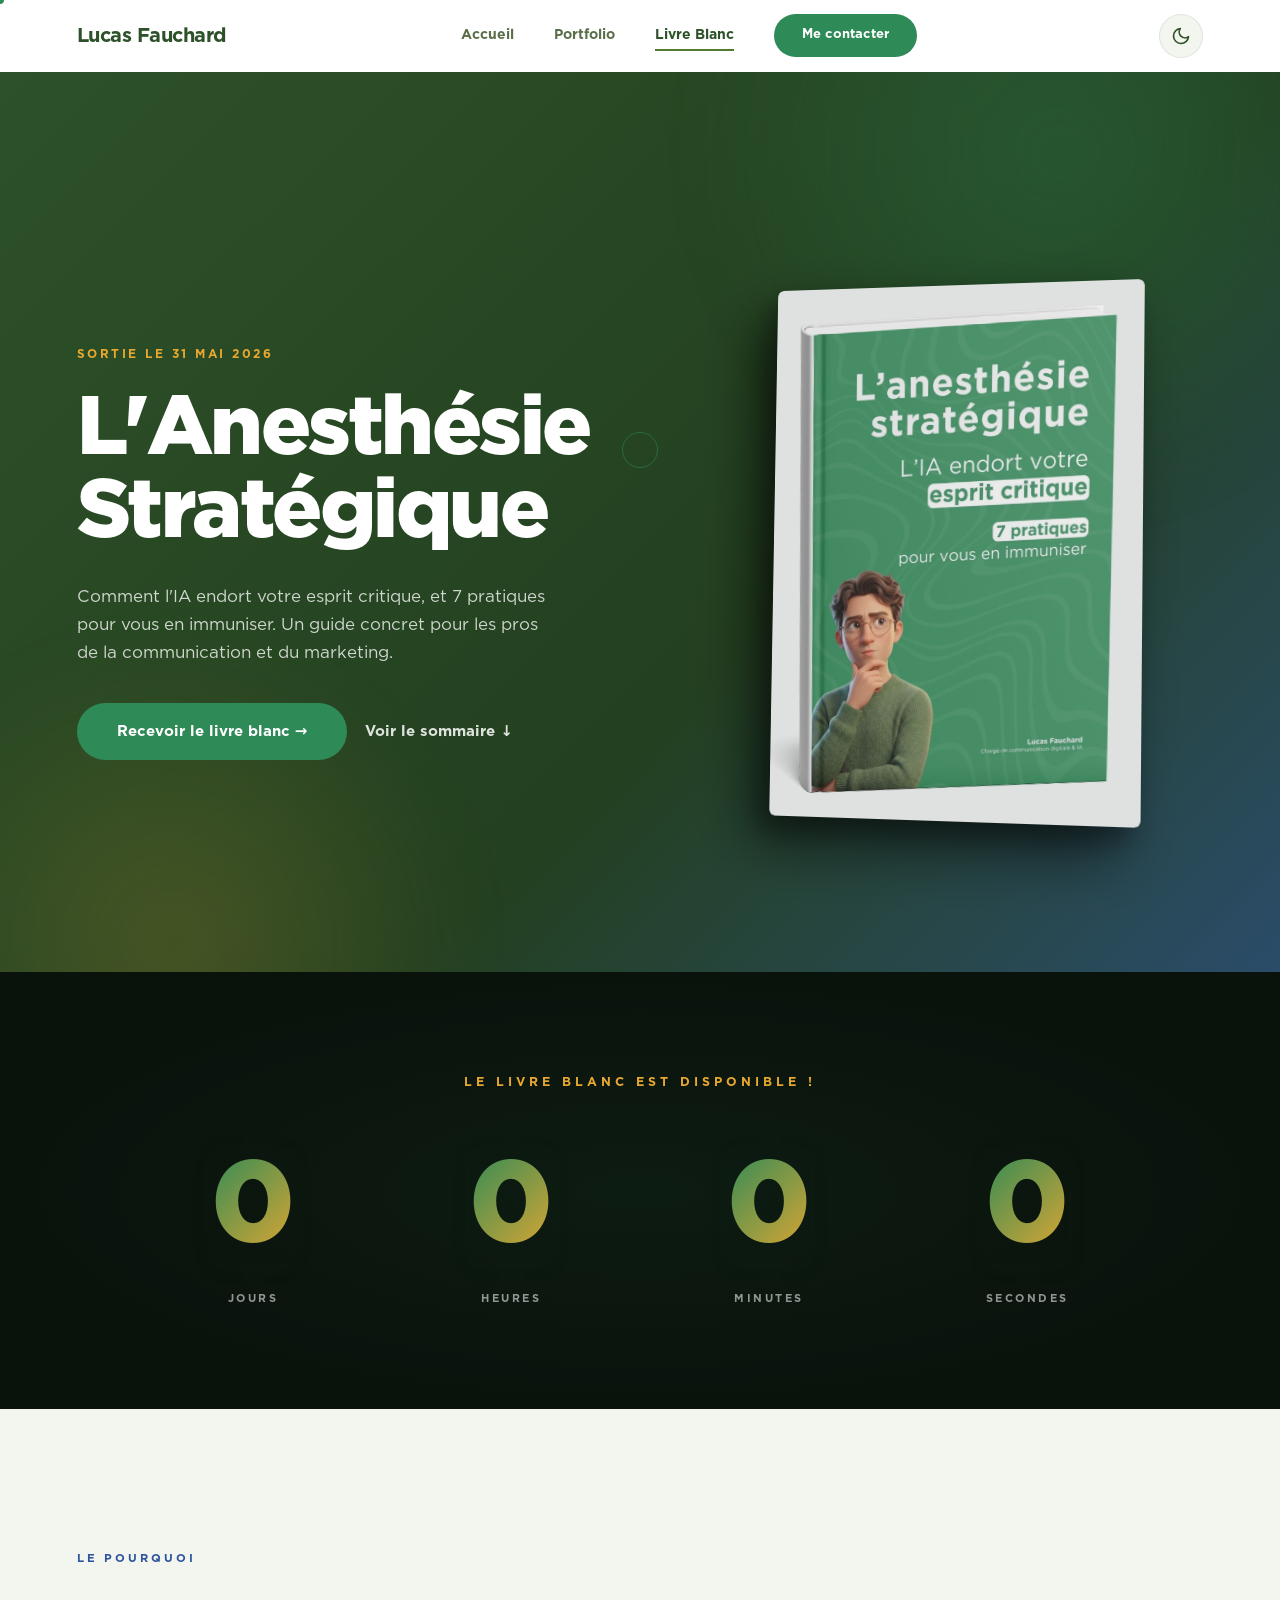
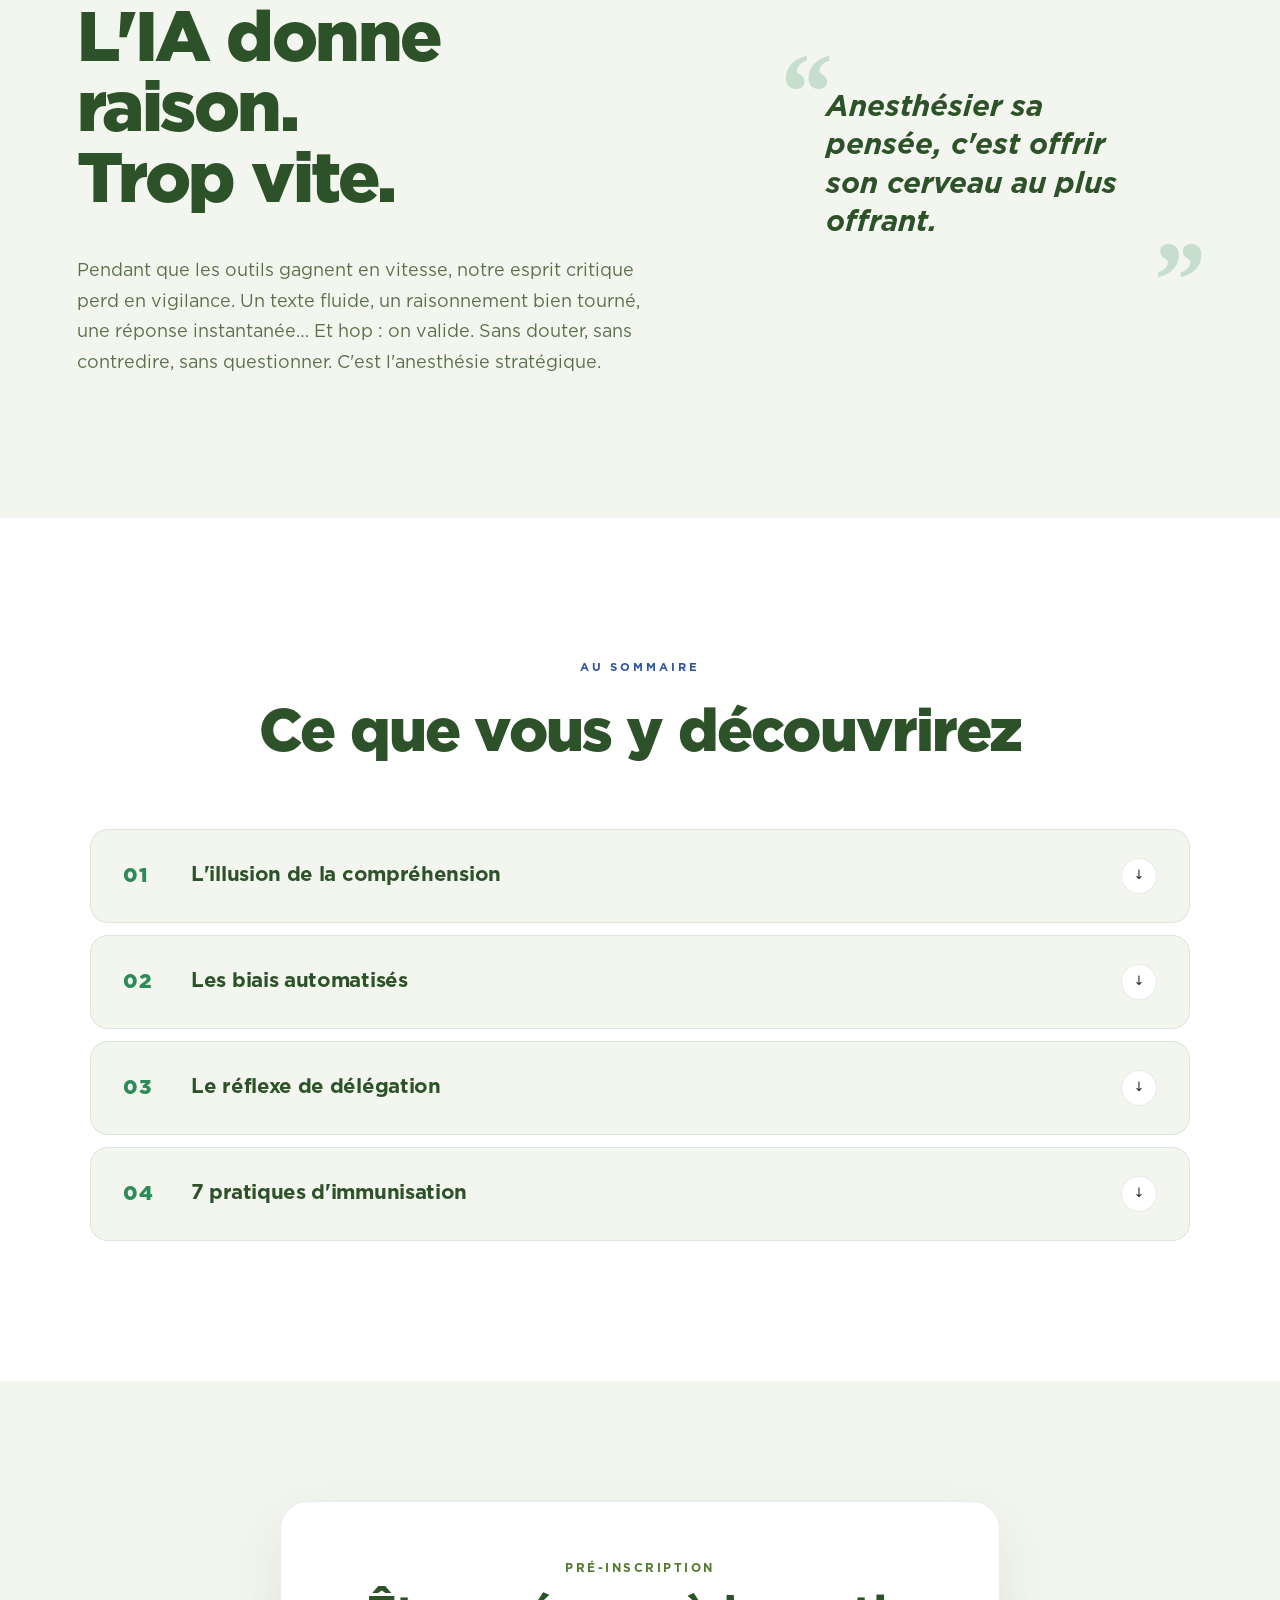
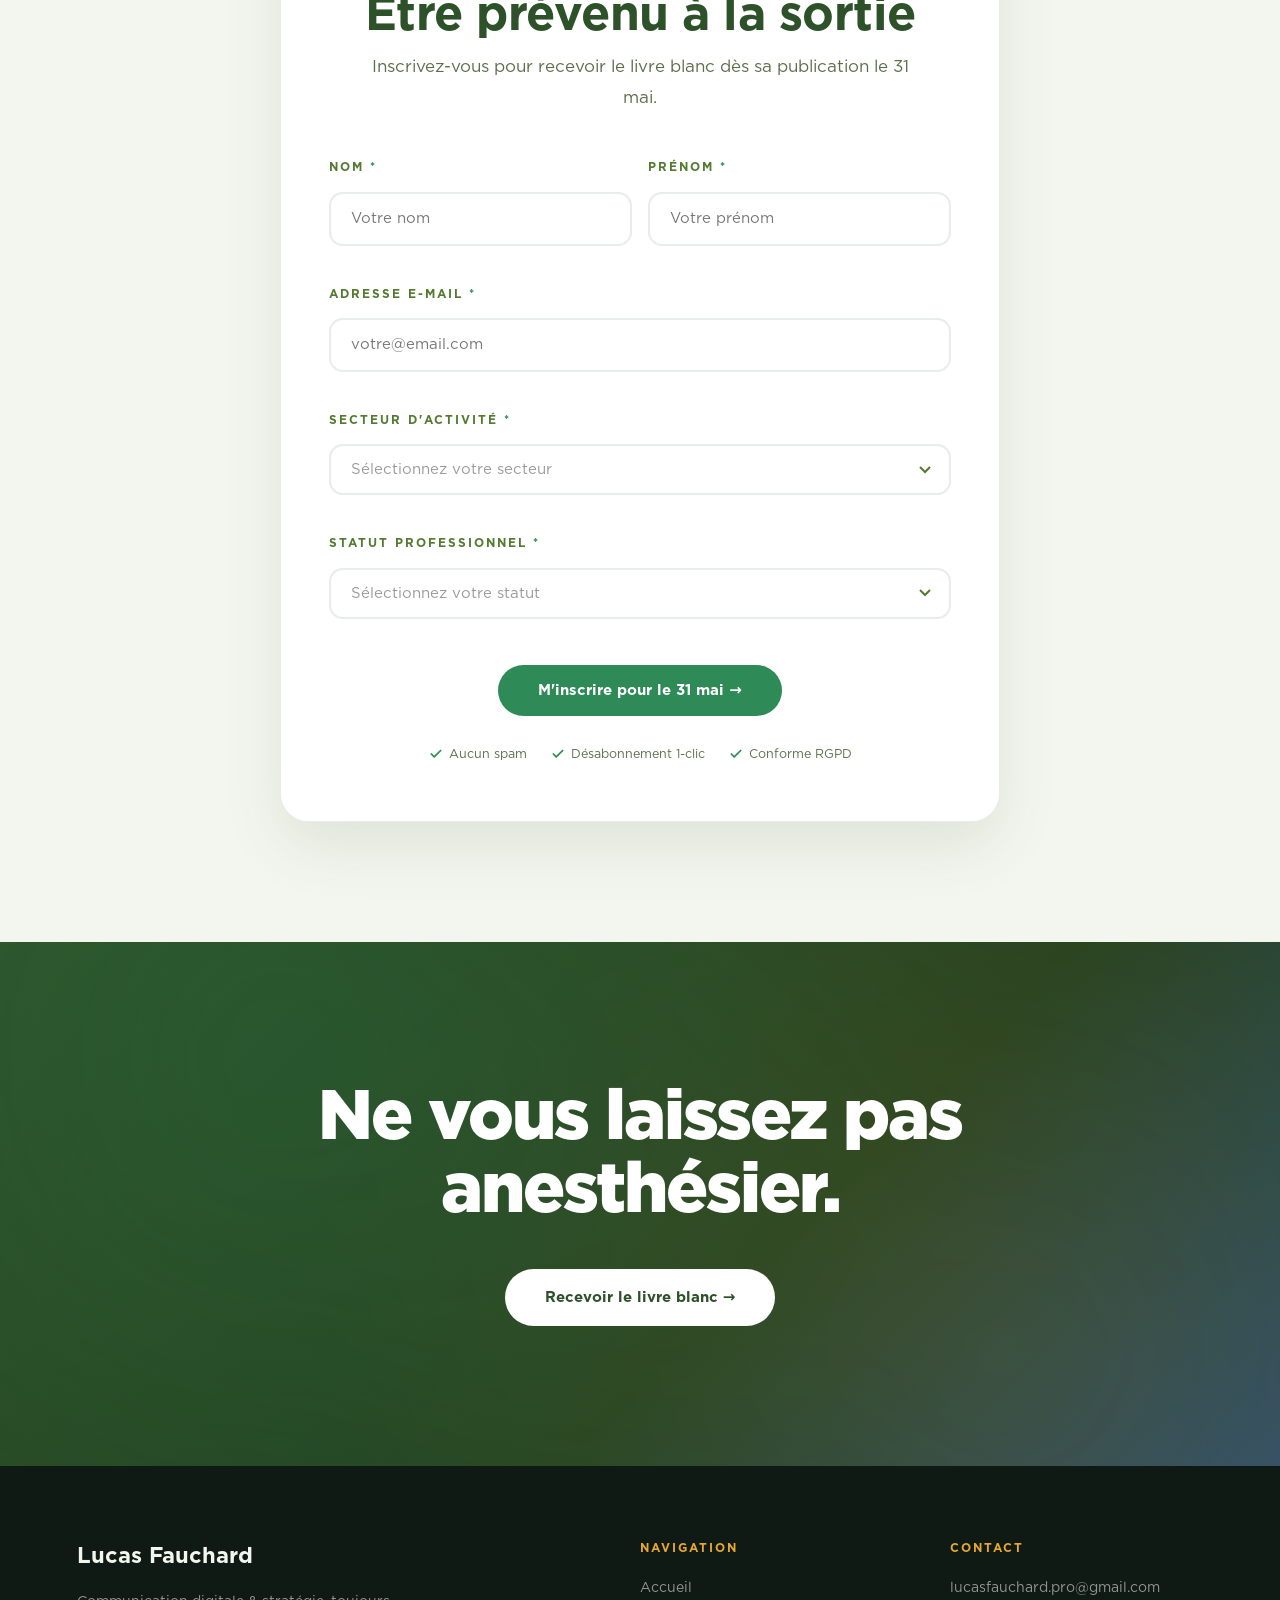
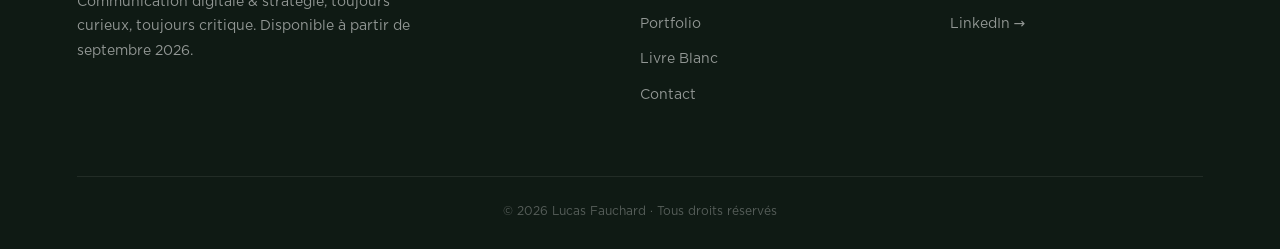
==== pages/livre-blanc.html @ 6244d45d "Initial commit — site portfolio complet - Page accueil avec hero, à propos, timeline, carrousel proj" ====
<!DOCTYPE html>
<html lang="fr" data-theme="light">
<head>
<meta charset="UTF-8">
<script>(function(){try{var t=localStorage.getItem('theme')||'light';document.documentElement.setAttribute('data-theme',t);}catch(e){}})();</script>
<meta name="viewport" content="width=device-width, initial-scale=1.0">
<title>Livre Blanc · L'Anesth&eacute;sie Strat&eacute;gique · Lucas Fauchard</title>
<meta name="description" content="L'Anesthesie Strategique : comment garder l'esprit critique face a l'IA. Livre blanc par Lucas Fauchard, sortie le 31 mai 2026.">
<link href="https://fonts.googleapis.com/css2?family=Poppins:wght@400;600;700&family=Nunito+Sans:wght@400;600;700&display=swap" rel="stylesheet">
<link rel="stylesheet" href="../styles/style.css">
</head>
<body>

<!-- NAVIGATION -->
<nav id="navbar">
  <a class="nav-logo" href="../index.html">Lucas Fauchard</a>
  <div class="nav-links" id="navLinks">
    <a href="../index.html">Accueil</a>
    <a href="portfolio.html">Portfolio</a>
    <a href="livre-blanc.html" class="active">Livre Blanc</a>
    <a href="contact.html" class="nav-cta">Me contacter</a>
  </div>
  <button class="theme-toggle" type="button" aria-label="Changer de th&egrave;me" onclick="toggleTheme()">
    <svg class="icon-moon" viewBox="0 0 24 24" fill="none" stroke="currentColor" stroke-width="2" stroke-linecap="round" stroke-linejoin="round"><path d="M21 12.79A9 9 0 1 1 11.21 3 7 7 0 0 0 21 12.79z"/></svg>
    <svg class="icon-sun" viewBox="0 0 24 24" fill="none" stroke="currentColor" stroke-width="2" stroke-linecap="round" stroke-linejoin="round"><circle cx="12" cy="12" r="4"/><path d="M12 2v2M12 20v2M4.93 4.93l1.41 1.41M17.66 17.66l1.41 1.41M2 12h2M20 12h2M4.93 19.07l1.41-1.41M17.66 6.34l1.41-1.41"/></svg>
  </button>
  <div class="nav-burger" onclick="toggleMenu()"><span></span><span></span><span></span></div>
</nav>

<div class="page-content">

  <!-- 01 · HERO CINÉMATIQUE -->
  <section class="lb-hero">
    <div class="lb-hero-content">
      <div class="lb-hero-text">
        <div class="section-label">Sortie le 31 mai 2026</div>
        <h1 class="section-title">L'Anesth&eacute;sie Strat&eacute;gique</h1>
        <p>Comment l'IA endort votre esprit critique, et 7 pratiques pour vous en immuniser. Un guide concret pour les pros de la communication et du marketing.</p>
        <div class="lb-hero-buttons">
          <a class="btn-primary" href="#lb-download">Recevoir le livre blanc &rarr;</a>
          <a class="text-link" href="#lb-summary">Voir le sommaire &darr;</a>
        </div>
      </div>
      <div class="lb-cover-3d">
        <div class="lb-cover-3d-inner">
          <img src="../assets/images/couverture-lb.jpg" alt="Couverture du livre blanc L'Anesth&eacute;sie Strat&eacute;gique">
        </div>
      </div>
    </div>
  </section>

  <!-- 02 · COUNTDOWN -->
  <div class="countdown-section">
    <div class="countdown-label">Sortie dans</div>
    <div class="countdown-grid">
      <div class="cd-item"><div class="cd-number" id="cd-days">--</div><div class="cd-label">Jours</div></div>
      <div class="cd-item"><div class="cd-number" id="cd-hours">--</div><div class="cd-label">Heures</div></div>
      <div class="cd-item"><div class="cd-number" id="cd-mins">--</div><div class="cd-label">Minutes</div></div>
      <div class="cd-item"><div class="cd-number" id="cd-secs">--</div><div class="cd-label">Secondes</div></div>
    </div>
  </div>

  <!-- 03 · MANIFESTE -->
  <section class="lb-manifesto">
    <div class="lb-manifesto-inner">
      <div class="lb-manifesto-text fade-in">
        <div class="lb-manifesto-eyebrow">Le pourquoi</div>
        <h2>L'IA donne raison.<br>Trop vite.</h2>
        <p>Pendant que les outils gagnent en vitesse, notre esprit critique perd en vigilance. Un texte fluide, un raisonnement bien tourn&eacute;, une r&eacute;ponse instantan&eacute;e&hellip; Et hop&nbsp;: on valide. Sans douter, sans contredire, sans questionner. C'est l'anesth&eacute;sie strat&eacute;gique.</p>
      </div>
      <div class="lb-manifesto-quote fade-in">
        Anesth&eacute;sier sa pens&eacute;e, c'est offrir son cerveau au plus offrant.
      </div>
    </div>
  </section>

  <!-- 04 · SOMMAIRE (accordéon) -->
  <section class="lb-summary" id="lb-summary">
    <div class="lb-summary-header fade-in">
      <div class="lb-summary-eyebrow">Au sommaire</div>
      <h2 class="lb-summary-title">Ce que vous y d&eacute;couvrirez</h2>
    </div>
    <div class="lb-summary-list">
      <div class="lb-summary-item fade-in" onclick="toggleSummary(this)">
        <div class="lb-summary-head">
          <span class="lb-summary-num">01</span>
          <h3 class="lb-summary-item-title">L'illusion de la compr&eacute;hension</h3>
          <span class="lb-summary-arrow" aria-hidden="true">&darr;</span>
        </div>
        <div class="lb-summary-body">
          <p>Pourquoi l'IA donne l'impression de tout savoir, et pourquoi c'est dangereux pour la strat&eacute;gie. Comment distinguer une r&eacute;ponse vraisemblable d'une r&eacute;ponse vraie.</p>
        </div>
      </div>
      <div class="lb-summary-item fade-in" onclick="toggleSummary(this)">
        <div class="lb-summary-head">
          <span class="lb-summary-num">02</span>
          <h3 class="lb-summary-item-title">Les biais automatis&eacute;s</h3>
          <span class="lb-summary-arrow" aria-hidden="true">&darr;</span>
        </div>
        <div class="lb-summary-body">
          <p>Comment les mod&egrave;les reproduisent et amplifient les biais cognitifs de leurs utilisateurs. Les m&eacute;canismes invisibles qui orientent vos d&eacute;cisions sans que vous le sachiez.</p>
        </div>
      </div>
      <div class="lb-summary-item fade-in" onclick="toggleSummary(this)">
        <div class="lb-summary-head">
          <span class="lb-summary-num">03</span>
          <h3 class="lb-summary-item-title">Le r&eacute;flexe de d&eacute;l&eacute;gation</h3>
          <span class="lb-summary-arrow" aria-hidden="true">&darr;</span>
        </div>
        <div class="lb-summary-body">
          <p>Quand la facilit&eacute; d'usage remplace la r&eacute;flexion strat&eacute;gique&nbsp;: le pi&egrave;ge du &laquo;&nbsp;c'est plus rapide&nbsp;&raquo;. Pourquoi l&eacute;guer la pens&eacute;e &agrave; une machine vous co&ucirc;te plus que vous ne croyez.</p>
        </div>
      </div>
      <div class="lb-summary-item fade-in" onclick="toggleSummary(this)">
        <div class="lb-summary-head">
          <span class="lb-summary-num">04</span>
          <h3 class="lb-summary-item-title">7 pratiques d'immunisation</h3>
          <span class="lb-summary-arrow" aria-hidden="true">&darr;</span>
        </div>
        <div class="lb-summary-body">
          <p>Un cadre concret pour int&eacute;grer l'IA sans perdre votre esprit critique ni votre valeur ajout&eacute;e. 7 pratiques applicables d&egrave;s demain dans votre quotidien pro.</p>
        </div>
      </div>
    </div>
  </section>

  <!-- 05 · FORMULAIRE PRÉINSCRIPTION -->
  <section class="lb-form-section" id="lb-download">
    <div class="lb-form-inner">
      <div class="section-label">Pr&eacute;-inscription</div>
      <div class="section-title">&Ecirc;tre pr&eacute;venu &agrave; la sortie</div>
      <div class="section-subtitle">Inscrivez-vous pour recevoir le livre blanc d&egrave;s sa publication le 31 mai.</div>
      <form class="lb-form" id="lbForm">
        <div class="form-row">
          <div class="form-group">
            <label for="lb-nom">Nom <span class="required">*</span></label>
            <input type="text" id="lb-nom" name="nom" placeholder="Votre nom" required>
          </div>
          <div class="form-group">
            <label for="lb-prenom">Pr&eacute;nom <span class="required">*</span></label>
            <input type="text" id="lb-prenom" name="prenom" placeholder="Votre pr&eacute;nom" required>
          </div>
        </div>
        <div class="form-group">
          <label for="lb-email">Adresse e-mail <span class="required">*</span></label>
          <input type="email" id="lb-email" name="email" placeholder="votre@email.com" required>
        </div>
        <div class="form-group">
          <label for="lb-secteur">Secteur d'activit&eacute; <span class="required">*</span></label>
          <select id="lb-secteur" name="secteur" required>
            <option value="" disabled selected>S&eacute;lectionnez votre secteur</option>
            <option value="Marketing, Communication et Médias">Marketing, Communication et M&eacute;dias</option>
            <option value="Informatique, Numérique et Télécoms">Informatique, Num&eacute;rique et T&eacute;l&eacute;coms</option>
            <option value="Commerce, Vente et Grande distribution">Commerce, Vente et Grande distribution</option>
            <option value="Transport et Logistique">Transport et Logistique</option>
            <option value="Secteur public, Administration et défense">Secteur public, Administration et d&eacute;fense</option>
            <option value="Hôtellerie, Restauration et Tourisme">H&ocirc;tellerie, Restauration et Tourisme</option>
            <option value="Éducation, Enseignement et Recherche">&Eacute;ducation, Enseignement et Recherche</option>
            <option value="Banque, Finance et Assurance">Banque, Finance et Assurance</option>
            <option value="Santé, Médical et Social">Sant&eacute;, M&eacute;dical et Social</option>
            <option value="Énergie et Environnement">&Eacute;nergie et Environnement</option>
            <option value="Autres">Autres</option>
          </select>
        </div>
        <div class="form-group">
          <label for="lb-statut">Statut professionnel <span class="required">*</span></label>
          <select id="lb-statut" name="statut" required>
            <option value="" disabled selected>S&eacute;lectionnez votre statut</option>
            <option value="Chef d'entreprise">Chef d'entreprise</option>
            <option value="Cadre supérieur / Manager">Cadre sup&eacute;rieur / Manager</option>
            <option value="Employé">Employ&eacute;</option>
            <option value="Freelance">Freelance</option>
            <option value="Étudiant">&Eacute;tudiant</option>
            <option value="Demandeur d'emploi">Demandeur d'emploi</option>
            <option value="Autre">Autre</option>
          </select>
        </div>
        <button type="submit" class="btn-primary">M'inscrire pour le 31 mai &rarr;</button>
      </form>
      <div class="lb-form-rassurance">
        <span><svg viewBox="0 0 24 24" fill="none" stroke="currentColor" stroke-width="3" stroke-linecap="round" stroke-linejoin="round"><polyline points="20 6 9 17 4 12"/></svg>Aucun spam</span>
        <span><svg viewBox="0 0 24 24" fill="none" stroke="currentColor" stroke-width="3" stroke-linecap="round" stroke-linejoin="round"><polyline points="20 6 9 17 4 12"/></svg>D&eacute;sabonnement 1-clic</span>
        <span><svg viewBox="0 0 24 24" fill="none" stroke="currentColor" stroke-width="3" stroke-linecap="round" stroke-linejoin="round"><polyline points="20 6 9 17 4 12"/></svg>Conforme RGPD</span>
      </div>
    </div>
  </section>

  <!-- 06 · CTA FINAL -->
  <section class="lb-final-cta">
    <h2>Ne vous laissez pas anesth&eacute;sier.</h2>
    <a class="btn-primary" href="#lb-download">Recevoir le livre blanc &rarr;</a>
  </section>

</div>

<!-- SCROLL TO TOP -->
<button class="scroll-top" id="scrollTopBtn">&uarr;</button>

<!-- FOOTER -->
<footer>
  <div class="footer-inner">
    <div class="footer-brand">
      <h3>Lucas Fauchard</h3>
      <p>Communication digitale & strat&eacute;gie, toujours curieux, toujours critique. Disponible &agrave; partir de septembre 2026.</p>
    </div>
    <div class="footer-col">
      <h4>Navigation</h4>
      <a href="../index.html">Accueil</a>
      <a href="portfolio.html">Portfolio</a>
      <a href="livre-blanc.html">Livre Blanc</a>
      <a href="contact.html">Contact</a>
    </div>
    <div class="footer-col">
      <h4>Contact</h4>
      <a href="mailto:lucasfauchard.pro@gmail.com">lucasfauchard.pro@gmail.com</a>
      <a href="https://www.linkedin.com/in/lucas-fauchard/" target="_blank">LinkedIn &rarr;</a>
    </div>
  </div>
  <div class="footer-bottom">&copy; 2026 Lucas Fauchard &middot; Tous droits r&eacute;serv&eacute;s</div>
</footer>

<script>window.ASSET_BASE="../";</script>
<script src="../scripts/script.js"></script>
</body>
</html>
---- styles/style.css ----
/* ============================================
   FONT-FACE — Gotham
   ============================================ */
@font-face { font-family: 'Gotham'; src: url('../assets/fonts/gotham/Gotham-Thin.otf') format('opentype'); font-weight: 100; font-style: normal; font-display: swap; }
@font-face { font-family: 'Gotham'; src: url('../assets/fonts/gotham/Gotham-Light.otf') format('opentype'); font-weight: 300; font-style: normal; font-display: swap; }
@font-face { font-family: 'Gotham'; src: url('../assets/fonts/gotham/Gotham-Book.otf') format('opentype'); font-weight: 400; font-style: normal; font-display: swap; }
@font-face { font-family: 'Gotham'; src: url('../assets/fonts/gotham/Gotham-Italic.otf') format('opentype'); font-weight: 400; font-style: italic; font-display: swap; }
@font-face { font-family: 'Gotham'; src: url('../assets/fonts/gotham/Gotham-Medium.otf') format('opentype'); font-weight: 500; font-style: normal; font-display: swap; }
@font-face { font-family: 'Gotham'; src: url('../assets/fonts/gotham/Gotham-Bold.otf') format('opentype'); font-weight: 700; font-style: normal; font-display: swap; }
@font-face { font-family: 'Gotham'; src: url('../assets/fonts/gotham/Gotham-Black.otf') format('opentype'); font-weight: 800; font-style: normal; font-display: swap; }
@font-face { font-family: 'Gotham'; src: url('../assets/fonts/gotham/Gotham-Ultra.otf') format('opentype'); font-weight: 900; font-style: normal; font-display: swap; }

/* ============================================
   VARIABLES & RESET — Charte Anesthésie Stratégique
   ============================================ */
:root {
  /* --- Palette charte (invariantes, ne changent jamais) --- */
  --vert-profond: #2D5128;
  --vert-olive: #537B2F;
  --ambre: #E8A830;
  --emeraude: #2E8B57;
  --emeraude-hover: #257A4A;
  --pastel-pure: #F3F6EF;
  --blanc-pure: #FFFFFF;
  --noir-pure: #0F1A14;
  --vert-source: #8A9E7C;
  /* Accent portfolio — bleu signature */
  --bleu-portfolio: #30559f;
  --bleu-portfolio-hover: #264683;
  --bleu-portfolio-soft: #eaf0fb;

  /* --- Tokens sémantiques light theme (par défaut) --- */
  --bg: #FFFFFF;
  --surface: #F3F6EF;
  --surface-elev: #FFFFFF;
  --surface-glass: rgba(255,255,255,0.78);
  --text: #1f2a1d;
  --text-soft: #5A6E4A;
  --title: #2D5128;
  --eyebrow: #537B2F;
  --border-soft: rgba(45,81,40,0.10);
  --footer-bg: #0F1A14;
  --footer-text: rgba(243,246,239,0.7);
  --shadow-soft: 0 24px 60px rgba(45,81,40,0.10);
  --shadow-strong: 0 32px 80px rgba(0,0,0,0.18);

  /* Alias rétroactifs vers les anciennes variables (compat) */
  --pastel: var(--surface);
  --blanc: var(--bg);
  --anthracite: var(--text);
  --vert-legende: var(--text-soft);
  --border: var(--border-soft);

  /* Typo — Gotham primaire */
  --font-titre: 'Gotham', 'Poppins', system-ui, sans-serif;
  --font-corps: 'Gotham', 'Nunito Sans', system-ui, sans-serif;

  /* Layout */
  --nav-h: 72px;
  --page-px: clamp(32px, 6vw, 120px);
  --section-py: clamp(100px, 12vh, 160px);
  --max-w: 1200px;

  /* Easing Apple */
  --ease-apple: cubic-bezier(0.65, 0, 0.35, 1);
  color-scheme: light;
}

/* --- Tokens sémantiques dark theme --- */
[data-theme="dark"] {
  --bg: #0F1A14;
  --surface: #18241D;
  --surface-elev: #1F2D24;
  --surface-glass: rgba(15,26,20,0.78);
  --text: #F3F6EF;
  --text-soft: rgba(243,246,239,0.62);
  --title: #F3F6EF;
  --eyebrow: #E8A830;
  --border-soft: rgba(243,246,239,0.10);
  --footer-bg: #08110C;
  --footer-text: rgba(243,246,239,0.55);
  --shadow-soft: 0 24px 60px rgba(0,0,0,0.45);
  --shadow-strong: 0 32px 80px rgba(0,0,0,0.6);
  color-scheme: dark;
}

/* Transition fluide entre les thèmes */
html, body, nav, footer, section, .featured-card, .skill-card, .stat-card,
.timeline-title, .timeline-desc, .timeline-desc li, .project-card,
input, textarea, select, .scroll-top, .insta-mockup-inner, .blog-article-card {
  transition: background-color 0.45s var(--ease-apple), color 0.35s var(--ease-apple), border-color 0.45s var(--ease-apple);
}

*, *::before, *::after { margin: 0; padding: 0; box-sizing: border-box; }
html { font-size: 16px; scroll-behavior: smooth; }
body {
  font-family: var(--font-corps); color: var(--anthracite);
  line-height: 1.7; background: var(--blanc); overflow-x: hidden;
}
a { text-decoration: none; color: inherit; }
img { max-width: 100%; display: block; }
ul { list-style: none; }

/* ============================================
   NAVIGATION — Apple-style minimal
   ============================================ */
nav {
  position: fixed; top: 0; left: 0; right: 0; z-index: 9000;
  background: rgba(255,255,255,0.92); backdrop-filter: blur(24px);
  -webkit-backdrop-filter: blur(24px);
  height: var(--nav-h); padding: 0 var(--page-px);
  display: flex; align-items: center; justify-content: space-between;
  transition: box-shadow 0.4s;
}
nav.scrolled { box-shadow: 0 1px 12px rgba(45,81,40,0.06); }
.nav-logo {
  font-family: var(--font-titre); font-weight: 700; font-size: 20px;
  color: var(--vert-profond); letter-spacing: -0.5px;
}
.nav-links { display: flex; align-items: center; gap: 40px; }
.nav-links a {
  font-family: var(--font-corps); font-size: 14px; font-weight: 600;
  color: var(--vert-legende); position: relative; transition: color 0.3s;
}
.nav-links a:hover, .nav-links a.active { color: var(--vert-profond); }
.nav-links a::after {
  content: ''; position: absolute; bottom: -4px; left: 0; width: 0;
  height: 2px; background: var(--vert-olive); transition: width 0.3s;
}
.nav-links a.active::after, .nav-links a:hover::after { width: 100%; }
.nav-cta {
  background: var(--emeraude) !important; color: var(--blanc-pure) !important;
  padding: 10px 28px !important; border-radius: 50px !important;
  font-family: var(--font-titre) !important; font-weight: 600 !important;
  font-size: 13px !important; transition: all 0.3s !important;
  letter-spacing: 0.2px !important;
}
.nav-cta::after { display: none !important; }
.nav-cta:hover { background: var(--emeraude-hover) !important; transform: translateY(-1px); box-shadow: 0 4px 16px rgba(46,139,87,0.25) !important; }

/* Mobile menu */
.nav-burger { display: none; cursor: pointer; flex-direction: column; gap: 5px; }
.nav-burger span { width: 22px; height: 2px; background: var(--vert-profond); transition: 0.3s; border-radius: 2px; }

/* ============================================
   COMMON COMPONENTS
   ============================================ */
.container { max-width: var(--max-w); margin: 0 auto; width: 100%; }
.section { padding: var(--section-py) var(--page-px); }

/* Section numbering — Apple-style numbered */
.section-num {
  font-family: var(--font-corps); font-weight: 600;
  font-size: 12px; color: var(--vert-olive);
  letter-spacing: 3px; text-transform: uppercase; margin-bottom: 28px;
  display: flex; align-items: center; gap: 14px;
}
.section-num::after {
  content: ''; flex: 1; max-width: 48px;
  height: 1px; background: var(--vert-olive); opacity: 0.4;
}
/* On dark backgrounds */
.bg-dark .section-num { color: var(--ambre); }
.bg-dark .section-num::after { background: var(--ambre); opacity: 0.3; }

.section-label {
  font-family: var(--font-corps); font-weight: 600;
  font-size: 12px; letter-spacing: 2.5px; text-transform: uppercase;
  color: var(--vert-olive); margin-bottom: 12px;
}
.section-title {
  font-family: var(--font-titre); font-weight: 600;
  font-size: clamp(32px, 4.5vw, 48px); color: var(--vert-profond);
  line-height: 1.12; margin-bottom: 20px; letter-spacing: -0.5px;
}
.section-subtitle {
  font-family: var(--font-corps); font-size: 17px;
  color: var(--vert-legende); max-width: 540px; line-height: 1.8;
}
.bg-pastel { background: var(--pastel); }
.bg-dark { background: var(--vert-profond); color: var(--blanc-pure); }
.bg-dark .section-label { color: var(--ambre); }
.bg-dark .section-title { color: var(--blanc-pure); }
.bg-dark .section-subtitle { color: rgba(255,255,255,0.7); }

/* ============================================
   BUTTONS — Pill-shaped, emeraude CTA (charte)
   ============================================ */
.btn-primary {
  display: inline-flex; align-items: center; gap: 8px;
  background: var(--emeraude); color: var(--blanc-pure);
  padding: 16px 40px; border-radius: 50px; border: none;
  font-family: var(--font-titre); font-weight: 600; font-size: 15px;
  cursor: pointer; transition: all 0.35s;
}
.btn-primary:hover { background: var(--emeraude-hover); transform: translateY(-2px); box-shadow: 0 8px 28px rgba(46,139,87,0.25); }
.btn-secondary {
  display: inline-flex; align-items: center; gap: 8px;
  background: transparent; color: var(--blanc-pure); padding: 16px 40px;
  border-radius: 50px; border: 1.5px solid rgba(255,255,255,0.35);
  font-family: var(--font-titre); font-weight: 600; font-size: 15px;
  cursor: pointer; transition: all 0.35s;
}
.btn-secondary:hover { border-color: var(--blanc-pure); background: rgba(255,255,255,0.08); }
.btn-outline {
  display: inline-flex; align-items: center; gap: 8px;
  background: transparent; color: var(--vert-profond); padding: 16px 40px;
  border-radius: 50px; border: 2px solid var(--vert-profond);
  font-family: var(--font-titre); font-weight: 600; font-size: 15px;
  cursor: pointer; transition: all 0.35s;
}
.btn-outline:hover { background: var(--vert-profond); color: var(--blanc-pure); }

/* Text link — Apple "En savoir plus >" style */
.text-link {
  font-family: var(--font-corps); font-weight: 600; font-size: 15px;
  color: var(--emeraude); position: relative;
  display: inline-flex; align-items: center; gap: 6px; transition: gap 0.3s;
}
.text-link:hover { gap: 10px; }
.text-link--light { color: rgba(255,255,255,0.8); }
.text-link--light:hover { color: var(--blanc-pure); }

/* ============================================
   FADE-IN ANIMATIONS — Apple-style smooth
   ============================================ */
.fade-in { opacity: 0; transform: translateY(36px); transition: opacity 0.9s ease, transform 0.9s cubic-bezier(0.25,0.46,0.45,0.94); }
.fade-in.visible { opacity: 1; transform: translateY(0); }
.stagger > *:nth-child(1) { transition-delay: 0s; }
.stagger > *:nth-child(2) { transition-delay: 0.12s; }
.stagger > *:nth-child(3) { transition-delay: 0.24s; }
.stagger > *:nth-child(4) { transition-delay: 0.36s; }

/* ============================================
   HERO — Accueil, Apple-style full-height
   ============================================ */
.hero {
  background: var(--blanc); min-height: 100vh;
  display: flex; align-items: center;
  padding: 0 var(--page-px); position: relative;
}
.hero-content {
  max-width: var(--max-w); margin: 0 auto; width: 100%;
  display: grid; grid-template-columns: 1.15fr 0.85fr; gap: 80px;
  align-items: center;
}
.hero-text h1 {
  font-family: var(--font-titre); font-weight: 700;
  font-size: clamp(40px, 5.5vw, 68px); line-height: 1.06;
  color: var(--anthracite); letter-spacing: -2px;
}
.hero-name { display: block; }
.hero-role {
  display: block; font-size: clamp(18px, 2.5vw, 26px);
  font-weight: 400; color: var(--vert-legende); margin-top: 8px;
  letter-spacing: -0.5px; line-height: 1.4;
}
.hero-role em {
  font-style: normal; color: var(--emeraude); font-weight: 600;
}
.hero-text > p {
  font-size: 17px; line-height: 1.8; color: var(--vert-legende);
  margin: 36px 0 44px; max-width: 440px;
}
.hero-buttons { display: flex; gap: 20px; flex-wrap: wrap; align-items: center; }
.hero-scroll-hint {
  position: absolute; bottom: 40px; left: 50%; transform: translateX(-50%);
  display: flex; flex-direction: column; align-items: center; gap: 8px;
  color: var(--vert-legende); font-size: 11px; letter-spacing: 3px; text-transform: uppercase;
  animation: scrollHint 2.5s ease infinite;
}
.hero-scroll-hint .arrow {
  width: 1px; height: 36px; background: var(--vert-olive); opacity: 0.3;
  position: relative;
}
.hero-scroll-hint .arrow::after {
  content: ''; position: absolute; bottom: 0; left: -3px;
  width: 7px; height: 7px; border-right: 1.5px solid var(--vert-olive);
  border-bottom: 1.5px solid var(--vert-olive); transform: rotate(45deg);
}
@keyframes scrollHint { 0%, 100% { opacity: 0.3; transform: translateX(-50%) translateY(0); } 50% { opacity: 0.8; transform: translateX(-50%) translateY(8px); } }

.photo-placeholder {
  width: 100%; max-width: 380px; aspect-ratio: 4/5; border-radius: 20px; margin: 0 auto;
  overflow: hidden; position: relative;
}
.photo-placeholder img {
  width: 100%; height: 100%; object-fit: cover; object-position: 50% 15%;
  transition: transform 0.6s cubic-bezier(0.25,0.46,0.45,0.94);
}
.photo-placeholder:hover img { transform: scale(1.04); }

/* ============================================
   ABOUT
   ============================================ */
.about-grid {
  display: grid; grid-template-columns: 5fr 3fr; gap: 80px; margin-top: 48px; align-items: start;
}
.about-text p { font-size: 16px; line-height: 1.85; margin-bottom: 20px; color: var(--anthracite); }
.about-text p strong { color: var(--vert-profond); font-weight: 600; }
.about-text p em { color: var(--emeraude); font-style: italic; }
.about-stats { display: grid; grid-template-columns: 1fr 1fr; gap: 16px; }
.stat-card {
  background: var(--pastel); border-radius: 16px; padding: 32px 20px; text-align: center;
  transition: transform 0.35s;
}
.stat-card:hover { transform: translateY(-4px); }
.stat-number { font-family: var(--font-titre); font-weight: 600; font-size: 34px; color: var(--vert-profond); }
.stat-label { font-size: 13px; color: var(--vert-legende); margin-top: 6px; }

/* ============================================
   TIMELINE — minimal with charte colors
   ============================================ */
.timeline { margin-top: 56px; position: relative; padding-left: 44px; }
.timeline::before {
  content: ''; position: absolute; left: 12px; top: 0; bottom: 0;
  width: 2px; background: linear-gradient(to bottom, var(--vert-olive), var(--emeraude));
  border-radius: 2px;
}
.timeline-item { position: relative; margin-bottom: 48px; }
.timeline-item:last-child { margin-bottom: 0; }
.timeline-dot {
  position: absolute; left: -38px; top: 6px;
  width: 14px; height: 14px; border-radius: 50%;
  background: var(--emeraude); border: 3px solid var(--pastel);
}
.timeline-date {
  font-family: var(--font-corps); font-weight: 600; font-size: 12px;
  color: var(--vert-olive); letter-spacing: 2px; text-transform: uppercase; margin-bottom: 4px;
}
.timeline-title {
  font-family: var(--font-titre); font-weight: 600; font-size: 19px;
  color: var(--vert-profond); margin-bottom: 2px;
}
.timeline-company { font-weight: 600; font-size: 14px; color: var(--emeraude); margin-bottom: 10px; }
.timeline-desc { font-size: 14px; color: var(--vert-legende); line-height: 1.75; }
.timeline-desc ul {
  list-style: none; margin: 0; padding: 0;
  display: flex; flex-direction: column; gap: 8px;
}
.timeline-desc li {
  position: relative; padding-left: 22px;
  font-size: 14.5px; color: var(--vert-legende); line-height: 1.6;
}
.timeline-desc li::before {
  content: ''; position: absolute; left: 0; top: 9px;
  width: 8px; height: 8px; border-radius: 50%;
  background: var(--emeraude);
}

/* ============================================
   CAROUSEL — Auto-scrolling, Apple-style
   ============================================ */
.carousel-section { padding: var(--section-py) 0; overflow: hidden; }
.carousel-section .container { padding: 0 var(--page-px); }
.carousel-header { padding: 0 var(--page-px); margin-bottom: 48px; }
.carousel-wrapper { position: relative; }
.carousel-track-container {
  overflow: hidden;
  padding: 40px var(--page-px) 90px;
  /* padding vertical = room pour le hover Netflix (translateY -12px + scale 1.02 + grosse ombre) */
  margin: -40px 0 -40px;
  /* margin négatif compense visuellement le padding ajouté pour ne pas créer trop d'écart */
}
.carousel-track {
  display: flex; gap: 24px;
  transition: transform 0.6s cubic-bezier(0.25,0.46,0.45,0.94);
}
.carousel-slide {
  min-width: calc((100% - 24px) / 2);
  flex-shrink: 0;
}
/* Cartes portfolio dans le carrousel : même look que la page Portfolio */
.carousel-slide.project-card {
  min-height: 320px;
  /* désactive le translateY au hover pour ne pas casser le slide */
  transition: box-shadow 0.4s, border-color 0.4s;
}
.carousel-slide.project-card:hover {
  transform: none;
  box-shadow: 0 24px 60px rgba(45,81,40,0.18);
}
.carousel-slide.project-card:hover .project-visual img { transform: scale(1.04); }

/* Carousel navigation */
.carousel-nav {
  display: flex; justify-content: center; align-items: center;
  gap: 20px; margin-top: 40px; padding: 0 var(--page-px);
}
.carousel-btn {
  width: 48px; height: 48px; border-radius: 50%;
  background: var(--pastel); border: none;
  display: flex; align-items: center; justify-content: center;
  cursor: pointer; transition: all 0.3s;
  color: var(--vert-profond); font-size: 18px;
}
.carousel-btn:hover { background: var(--vert-profond); color: var(--blanc-pure); }
.carousel-dots { display: flex; gap: 8px; }
.carousel-dot {
  width: 10px; height: 10px; border-radius: 50%;
  background: var(--vert-olive); opacity: 0.25;
  cursor: pointer; transition: all 0.3s; border: none;
}
.carousel-dot.active { opacity: 1; background: var(--emeraude); width: 28px; border-radius: 5px; }

/* ============================================
   FEATURED CARDS (used in carousel + grid)
   ============================================ */
.featured-card {
  border-radius: 20px; overflow: hidden; background: var(--blanc);
  border: 1px solid var(--border); cursor: pointer; transition: all 0.45s;
  display: block;
}
.featured-card:hover { transform: translateY(-8px); box-shadow: 0 24px 64px rgba(45,81,40,0.12); }
.featured-thumb {
  height: 220px; display: flex; align-items: center; justify-content: center;
  font-family: var(--font-titre); font-weight: 700; font-size: 24px; color: var(--blanc-pure);
  position: relative; overflow: hidden; background-size: cover; background-position: center;
}
.featured-thumb img {
  max-width: 65%; max-height: 60%; object-fit: contain;
  filter: drop-shadow(0 2px 8px rgba(0,0,0,0.15)); transition: transform 0.6s cubic-bezier(0.25,0.46,0.45,0.94);
}
.featured-card:hover .featured-thumb img { transform: scale(1.06); }
.featured-thumb.has-bg-image img { display: none; }
.featured-thumb.has-bg-image { background-size: cover; background-position: center; }
.featured-info { padding: 28px; }
.featured-cat {
  font-family: var(--font-corps); font-weight: 600; font-size: 11px;
  letter-spacing: 2px; text-transform: uppercase;
  color: var(--vert-olive); margin-bottom: 10px;
}
.featured-name {
  font-family: var(--font-titre); font-weight: 600; font-size: 18px;
  color: var(--vert-profond); margin-bottom: 8px; line-height: 1.3;
}
.featured-desc { font-size: 14px; color: var(--vert-legende); line-height: 1.65; }
.featured-link {
  display: inline-flex; align-items: center; gap: 6px; margin-top: 16px;
  font-weight: 600; font-size: 14px; color: var(--emeraude); transition: gap 0.3s;
}
.featured-link:hover { gap: 12px; }

/* Featured grid fallback (non-carousel contexts) */
.featured-grid { display: grid; grid-template-columns: repeat(3, 1fr); gap: 24px; margin-top: 48px; }

/* ============================================
   SKILLS GRID — Software competences
   ============================================ */
.skills-grid {
  display: grid; grid-template-columns: repeat(4, 1fr);
  gap: 20px; margin-top: 48px;
}
.skill-card {
  background: var(--blanc); border-radius: 20px;
  border: 1px solid var(--border); padding: 32px 20px;
  display: flex; flex-direction: column; align-items: center;
  gap: 16px; transition: all 0.35s;
}
.skill-card:hover {
  transform: translateY(-8px);
  box-shadow: 0 24px 64px rgba(45,81,40,0.10);
}
.skill-logo { width: 56px; height: 56px; object-fit: contain; }
.skill-name {
  font-family: var(--font-corps); font-weight: 600; font-size: 13px;
  color: var(--vert-profond); text-align: center;
}

/* ============================================
   CTA BANNER — Apple-style dark section
   ============================================ */
.cta-banner {
  background: var(--vert-profond); padding: var(--section-py) var(--page-px);
  text-align: center; position: relative; overflow: hidden;
}
.cta-banner::before {
  content: ''; position: absolute; top: -30%; right: -10%;
  width: 500px; height: 500px; border-radius: 50%;
  background: rgba(83,123,47,0.1); filter: blur(80px);
}
.cta-banner .section-title { color: var(--blanc-pure); max-width: 640px; margin: 0 auto 20px; }
.cta-banner p {
  color: rgba(255,255,255,0.65); max-width: 480px;
  margin: 0 auto 40px; font-size: 17px; line-height: 1.8;
}

/* ============================================
   PORTFOLIO PAGE
   ============================================ */
.portfolio-hero {
  background: linear-gradient(135deg, var(--vert-profond) 0%, #234020 60%, var(--bleu-portfolio) 130%);
  padding: 96px var(--page-px) 56px;
  text-align: center; position: relative; overflow: hidden;
}
.portfolio-hero::before {
  content: ''; position: absolute; top: -40%; right: -15%;
  width: 600px; height: 600px; border-radius: 50%;
  background: rgba(48,85,159,0.18); filter: blur(80px);
}
.portfolio-hero::after {
  content: ''; position: absolute; bottom: -50%; left: -10%;
  width: 500px; height: 500px; border-radius: 50%;
  background: rgba(83,123,47,0.12); filter: blur(80px);
}
.portfolio-hero > * { position: relative; z-index: 1; }
.portfolio-hero .section-label { color: var(--ambre); }
.portfolio-hero .section-title { color: var(--blanc-pure); }
.portfolio-hero .section-subtitle { color: rgba(255,255,255,0.7); margin: 0 auto; max-width: 640px; }

/* ============================================
   PORTFOLIO FILTER BAR — Apple-style sticky avec indicateur coulissant
   ============================================ */
.portfolio-filters-wrap {
  position: sticky; top: var(--nav-h); z-index: 50;
  display: flex; align-items: center; justify-content: space-between; gap: 24px;
  flex-wrap: wrap;
  background: var(--surface-glass);
  -webkit-backdrop-filter: blur(40px) saturate(180%);
  backdrop-filter: blur(40px) saturate(180%);
  padding: 14px var(--page-px);
  border-bottom: 1px solid var(--border-soft);
  margin-bottom: 56px;
}
.portfolio-filters {
  position: relative;
  display: inline-flex; gap: 4px; flex-wrap: wrap; align-items: center;
  background: var(--surface);
  border-radius: 50px;
  padding: 5px;
  border: 1px solid var(--border-soft);
}
.filter-indicator {
  position: absolute; top: 5px; bottom: 5px;
  background: var(--emeraude);
  border-radius: 50px;
  transition: transform 0.45s var(--ease-apple), width 0.45s var(--ease-apple), background 0.4s;
  z-index: 0;
  box-shadow: 0 4px 14px rgba(46,139,87,0.28);
  pointer-events: none;
  width: 0;
}
.filter-btn {
  position: relative; z-index: 1;
  padding: 9px 22px; border-radius: 50px; border: none;
  background: transparent; color: var(--text-soft);
  font-family: var(--font-corps); font-weight: 600; font-size: 13px;
  cursor: pointer; transition: color 0.35s var(--ease-apple);
  white-space: nowrap;
}
.filter-btn:hover { color: var(--title); }
.filter-btn.active { color: var(--blanc-pure); }
.filter-counter {
  font-family: var(--font-corps); font-size: 13.5px; color: var(--text-soft);
  letter-spacing: 0.2px;
}
.filter-counter strong {
  color: var(--title); font-weight: 700;
  display: inline-block; min-width: 20px; text-align: center;
  font-variant-numeric: tabular-nums;
  transition: color 0.3s;
}
.filter-counter strong.flash { animation: counterFlash 0.5s var(--ease-apple); }
@keyframes counterFlash {
  0% { color: var(--emeraude); transform: scale(1.2); }
  100% { color: var(--title); transform: scale(1); }
}

/* Quand le portfolio-hero a aussi des filtres (ancien layout), on les garde pour compat */
.portfolio-hero .portfolio-filters {
  background: transparent;
  border: none;
  padding: 0;
  margin-top: 32px;
  justify-content: center;
}

/* ============================================
   PORTFOLIO GRID — Bento mosaïque (6 colonnes desktop)
   Tailles variées pour rythmer visuellement, façon Apple App Store "Today" tab.
   ============================================ */
.portfolio-grid-section { padding: 0 var(--page-px) 140px; background: var(--bg); }
.portfolio-grid {
  max-width: 1320px; margin: 0 auto;
  display: grid;
  grid-template-columns: repeat(6, 1fr);
  grid-auto-rows: 220px;
  grid-auto-flow: dense;
  gap: 18px;
}

/* Bento size variants */
.project-card.bento-xl      { grid-column: span 4; grid-row: span 2; }
.project-card.bento-tall    { grid-column: span 2; grid-row: span 2; }
.project-card.bento-feature { grid-column: span 3; grid-row: span 2; }
.project-card.bento-half    { grid-column: span 3; grid-row: span 1; }
.project-card.bento-third   { grid-column: span 2; grid-row: span 1; }
.project-card.bento-wide    { grid-column: span 6; grid-row: span 1; }
.project-card.bento-photo   { grid-column: span 6; grid-row: span 2; }

/* Compat ancienne grille (carrousel home utilise card-feature/card-half) */
.project-card.card-feature      { grid-column: span 2; }
.project-card.card-half         { grid-column: span 1; }
.project-card.card-photo-wide   { grid-column: span 2; min-height: 460px; }

/* Base card — TOUJOURS horizontal : texte gauche / plaque logo droite */
.project-card {
  border-radius: 24px; overflow: hidden; cursor: pointer;
  position: relative;
  display: flex; flex-direction: row; align-items: stretch;
  gap: 0;
  transition: transform 0.4s cubic-bezier(0.4,0,0.2,1),
              box-shadow 0.4s, border-color 0.4s;
  border: 1px solid transparent;
}
.project-card:hover {
  transform: translateY(-6px);
  box-shadow: 0 24px 60px rgba(45,81,40,0.14);
}

/* Color variants — uniquement vert/bleu de la charte (pas de cartes blanches) */
.project-card.card-dark        { background: var(--vert-profond); color: var(--blanc-pure); }
.project-card.card-vert-olive  { background: var(--vert-olive);   color: var(--blanc-pure); }
.project-card.card-blue        { background: var(--bleu-portfolio); color: var(--blanc-pure); }

/* Bloc texte (gauche) */
.project-content {
  flex: 1.2; min-width: 0;
  padding: 44px 36px;
  display: flex; flex-direction: column; justify-content: center;
}
.project-card.card-feature .project-content { flex: 1; padding: 64px 56px; max-width: 560px; }

/* Bloc visuel (droite) — logo officiel directement sur la carte (pas de plaque) */
.project-visual {
  flex: 1; min-width: 0;
  display: flex; align-items: center; justify-content: center;
  padding: 36px 48px;
}
.project-visual img {
  max-width: 100%; max-height: 140px;
  object-fit: contain;
  /* Logos en couleurs officielles — PNG transparents requis */
  transition: transform 0.5s cubic-bezier(0.25,0.46,0.45,0.94);
}
/* Logo en silhouette blanche (à appliquer sur les logos qui contrastent mal sur certains fonds) */
.project-visual img.logo-white {
  filter: brightness(0) invert(1);
}
.project-card:hover .project-visual img { transform: scale(1.04); }
.project-card.card-feature .project-visual { padding: 48px 64px; }
.project-card.card-feature .project-visual img { max-height: 180px; }

/* Card text — toutes les cartes color\u00e9es ont du texte clair */
.project-cat {
  font-family: var(--font-corps); font-weight: 700; font-size: 11px;
  letter-spacing: 2px; text-transform: uppercase;
  color: rgba(255,255,255,0.78); margin-bottom: 10px;
}
.project-card.card-dark .project-cat { color: var(--ambre); }
.project-card.card-vert-olive .project-cat { color: rgba(255,255,255,0.85); }
.project-card.card-blue .project-cat { color: rgba(255,255,255,0.85); }

.project-name {
  font-family: var(--font-titre); font-weight: 600;
  font-size: clamp(22px, 2.2vw, 30px); color: var(--blanc-pure);
  margin-bottom: 12px; line-height: 1.15;
}
.project-card.card-feature .project-name { font-size: clamp(28px, 3.2vw, 42px); }

.project-desc {
  font-size: 14.5px; color: rgba(255,255,255,0.78); line-height: 1.6;
  max-width: 460px;
}

.project-ctas { display: flex; gap: 14px; margin-top: 22px; flex-wrap: wrap; }
.project-cta {
  display: inline-flex; align-items: center; gap: 6px;
  padding: 11px 24px; border-radius: 50px;
  font-family: var(--font-titre); font-weight: 600; font-size: 13.5px;
  background: var(--blanc-pure); color: var(--vert-profond);
  transition: all 0.3s;
}
.project-cta:hover { background: var(--pastel-pure); transform: translateX(2px); }
.project-card.card-blue .project-cta { color: var(--bleu-portfolio); }
.project-card.card-vert-olive .project-cta { color: var(--vert-olive); }

/* Photo card: full-bleed background image */
.project-card.card-photo-wide {
  background-size: cover; background-position: center;
  padding: 0; justify-content: flex-end; align-items: flex-end;
}
.project-card.card-photo-wide .project-info-overlay {
  background: linear-gradient(transparent 0%, rgba(0,0,0,0.55) 50%, rgba(0,0,0,0.88) 100%);
  padding: 80px 48px 40px; width: 100%;
  display: flex; flex-direction: column; gap: 8px;
}
.project-card.card-photo-wide .project-name { color: var(--blanc-pure); margin-bottom: 6px; }
.project-card.card-photo-wide .project-cat  { color: rgba(255,255,255,0.8); }
.project-card.card-photo-wide .project-link { color: var(--blanc-pure); }

.project-link {
  display: inline-flex; align-items: center; gap: 6px;
  font-weight: 600; font-size: 14px; color: var(--emeraude); transition: gap 0.3s;
}
.project-link:hover { gap: 12px; }

/* Cartes bento "tall" et "third" : layout vertical (logo en haut, texte en bas) */
.project-card.bento-tall,
.project-card.bento-third {
  flex-direction: column-reverse;
}
.project-card.bento-tall .project-content,
.project-card.bento-third .project-content { padding: 22px 26px 26px; flex: 0 0 auto; }
.project-card.bento-tall .project-visual,
.project-card.bento-third .project-visual {
  flex: 1; padding: 24px 24px 8px;
  min-height: 0; overflow: hidden;
}

/* Bento-tall (2x2) — Cavissima Social, logo confortable */
.project-card.bento-tall .project-name { font-size: clamp(20px, 1.8vw, 26px); }
.project-card.bento-tall .project-visual img {
  max-height: 100px; max-width: 70%;
  width: auto; height: auto;
}

/* Bento-third (2x1) — Oralia, Cavissima Content, Bilum : très compact */
.project-card.bento-third { min-height: 220px; }
.project-card.bento-third .project-name { font-size: clamp(16px, 1.3vw, 19px); margin-bottom: 6px; }
.project-card.bento-third .project-cat { margin-bottom: 6px; font-size: 10px; }
.project-card.bento-third .project-content { padding: 16px 22px 20px; }
.project-card.bento-third .project-visual { padding: 18px 22px 6px; min-height: 70px; }
.project-card.bento-third .project-visual img {
  max-height: 50px; max-width: 60%;
  width: auto; height: auto;
}
.project-card.bento-third .project-desc { display: none; }
.project-card.bento-third .project-ctas { display: none; }

/* Bento-xl (4x2) — L'Industrie, layout horizontal grand format */
.project-card.bento-xl .project-name { font-size: clamp(30px, 3.4vw, 46px); }
.project-card.bento-xl .project-content { padding: 56px 48px; flex: 1.1; }
.project-card.bento-xl .project-visual { flex: 1; padding: 48px; overflow: hidden; }
.project-card.bento-xl .project-visual img { max-height: 170px; max-width: 80%; }

/* Bento-feature (3x2) — BPAURA, EF, layout horizontal moyen */
.project-card.bento-feature .project-name { font-size: clamp(22px, 2.2vw, 30px); }
.project-card.bento-feature .project-content { padding: 36px 32px; flex: 1.2; }
.project-card.bento-feature .project-visual { flex: 1; padding: 28px 24px; overflow: hidden; }
.project-card.bento-feature .project-visual img { max-height: 110px; max-width: 80%; }

/* Bento-wide (6x1) — BPAURA Mascotte, large bandeau horizontal */
.project-card.bento-wide { min-height: 220px; }
.project-card.bento-wide .project-content { padding: 28px 36px; flex: 1.3; }
.project-card.bento-wide .project-visual {
  flex: 0 0 220px; padding: 24px 32px; overflow: hidden;
}
.project-card.bento-wide .project-visual img {
  max-height: 90px; max-width: 100%;
}
.project-card.bento-wide .project-name { font-size: clamp(20px, 1.8vw, 26px); margin-bottom: 6px; }
.project-card.bento-wide .project-desc { font-size: 13px; max-width: 580px; }

/* Photo bento : full-bleed image */
.project-card.bento-photo {
  background-size: cover; background-position: center;
  padding: 0; flex-direction: column; justify-content: flex-end; align-items: stretch;
}
.project-card.bento-photo .project-info-overlay {
  background: linear-gradient(transparent 0%, rgba(0,0,0,0.55) 50%, rgba(0,0,0,0.88) 100%);
  padding: 80px 48px 40px; width: 100%;
  display: flex; flex-direction: column; gap: 8px;
}
.project-card.bento-photo .project-name { color: var(--blanc-pure); margin-bottom: 6px; }
.project-card.bento-photo .project-cat  { color: rgba(255,255,255,0.8); }
.project-card.bento-photo .project-link { color: var(--blanc-pure); }

/* Responsive bento */
@media (max-width: 1100px) {
  .portfolio-grid { grid-template-columns: repeat(4, 1fr); }
  .project-card.bento-xl      { grid-column: span 4; grid-row: span 2; }
  .project-card.bento-feature { grid-column: span 2; grid-row: span 2; }
  .project-card.bento-tall    { grid-column: span 2; grid-row: span 2; }
  .project-card.bento-half    { grid-column: span 2; grid-row: span 1; }
  .project-card.bento-third   { grid-column: span 2; grid-row: span 1; }
  .project-card.bento-wide    { grid-column: span 4; grid-row: span 1; }
  .project-card.bento-photo   { grid-column: span 4; grid-row: span 2; }
}

@media (max-width: 720px) {
  .portfolio-grid {
    grid-template-columns: 1fr;
    grid-auto-rows: auto;
    gap: 14px;
  }
  .project-card.bento-xl,
  .project-card.bento-feature,
  .project-card.bento-tall,
  .project-card.bento-half,
  .project-card.bento-third,
  .project-card.bento-wide,
  .project-card.bento-photo {
    grid-column: span 1; grid-row: auto;
    min-height: 360px;
  }
  .project-card { flex-direction: column; }
  .project-card.bento-tall, .project-card.bento-third { flex-direction: column-reverse; }
  .project-content { padding: 28px 24px 16px; }
  .project-visual { padding: 8px 24px 32px; }
  .project-visual img { max-height: 100px; }
  .project-card.bento-photo { min-height: 300px; padding: 0; }
  .project-card.bento-third { min-height: 240px; }
  .project-card.bento-third .project-desc,
  .project-card.bento-third .project-ctas { display: block; }
  .project-card.bento-third .project-ctas { display: flex; }
  .filter-counter { display: none; }
  .portfolio-filters-wrap { padding: 12px var(--page-px); margin-bottom: 32px; }
  .portfolio-filters { gap: 0; padding: 4px; }
  .filter-btn { padding: 8px 14px; font-size: 12px; }
}

/* Project detail overlay */
.project-detail {
  position: fixed; top: 0; left: 0; width: 100%; height: 100%;
  background: var(--blanc); z-index: 10000; overflow-y: auto;
  transform: translateY(100%); transition: transform 0.5s cubic-bezier(0.4,0,0.2,1);
}
.project-detail.open { transform: translateY(0); }
.detail-close {
  position: fixed; top: 24px; right: 32px; z-index: 10001;
  width: 48px; height: 48px; border-radius: 50%;
  background: var(--blanc); border: 1px solid var(--border);
  font-size: 24px; cursor: pointer; display: flex; align-items: center;
  justify-content: center; box-shadow: 0 4px 20px rgba(0,0,0,0.08);
  transition: 0.3s;
}
.detail-close:hover { background: var(--pastel); }
.detail-hero {
  height: 340px; display: flex; align-items: center; justify-content: center;
  font-family: var(--font-titre); font-weight: 700; font-size: 52px; color: var(--blanc-pure);
}
.detail-body { max-width: 800px; margin: 0 auto; padding: 56px var(--page-px) 100px; }
.detail-body h1 { font-family: var(--font-titre); font-weight: 600; font-size: clamp(26px,4vw,38px); color: var(--vert-profond); margin-bottom: 8px; }
.detail-body h2 {
  font-family: var(--font-titre); font-weight: 600; font-size: 22px;
  color: var(--vert-profond); margin: 40px 0 14px;
}
.detail-body p { font-size: 16px; line-height: 1.85; color: var(--anthracite); }
.detail-meta {
  display: flex; gap: 40px; margin: 28px 0 40px; padding: 24px 0;
  border-top: 1px solid var(--border); border-bottom: 1px solid var(--border);
}
.detail-meta-item label { display: block; font-size: 11px; font-weight: 600; letter-spacing: 2px; text-transform: uppercase; color: var(--vert-olive); margin-bottom: 4px; }
.detail-meta-item span { font-weight: 600; color: var(--vert-profond); }
.detail-media { margin-top: 48px; }
.detail-media h3 { font-family: var(--font-titre); font-weight: 600; font-size: 20px; color: var(--vert-profond); margin-bottom: 24px; }
.media-grid { display: flex; flex-direction: column; gap: 24px; }
.media-item video { width: 100%; border-radius: 16px; background: #000; }
.media-item-label { font-size: 13px; color: var(--vert-legende); margin-top: 10px; text-align: center; }
.media-gallery {
  display: grid; grid-template-columns: repeat(auto-fill, minmax(240px,1fr)); gap: 14px;
}
.media-gallery img { border-radius: 12px; cursor: pointer; transition: transform 0.4s; aspect-ratio: 16/10; object-fit: cover; }
.media-gallery img:hover { transform: scale(1.04); }
.media-doc-link {
  display: inline-flex; align-items: center; gap: 12px;
  padding: 18px 32px; background: var(--pastel); border-radius: 14px;
  font-weight: 600; font-size: 15px; color: var(--vert-profond); transition: 0.3s;
}
.media-doc-link:hover { background: #e4edd9; transform: translateY(-2px); }
.media-youtube { width: 100%; aspect-ratio: 16/9; border-radius: 16px; background-size: cover; background-position: center; position: relative; }
.yt-play { position: absolute; top: 50%; left: 50%; transform: translate(-50%,-50%); width: 68px; height: 48px; background: rgba(0,0,0,0.7); border-radius: 14px; }
.yt-play::after { content: ''; position: absolute; top: 50%; left: 55%; transform: translate(-50%,-50%); border: solid white; border-width: 0 0 10px 18px; border-color: transparent transparent transparent white; }
.media-insta-card {
  display: flex; align-items: center; gap: 16px; padding: 22px 28px;
  background: linear-gradient(135deg,#833AB4,#E1306C,#F77737); border-radius: 16px;
  color: white; transition: transform 0.3s;
}
.media-insta-card:hover { transform: translateY(-3px); }
.media-insta-icon { flex-shrink: 0; }
.media-insta-handle { font-weight: 700; font-size: 16px; }
.media-insta-desc { font-size: 13px; opacity: 0.9; margin-top: 2px; }
.media-insta-arrow { font-size: 24px; margin-left: auto; }
.media-articles { display: flex; flex-direction: column; gap: 10px; }
.media-article-card {
  display: flex; justify-content: space-between; align-items: center;
  padding: 18px 24px; background: var(--pastel); border-radius: 14px; transition: 0.3s;
}
.media-article-card:hover { background: #e4edd9; transform: translateX(4px); }
.media-article-title { font-weight: 600; font-size: 15px; color: var(--vert-profond); }
.media-article-meta { display: flex; align-items: center; gap: 12px; font-size: 13px; color: var(--vert-legende); }
.article-arrow { font-size: 18px; color: var(--emeraude); }
.detail-results { margin-top: 48px; }
.detail-results h3 { font-family: var(--font-titre); font-weight: 600; font-size: 20px; color: var(--vert-profond); margin-bottom: 20px; }
.detail-results ul { list-style: none; }
.detail-results li {
  padding: 14px 0; border-bottom: 1px solid var(--border);
  font-size: 15px; color: var(--anthracite); padding-left: 24px; position: relative;
}
.detail-results li::before { content: ''; position: absolute; left: 0; top: 21px; width: 8px; height: 8px; border-radius: 50%; background: var(--emeraude); }

/* ============================================
   APPLE MACBOOK PRO STYLE — Project detail pages
   ============================================ */
.detail-apple { background: var(--blanc); }

/* HERO — Logo officiel grand format sur fond signature */
.detail-hero-apple {
  min-height: 92vh;
  display: flex; flex-direction: column; align-items: center; justify-content: center;
  text-align: center; padding: 140px var(--page-px) 100px;
  position: relative; overflow: hidden;
}
.detail-hero-apple.bg-vert  { background: linear-gradient(180deg, #2D5128 0%, #1a3018 100%); color: var(--blanc-pure); }
.detail-hero-apple.bg-bleu  { background: linear-gradient(180deg, #30559f 0%, #1f3d75 100%); color: var(--blanc-pure); }
.detail-hero-apple.bg-noir  { background: linear-gradient(180deg, #111 0%, #000 100%); color: var(--blanc-pure); }
.detail-hero-apple.bg-pastel { background: linear-gradient(180deg, #F3F6EF 0%, #e6ede0 100%); color: var(--vert-profond); }
.detail-hero-apple.bg-blanc { background: var(--blanc); color: var(--vert-profond); }

.detail-hero-apple::before {
  content: ''; position: absolute; top: -30%; right: -15%;
  width: 700px; height: 700px; border-radius: 50%;
  background: rgba(255,255,255,0.04); filter: blur(80px); pointer-events: none;
}

/* Hero logo banner — logo officiel directement sur le hero (sans plaque blanche) */
.detail-hero-logo-plate {
  margin-bottom: 40px;
  display: inline-flex; align-items: center; justify-content: center;
  position: relative; z-index: 1;
}
.detail-hero-logo {
  max-width: 280px; max-height: 120px;
  object-fit: contain;
}
/* Logos en couleurs officielles sur tous les fonds */

.detail-hero-apple .hero-eyebrow {
  font-family: var(--font-corps); font-weight: 700; font-size: 13px;
  letter-spacing: 3px; text-transform: uppercase;
  color: var(--ambre); margin-bottom: 20px;
  position: relative; z-index: 1;
}
.detail-hero-apple.bg-pastel .hero-eyebrow,
.detail-hero-apple.bg-blanc .hero-eyebrow { color: var(--bleu-portfolio); }

.detail-hero-apple h1 {
  font-family: var(--font-titre); font-weight: 600;
  font-size: clamp(40px, 6vw, 72px); line-height: 1.05;
  max-width: 920px; margin: 0 auto 24px;
  letter-spacing: -1.5px; position: relative; z-index: 1;
}
.detail-hero-apple .hero-tagline {
  font-size: clamp(18px, 1.8vw, 22px); line-height: 1.5;
  max-width: 640px; margin: 0 auto;
  opacity: 0.78; position: relative; z-index: 1;
}
.detail-hero-apple .hero-meta {
  display: flex; gap: 48px; justify-content: center; margin-top: 56px;
  position: relative; z-index: 1; flex-wrap: wrap;
}
.detail-hero-apple .hero-meta-item { text-align: center; }
.detail-hero-apple .hero-meta-item label {
  display: block; font-size: 11px; font-weight: 700;
  letter-spacing: 2px; text-transform: uppercase;
  opacity: 0.55; margin-bottom: 6px;
}
.detail-hero-apple .hero-meta-item span {
  font-family: var(--font-titre); font-weight: 600; font-size: 16px;
}

/* Section générique Apple-style */
.detail-section-apple {
  padding: 140px var(--page-px);
  position: relative;
}
.detail-section-apple.bg-blanc  { background: var(--blanc); }
.detail-section-apple.bg-pastel { background: var(--pastel); }
.detail-section-apple.bg-vert   { background: var(--vert-profond); color: var(--blanc-pure); }
.detail-section-apple.bg-bleu   { background: var(--bleu-portfolio); color: var(--blanc-pure); }
.detail-section-apple.bg-bleu-soft { background: var(--bleu-portfolio-soft); }
.detail-section-apple .container-narrow { max-width: 980px; margin: 0 auto; }
.detail-section-apple .container-wide   { max-width: 1240px; margin: 0 auto; }

.detail-section-apple .section-eyebrow {
  font-family: var(--font-corps); font-weight: 700; font-size: 12px;
  letter-spacing: 3px; text-transform: uppercase;
  color: var(--vert-olive); margin-bottom: 20px;
}
.detail-section-apple.bg-vert .section-eyebrow,
.detail-section-apple.bg-bleu .section-eyebrow { color: var(--ambre); }

.detail-section-apple h2 {
  font-family: var(--font-titre); font-weight: 600;
  font-size: clamp(32px, 4vw, 56px); line-height: 1.1;
  letter-spacing: -1px; color: var(--vert-profond); margin-bottom: 28px;
  max-width: 820px;
}
.detail-section-apple.bg-vert h2,
.detail-section-apple.bg-bleu h2 { color: var(--blanc-pure); }
.detail-section-apple p.lead {
  font-size: clamp(18px, 1.5vw, 22px); line-height: 1.65;
  color: var(--anthracite); max-width: 760px;
}
.detail-section-apple.bg-vert p.lead,
.detail-section-apple.bg-bleu p.lead { color: rgba(255,255,255,0.85); }
.detail-section-apple p { font-size: 17px; line-height: 1.75; color: var(--anthracite); }
.detail-section-apple.bg-vert p,
.detail-section-apple.bg-bleu p { color: rgba(255,255,255,0.78); }

/* Two-column block (intro + facts) */
.detail-two-cols {
  display: grid; grid-template-columns: 1.4fr 1fr; gap: 80px; align-items: start;
}
.detail-facts-card {
  background: var(--pastel); border-radius: 22px; padding: 36px;
}
.detail-section-apple.bg-vert .detail-facts-card,
.detail-section-apple.bg-bleu .detail-facts-card {
  background: rgba(255,255,255,0.06); backdrop-filter: blur(20px);
  border: 1px solid rgba(255,255,255,0.12);
}
.detail-facts-card h4 {
  font-family: var(--font-corps); font-weight: 700; font-size: 11px;
  letter-spacing: 2px; text-transform: uppercase;
  color: var(--vert-olive); margin-bottom: 18px;
}
.detail-section-apple.bg-vert .detail-facts-card h4,
.detail-section-apple.bg-bleu .detail-facts-card h4 { color: var(--ambre); }
.detail-facts-card .fact-row {
  display: flex; justify-content: space-between; padding: 14px 0;
  border-bottom: 1px solid var(--border); font-size: 14.5px;
}
.detail-section-apple.bg-vert .detail-facts-card .fact-row,
.detail-section-apple.bg-bleu .detail-facts-card .fact-row {
  border-bottom-color: rgba(255,255,255,0.1);
}
.detail-facts-card .fact-row:last-child { border-bottom: none; }
.detail-facts-card .fact-label { color: var(--vert-legende); font-weight: 600; }
.detail-section-apple.bg-vert .fact-label,
.detail-section-apple.bg-bleu .fact-label { color: rgba(255,255,255,0.6); }
.detail-facts-card .fact-value {
  color: var(--vert-profond); font-weight: 600; text-align: right;
}
.detail-section-apple.bg-vert .fact-value,
.detail-section-apple.bg-bleu .fact-value { color: var(--blanc-pure); }

/* Highlights — 3 col grid Apple-style */
.detail-highlights {
  display: grid; grid-template-columns: repeat(3, 1fr); gap: 28px;
  margin-top: 60px;
}
.highlight-card {
  background: var(--blanc); border-radius: 22px; padding: 40px 32px;
  border: 1px solid var(--border); transition: all 0.4s;
}
.detail-section-apple.bg-pastel .highlight-card { background: var(--blanc); }
.detail-section-apple.bg-vert .highlight-card,
.detail-section-apple.bg-bleu .highlight-card {
  background: rgba(255,255,255,0.06); border-color: rgba(255,255,255,0.12);
}
.highlight-card:hover { transform: translateY(-6px); box-shadow: 0 18px 44px rgba(45,81,40,0.10); }
.highlight-num {
  font-family: var(--font-titre); font-weight: 600; font-size: 14px;
  color: var(--emeraude); margin-bottom: 16px;
}
.detail-section-apple.bg-vert .highlight-num,
.detail-section-apple.bg-bleu .highlight-num { color: var(--ambre); }
.highlight-card h3 {
  font-family: var(--font-titre); font-weight: 600;
  font-size: 22px; color: var(--vert-profond); margin-bottom: 12px;
  line-height: 1.25;
}
.detail-section-apple.bg-vert .highlight-card h3,
.detail-section-apple.bg-bleu .highlight-card h3 { color: var(--blanc-pure); }
.highlight-card p { font-size: 15px; line-height: 1.65; color: var(--vert-legende); }
.detail-section-apple.bg-vert .highlight-card p,
.detail-section-apple.bg-bleu .highlight-card p { color: rgba(255,255,255,0.7); }

/* Stats section — chiffres énormes Apple-style */
.detail-stats {
  display: grid; grid-template-columns: repeat(3, 1fr); gap: 56px;
  margin-top: 60px;
}
.detail-stats .stat-item { text-align: center; }
.detail-stats .stat-num {
  font-family: var(--font-titre); font-weight: 600;
  font-size: clamp(56px, 7vw, 96px); line-height: 1; letter-spacing: -3px;
  background: linear-gradient(135deg, #fff, rgba(255,255,255,0.65));
  -webkit-background-clip: text; -webkit-text-fill-color: transparent;
  background-clip: text;
  margin-bottom: 12px;
}
.detail-section-apple.bg-pastel .detail-stats .stat-num,
.detail-section-apple.bg-blanc .detail-stats .stat-num,
.detail-section-apple.bg-bleu-soft .detail-stats .stat-num {
  background: linear-gradient(135deg, var(--vert-profond), var(--emeraude));
  -webkit-background-clip: text; -webkit-text-fill-color: transparent;
}
.detail-stats .stat-label {
  font-size: 14px; opacity: 0.7; line-height: 1.5; max-width: 220px; margin: 0 auto;
}

/* Showcase — image / vidéo full-bleed centrée */
.detail-showcase {
  margin: 64px auto 0; max-width: 1100px;
  border-radius: 24px; overflow: hidden;
  box-shadow: 0 32px 80px rgba(0,0,0,0.18);
}
.detail-showcase img, .detail-showcase video { width: 100%; display: block; }

/* Instagram mockup — aper\u00e7u 3x3 style profil cliquable (fiable, sans appel externe) */
.insta-mockup {
  display: block; max-width: 760px; margin: 56px auto 0;
  border-radius: 28px; overflow: hidden; position: relative;
  background: linear-gradient(135deg, #833AB4 0%, #E1306C 50%, #F77737 100%);
  padding: 4px;
  box-shadow: 0 28px 64px rgba(0,0,0,0.25);
  transition: transform 0.4s;
}
.insta-mockup:hover { transform: translateY(-6px); }
.insta-mockup-inner {
  background: var(--blanc); border-radius: 24px; overflow: hidden; position: relative;
}
.insta-mockup-header {
  display: flex; align-items: center; gap: 16px;
  padding: 24px 28px 20px; background: var(--blanc);
  border-bottom: 1px solid #ececec;
}
.insta-mockup-avatar {
  width: 56px; height: 56px; border-radius: 50%;
  background: linear-gradient(135deg,#833AB4,#E1306C,#F77737);
  display: flex; align-items: center; justify-content: center; flex-shrink: 0;
  padding: 3px;
}
.insta-mockup-avatar-inner {
  width: 100%; height: 100%; border-radius: 50%; background: var(--blanc);
  display: flex; align-items: center; justify-content: center;
  font-family: var(--font-titre); font-weight: 700; font-size: 18px; color: #222;
}
.insta-mockup-handle-block { display: flex; flex-direction: column; gap: 2px; min-width: 0; }
.insta-mockup-handle {
  font-family: var(--font-titre); font-weight: 600; font-size: 17px; color: #222;
}
.insta-mockup-meta {
  font-family: var(--font-corps); font-size: 12.5px; color: #888;
  letter-spacing: 0.2px;
}
.insta-mockup-grid {
  display: grid; grid-template-columns: repeat(3, 1fr); gap: 2px;
  background: var(--blanc);
}
.insta-mockup-grid img,
.insta-mockup-grid .insta-tile {
  width: 100%; aspect-ratio: 1/1; object-fit: cover; display: block;
}
.insta-mockup-grid .insta-tile {
  display: flex; align-items: center; justify-content: center;
  font-size: 32px; color: rgba(255,255,255,0.85);
  font-family: var(--font-titre); font-weight: 700;
}
.insta-mockup-cta-bar {
  display: flex; align-items: center; justify-content: space-between;
  padding: 18px 28px; background: var(--blanc);
  border-top: 1px solid #ececec;
}
.insta-mockup-cta-text {
  font-family: var(--font-corps); font-size: 13px; color: #888;
  display: inline-flex; align-items: center;
}
.insta-mockup-cta-text svg { vertical-align: middle; }
.insta-mockup-cta {
  display: inline-flex; align-items: center; gap: 8px;
  padding: 10px 22px; border-radius: 50px;
  background: linear-gradient(135deg,#833AB4,#E1306C);
  color: var(--blanc-pure); font-family: var(--font-titre); font-weight: 600; font-size: 13px;
}

/* Blog articles preview — grille image cards */
.blog-articles-grid {
  display: grid; grid-template-columns: repeat(3, 1fr); gap: 24px;
  margin-top: 56px;
}
.blog-article-card {
  display: block; background: var(--blanc); border-radius: 18px; overflow: hidden;
  border: 1px solid var(--border);
  transition: all 0.4s; position: relative;
}
.detail-section-apple.bg-vert .blog-article-card,
.detail-section-apple.bg-bleu .blog-article-card {
  background: rgba(255,255,255,0.06); border-color: rgba(255,255,255,0.12);
}
.blog-article-card:hover {
  transform: translateY(-6px);
  box-shadow: 0 22px 56px rgba(45,81,40,0.12);
}
.blog-article-img {
  width: 100%; aspect-ratio: 16/10; object-fit: cover;
  background: linear-gradient(135deg, #6B2D5B, #9B4D8B);
  display: block;
}
.blog-article-body { padding: 22px 24px 24px; }
.blog-article-source {
  font-size: 11px; font-weight: 700; letter-spacing: 1.5px;
  text-transform: uppercase; color: var(--vert-olive); margin-bottom: 8px;
}
.detail-section-apple.bg-vert .blog-article-source,
.detail-section-apple.bg-bleu .blog-article-source { color: var(--ambre); }
.blog-article-title {
  font-family: var(--font-titre); font-weight: 600; font-size: 16px;
  color: var(--vert-profond); line-height: 1.35; margin-bottom: 12px;
}
.detail-section-apple.bg-vert .blog-article-title,
.detail-section-apple.bg-bleu .blog-article-title { color: var(--blanc-pure); }
.blog-article-arrow {
  display: inline-flex; align-items: center; gap: 6px;
  font-size: 13px; font-weight: 600; color: var(--emeraude);
  transition: gap 0.3s;
}
.blog-article-card:hover .blog-article-arrow { gap: 12px; }

/* Gallery Apple-style — masonry-ish grid */
.detail-gallery-apple {
  display: grid; grid-template-columns: repeat(3, 1fr); gap: 16px;
  margin-top: 56px;
}
.detail-gallery-apple img {
  width: 100%; aspect-ratio: 4/5; object-fit: cover;
  border-radius: 18px; cursor: pointer;
  transition: transform 0.5s, box-shadow 0.5s;
}
.detail-gallery-apple img:hover {
  transform: scale(1.03);
  box-shadow: 0 18px 44px rgba(0,0,0,0.18);
}

/* Final CTA / back */
.detail-back-cta {
  text-align: center; padding: 80px var(--page-px);
  background: var(--blanc);
}
.detail-back-cta button {
  background: transparent; border: 1.5px solid var(--vert-profond);
  color: var(--vert-profond); padding: 14px 36px; border-radius: 50px;
  font-family: var(--font-titre); font-weight: 600; font-size: 14px;
  cursor: pointer; transition: all 0.3s;
}
.detail-back-cta button:hover {
  background: var(--vert-profond); color: var(--blanc-pure);
}

/* Lightbox */
.lightbox {
  position: fixed; top: 0; left: 0; width: 100%; height: 100%;
  background: rgba(0,0,0,0.92); z-index: 20000;
  display: flex; align-items: center; justify-content: center;
  opacity: 0; pointer-events: none; transition: opacity 0.3s; cursor: zoom-out;
}
.lightbox.open { opacity: 1; pointer-events: auto; }
.lightbox img { max-width: 90vw; max-height: 90vh; border-radius: 12px; object-fit: contain; }

/* ============================================
   LIVRE BLANC
   ============================================ */
.lb-hero {
  background: var(--vert-profond); padding: 80px var(--page-px);
  display: flex; align-items: center; min-height: 65vh;
  position: relative; overflow: hidden;
}
.lb-hero::before {
  content: ''; position: absolute; top: -30%; right: -10%;
  width: 500px; height: 500px; border-radius: 50%;
  background: rgba(83,123,47,0.12); filter: blur(80px);
}
.lb-hero-content {
  max-width: var(--max-w); margin: 0 auto; width: 100%;
  display: grid; grid-template-columns: 1fr 1fr; gap: 60px; align-items: center;
  position: relative; z-index: 1;
}
.lb-hero-text .section-label { color: var(--ambre); }
.lb-hero-text .section-title { color: var(--blanc-pure); font-size: clamp(28px,4vw,48px); }
.lb-hero-text p { color: rgba(255,255,255,0.7); font-size: 17px; line-height: 1.8; margin: 20px 0 36px; }
.lb-cover {
  max-width: 340px; margin: 0 auto;
  border-radius: 16px; overflow: hidden;
  box-shadow: 0 28px 72px rgba(0,0,0,0.35);
  transition: transform 0.5s;
}
.lb-cover:hover { transform: translateY(-8px); }
.lb-cover img { width: 100%; display: block; }

.countdown-section {
  background: var(--pastel); padding: 56px var(--page-px); text-align: center;
}
.countdown-label { font-family: var(--font-titre); font-weight: 600; font-size: 16px; color: var(--vert-profond); margin-bottom: 24px; }
.countdown-grid { display: flex; gap: 20px; justify-content: center; }
.cd-item { text-align: center; }
.cd-number {
  font-family: var(--font-titre); font-weight: 600; font-size: 40px; color: var(--vert-profond);
  background: var(--blanc); width: 84px; height: 84px; border-radius: 18px;
  display: flex; align-items: center; justify-content: center;
  box-shadow: 0 4px 20px rgba(45,81,40,0.06);
}
.cd-label { font-size: 11px; font-weight: 600; color: var(--vert-legende); margin-top: 10px; text-transform: uppercase; letter-spacing: 2px; }

.lb-points-section { padding: var(--section-py) var(--page-px); }
.lb-points-grid { display: grid; grid-template-columns: repeat(auto-fill, minmax(260px, 1fr)); gap: 24px; margin-top: 48px; }
.lb-point {
  background: var(--pastel); padding: 36px 28px; border-radius: 18px;
  border-left: 4px solid var(--emeraude); transition: transform 0.35s;
}
.lb-point:hover { transform: translateY(-4px); }
.lb-point-num { font-family: var(--font-titre); font-weight: 600; font-size: 28px; color: var(--emeraude); margin-bottom: 10px; }
.lb-point h3 { font-family: var(--font-titre); font-weight: 600; font-size: 17px; color: var(--vert-profond); margin-bottom: 8px; }
.lb-point p { font-size: 14px; color: var(--vert-legende); line-height: 1.7; }

.lb-form-section { padding: var(--section-py) var(--page-px); background: var(--pastel); }
.lb-form-inner { max-width: 560px; margin: 0 auto; text-align: center; }
.lb-form-inner .section-title { margin-bottom: 8px; }
.lb-form-inner .section-subtitle { margin: 0 auto 44px; }
.lb-form { display: flex; flex-direction: column; gap: 20px; text-align: left; }
.lb-form .form-row { display: grid; grid-template-columns: 1fr 1fr; gap: 16px; }
.lb-form .form-group { display: flex; flex-direction: column; gap: 6px; }
.lb-form label {
  font-family: var(--font-corps); font-weight: 600; font-size: 13px;
  color: var(--vert-profond); letter-spacing: 0.3px;
}
.lb-form label .required { color: var(--emeraude); }
.lb-form input, .lb-form select {
  padding: 16px 20px; border-radius: 14px; border: 2px solid var(--border);
  font-family: var(--font-corps); font-size: 15px; background: var(--blanc);
  transition: border-color 0.3s; color: var(--anthracite); width: 100%;
  box-sizing: border-box;
}
.lb-form select { appearance: none; background-image: url("data:image/svg+xml,%3Csvg xmlns='http://www.w3.org/2000/svg' width='12' height='8' viewBox='0 0 12 8'%3E%3Cpath d='M1 1l5 5 5-5' stroke='%23537B2F' stroke-width='2' fill='none'/%3E%3C/svg%3E"); background-repeat: no-repeat; background-position: right 18px center; padding-right: 44px; cursor: pointer; }
.lb-form select:invalid { color: #999; }
.lb-form input:focus, .lb-form select:focus { outline: none; border-color: var(--emeraude); }
.lb-form button { align-self: center; margin-top: 8px; }

/* ============================================
   CONTACT
   ============================================ */
.contact-hero {
  background: var(--vert-profond); padding: 80px var(--page-px) 60px;
  text-align: center; position: relative; overflow: hidden;
}
.contact-hero::before {
  content: ''; position: absolute; bottom: -30%; left: -10%;
  width: 400px; height: 400px; border-radius: 50%;
  background: rgba(46,139,87,0.1); filter: blur(60px);
}
.contact-hero .section-label { color: var(--ambre); }
.contact-hero .section-title { color: var(--blanc-pure); }
.contact-hero .section-subtitle { color: rgba(255,255,255,0.65); margin: 0 auto; }
.contact-grid {
  max-width: 1000px; margin: 0 auto;
  display: grid; grid-template-columns: 1fr 1.2fr; gap: 56px;
  padding: 72px var(--page-px) 120px;
}
.contact-info-box { display: flex; flex-direction: column; gap: 28px; padding-top: 12px; }
.contact-item { display: flex; align-items: flex-start; gap: 18px; }
.contact-icon {
  width: 48px; height: 48px; border-radius: 14px; flex-shrink: 0;
  background: var(--pastel); display: flex; align-items: center;
  justify-content: center; font-weight: 700; font-size: 16px; color: var(--vert-profond);
}
.contact-item-text label { display: block; font-weight: 600; font-size: 12px; color: var(--vert-olive); text-transform: uppercase; letter-spacing: 2px; margin-bottom: 4px; }
.contact-item-text a, .contact-item-text span { font-size: 15px; color: var(--anthracite); }
.contact-item-text a:hover { color: var(--emeraude); }
.contact-socials { display: flex; gap: 12px; margin-top: 16px; }
.contact-social {
  width: 44px; height: 44px; border-radius: 50%; background: var(--pastel);
  display: flex; align-items: center; justify-content: center;
  font-weight: 700; font-size: 14px; color: var(--vert-profond); transition: 0.3s;
}
.contact-social:hover { background: var(--vert-profond); color: var(--blanc-pure); }
.contact-form-box {
  background: var(--pastel); border-radius: 24px; padding: 44px 40px;
}
.contact-form-box h3 { font-family: var(--font-titre); font-weight: 600; font-size: 24px; color: var(--vert-profond); margin-bottom: 28px; }
.form-group { margin-bottom: 18px; }
.form-group label { display: block; font-weight: 600; font-size: 12px; color: var(--vert-olive); text-transform: uppercase; letter-spacing: 2px; margin-bottom: 8px; }
.form-group input, .form-group textarea {
  width: 100%; padding: 16px 20px; border-radius: 14px;
  border: 2px solid var(--border); font-family: var(--font-corps);
  font-size: 15px; background: var(--blanc); transition: border-color 0.3s;
}
.form-group input:focus, .form-group textarea:focus { outline: none; border-color: var(--emeraude); }
.form-group textarea { min-height: 130px; resize: vertical; }
.form-submit {
  width: 100%; padding: 18px; border: none; border-radius: 50px;
  background: var(--emeraude); color: var(--blanc-pure);
  font-family: var(--font-titre); font-weight: 600; font-size: 16px;
  cursor: pointer; transition: 0.35s;
}
.form-submit:hover { background: var(--emeraude-hover); box-shadow: 0 6px 24px rgba(46,139,87,0.25); }

/* ============================================
   SCROLL-TO-TOP BUTTON
   ============================================ */
.scroll-top {
  position: fixed; bottom: 32px; right: 32px; z-index: 8000;
  width: 48px; height: 48px; border-radius: 50%;
  background: var(--vert-profond); color: var(--blanc-pure);
  border: none; font-size: 20px; cursor: pointer;
  display: flex; align-items: center; justify-content: center;
  opacity: 0; transform: translateY(16px);
  transition: opacity 0.4s, transform 0.4s, background 0.3s;
  pointer-events: none;
  box-shadow: 0 4px 20px rgba(45,81,40,0.15);
}
.scroll-top.visible { opacity: 1; transform: translateY(0); pointer-events: auto; }
.scroll-top:hover { background: var(--emeraude); }

/* ============================================
   FOOTER
   ============================================ */
footer {
  background: var(--vert-profond); color: var(--blanc-pure);
  padding: 72px var(--page-px) 28px;
}
.footer-inner {
  max-width: var(--max-w); margin: 0 auto;
  display: grid; grid-template-columns: 2fr 1fr 1fr; gap: 56px;
}
.footer-brand h3 { font-family: var(--font-titre); font-weight: 700; font-size: 22px; margin-bottom: 14px; }
.footer-brand p { font-size: 14px; color: rgba(255,255,255,0.55); line-height: 1.75; max-width: 340px; }
.footer-col h4 {
  font-family: var(--font-corps); font-weight: 600; font-size: 12px;
  margin-bottom: 18px; text-transform: uppercase; letter-spacing: 2px;
  color: var(--ambre);
}
.footer-col a { display: block; font-size: 14px; color: rgba(255,255,255,0.55); margin-bottom: 12px; transition: color 0.3s; }
.footer-col a:hover { color: var(--blanc-pure); }
.footer-bottom {
  text-align: center; margin-top: 56px; padding-top: 24px;
  border-top: 1px solid rgba(255,255,255,0.08);
  font-size: 12px; color: rgba(255,255,255,0.3);
}

/* ============================================
   RESPONSIVE
   ============================================ */
@media (max-width: 768px) {
  .nav-links {
    display: none; position: fixed; top: var(--nav-h); left: 0; right: 0;
    background: var(--blanc); flex-direction: column; padding: 24px;
    gap: 20px; box-shadow: 0 12px 40px rgba(0,0,0,0.08);
  }
  .nav-links.open { display: flex; }
  .nav-burger { display: flex; }
  .hero { min-height: auto; padding: 120px var(--page-px) 80px; }
  .hero-content { grid-template-columns: 1fr; text-align: center; gap: 48px; }
  .hero-text > p { margin-left: auto; margin-right: auto; }
  .hero-buttons { justify-content: center; }
  .photo-placeholder { max-width: 260px; }
  .hero-scroll-hint { display: none; }
  .about-grid { grid-template-columns: 1fr; gap: 48px; }
  .featured-grid { grid-template-columns: 1fr; }
  .carousel-slide { min-width: 88%; }
  .carousel-slide.project-card { flex-direction: column; min-height: 380px; }
  .carousel-slide.project-card .project-content { padding: 28px 24px 12px; }
  .carousel-slide.project-card .project-visual { padding: 8px 24px 28px; }
  .carousel-slide.project-card .project-visual img { max-height: 90px; }
  .lb-hero-content { grid-template-columns: 1fr; }
  .lb-form .form-row { grid-template-columns: 1fr; }
  .skills-grid { grid-template-columns: repeat(3, 1fr); gap: 12px; }
  .skill-card { padding: 24px 16px; }
  .skill-logo { width: 44px; height: 44px; }
  .portfolio-grid { grid-template-columns: 1fr; gap: 16px; }
  .project-card.card-feature, .project-card.card-half,
  .project-card.card-photo-wide { grid-column: span 1; }
  .project-card { flex-direction: column; min-height: 420px; padding: 0; }
  .project-content { padding: 32px 24px 12px; }
  .project-card.card-feature .project-content { padding: 32px 24px 12px; max-width: none; }
  .project-visual { padding: 8px 24px 32px; }
  .project-visual img { max-height: 100px; }
  .project-name { font-size: 22px; }
  .project-card.card-photo-wide { min-height: 360px; padding: 0; }
  .insta-mockup { max-width: 100% !important; }
  .insta-mockup-grid img,
  .insta-mockup-grid .insta-tile { aspect-ratio: 1/1 !important; }
  .detail-hero-apple { padding: 80px 24px 60px !important; min-height: 50vh !important; }
  .detail-hero-apple h1 { font-size: clamp(32px, 7vw, 48px) !important; }
  .detail-section-apple { padding: 80px 24px !important; }
  .detail-two-cols { grid-template-columns: 1fr !important; gap: 32px !important; }
  .detail-highlights { grid-template-columns: 1fr !important; }
  .detail-stats { grid-template-columns: 1fr 1fr !important; gap: 32px !important; }
  .detail-stats .stat-num { font-size: 48px !important; }
  .insta-preview { max-width: 100% !important; }
  .blog-articles-grid { grid-template-columns: 1fr !important; }
  .contact-grid { grid-template-columns: 1fr; }
  .footer-inner { grid-template-columns: 1fr; gap: 36px; }
  .countdown-grid { gap: 12px; }
  .cd-number { width: 64px; height: 64px; font-size: 28px; border-radius: 14px; }
  .detail-meta { flex-direction: column; gap: 16px; }
  .section { padding: 80px var(--page-px); }
  .carousel-section { padding: 80px 0; }
}

/* Page transition */
.page-content {
  padding-top: var(--nav-h);
  min-height: 100vh;
  opacity: 0;
  animation: pageIn 0.6s ease forwards;
}
@keyframes pageIn {
  from { opacity: 0; }
  to { opacity: 1; }
}

/* ============================================
   THEME TOGGLE — bouton soleil/lune dans la nav
   ============================================ */
.theme-toggle {
  position: relative;
  width: 44px; height: 44px;
  border-radius: 50%;
  background: var(--surface);
  border: 1px solid var(--border-soft);
  display: inline-flex; align-items: center; justify-content: center;
  cursor: pointer;
  transition: background 0.3s var(--ease-apple), border-color 0.3s, transform 0.3s;
  flex-shrink: 0;
  margin-left: 8px;
}
.theme-toggle:hover { transform: scale(1.06); border-color: var(--emeraude); }
.theme-toggle svg {
  width: 20px; height: 20px;
  color: var(--title);
  transition: transform 0.5s var(--ease-apple), opacity 0.3s;
}
.theme-toggle .icon-sun { display: none; }
.theme-toggle .icon-moon { display: block; }
[data-theme="dark"] .theme-toggle .icon-sun { display: block; color: var(--ambre); }
[data-theme="dark"] .theme-toggle .icon-moon { display: none; }

/* ============================================
   DARK MODE — overrides ciblés sur les zones critiques
   (les autres composants utilisent déjà var(--bg)/var(--surface)/var(--text)/etc)
   ============================================ */
[data-theme="dark"] body { background: var(--bg); color: var(--text); }

/* Nav liquid glass — vraie touche Apple */
nav {
  background: var(--surface-glass);
  -webkit-backdrop-filter: blur(40px) saturate(180%);
  backdrop-filter: blur(40px) saturate(180%);
  border-bottom: 1px solid transparent;
  transition: background 0.4s var(--ease-apple), border-color 0.4s;
}
nav.scrolled { border-bottom-color: var(--border-soft); box-shadow: none; }

[data-theme="dark"] .nav-logo { color: var(--text); }
[data-theme="dark"] .nav-links a { color: var(--text-soft); }
[data-theme="dark"] .nav-links a:hover, [data-theme="dark"] .nav-links a.active { color: var(--text); }
[data-theme="dark"] .nav-burger span { background: var(--text); }

/* Titres de section */
[data-theme="dark"] .section-title,
[data-theme="dark"] .hero-name,
[data-theme="dark"] .featured-name,
[data-theme="dark"] .skill-name,
[data-theme="dark"] .timeline-title,
[data-theme="dark"] .stat-number,
[data-theme="dark"] .lb-point h3,
[data-theme="dark"] .contact-form-box h3,
[data-theme="dark"] .about-text p strong,
[data-theme="dark"] .detail-body h1,
[data-theme="dark"] .detail-body h2,
[data-theme="dark"] .detail-meta-item span,
[data-theme="dark"] .detail-media h3,
[data-theme="dark"] .detail-results h3,
[data-theme="dark"] .media-article-title,
[data-theme="dark"] .blog-article-title,
[data-theme="dark"] .footer-col h4,
[data-theme="dark"] .footer-brand h3 {
  color: var(--title);
}

/* Liens et accents */
[data-theme="dark"] .text-link,
[data-theme="dark"] .featured-link,
[data-theme="dark"] .blog-article-arrow,
[data-theme="dark"] .timeline-company { color: var(--emeraude); }
[data-theme="dark"] .text-link::after { background: var(--emeraude); }

/* Hero & textes secondaires */
[data-theme="dark"] .hero-text > p,
[data-theme="dark"] .about-text p,
[data-theme="dark"] .featured-desc,
[data-theme="dark"] .stat-label,
[data-theme="dark"] .section-subtitle,
[data-theme="dark"] .footer-bottom,
[data-theme="dark"] .lb-point p { color: var(--text-soft); }

[data-theme="dark"] .hero-role em { color: var(--text); }

/* Surfaces (cartes, boxes, contact icons) */
[data-theme="dark"] .featured-card,
[data-theme="dark"] .skill-card,
[data-theme="dark"] .stat-card,
[data-theme="dark"] .lb-point,
[data-theme="dark"] .contact-form-box,
[data-theme="dark"] .contact-icon,
[data-theme="dark"] .detail-facts-card,
[data-theme="dark"] .blog-article-card {
  background: var(--surface);
  border-color: var(--border-soft);
  color: var(--text);
}

[data-theme="dark"] .lb-form,
[data-theme="dark"] .lb-form-section { background: var(--bg); }
/* .countdown-section et .cd-number gardent leur look spectaculaire (fond noir + chiffres en gradient émeraude→ambre)
   en dark comme en light. Aucun override nécessaire. */

/* Photo placeholder */
[data-theme="dark"] .photo-placeholder { background: var(--surface); }

/* Hero scroll hint arrow */
[data-theme="dark"] .hero-scroll-hint { color: var(--text-soft); }
[data-theme="dark"] .hero-scroll-hint .arrow { border-color: var(--text-soft); }

/* Timeline ligne et dot */
[data-theme="dark"] .timeline::before { background: linear-gradient(180deg, var(--vert-olive), var(--emeraude), transparent); }
[data-theme="dark"] .timeline-dot { background: var(--emeraude); border-color: var(--bg); }
[data-theme="dark"] .timeline-date { color: var(--vert-olive); }

/* Project detail hero — fond pastel/blanc devient sombre */
[data-theme="dark"] .detail-hero-apple.bg-pastel,
[data-theme="dark"] .detail-hero-apple.bg-blanc {
  background: var(--bg);
  color: var(--text);
}
[data-theme="dark"] .detail-section-apple.bg-blanc,
[data-theme="dark"] .detail-section-apple.bg-pastel { background: var(--bg); }
[data-theme="dark"] .detail-section-apple .lead,
[data-theme="dark"] .detail-section-apple p { color: var(--text-soft); }

/* Inputs / formulaires */
[data-theme="dark"] input[type="text"],
[data-theme="dark"] input[type="email"],
[data-theme="dark"] input[type="tel"],
[data-theme="dark"] textarea,
[data-theme="dark"] select {
  background: var(--surface-elev);
  border-color: var(--border-soft);
  color: var(--text);
}
[data-theme="dark"] input::placeholder,
[data-theme="dark"] textarea::placeholder { color: rgba(243,246,239,0.35); }

/* Scroll-to-top */
[data-theme="dark"] .scroll-top {
  background: var(--surface);
  color: var(--text);
  border: 1px solid var(--border-soft);
}

/* Filter buttons portfolio */
[data-theme="dark"] .filter-btn {
  background: var(--surface);
  color: var(--text-soft);
  border-color: var(--border-soft);
}
[data-theme="dark"] .filter-btn.active {
  background: var(--emeraude);
  color: var(--blanc-pure);
}

/* Boutons outlines */
[data-theme="dark"] .btn-outline {
  color: var(--text);
  border-color: var(--text);
}
[data-theme="dark"] .btn-outline:hover {
  background: var(--text);
  color: var(--bg);
}

/* Detail close + lightbox */
[data-theme="dark"] .detail-close {
  background: var(--surface);
  color: var(--text);
  border-color: var(--border-soft);
}

/* Footer reste sombre dans les 2 modes (déjà sombre par charte) */
footer { background: var(--footer-bg); }
footer p, footer a { color: var(--footer-text); }
footer h3, footer h4 { color: var(--pastel-pure); }

/* ============================================
   NETFLIX TOUCH — Carrousel scroll-snap + hover
   ============================================ */
.carousel-track-container { scroll-snap-type: x mandatory; }
.carousel-slide { scroll-snap-align: start; }
.carousel-slide.project-card {
  position: relative;
  overflow: hidden;
}
/* Reflet émeraude au hover d'une slide (Netflix-like) */
.carousel-slide.project-card::after {
  content: '';
  position: absolute; inset: 0;
  background: linear-gradient(135deg, transparent 0%, transparent 60%, rgba(46,139,87,0.15) 100%);
  opacity: 0; transition: opacity 0.4s var(--ease-apple);
  pointer-events: none;
}
.carousel-slide.project-card:hover::after { opacity: 1; }

/* Compteur stats animé */
.stat-number[data-target] { font-variant-numeric: tabular-nums; }

/* Cible la fin du fade-in pour activer le compteur */
.stat-number.counted { animation: pop 0.5s var(--ease-apple); }
@keyframes pop { 0% { transform: scale(0.94); } 60% { transform: scale(1.04); } 100% { transform: scale(1); } }

/* Hero bouton play-style Netflix (optionnel, déclencheur futur vidéo) */
.btn-primary svg { width: 16px; height: 16px; }

/* Préfère-réduit-mouvement : couper les animations lourdes */
@media (prefers-reduced-motion: reduce) {
  *, *::before, *::after {
    animation-duration: 0.01ms !important;
    transition-duration: 0.01ms !important;
  }
}

/* ============================================
   CURSEUR CUSTOM — disque émeraude qui suit la souris (Apple Vision style)
   ============================================ */
.cursor-dot, .cursor-ring {
  position: fixed; top: 0; left: 0;
  pointer-events: none; z-index: 99999;
  border-radius: 50%;
  transform: translate(-50%, -50%);
  will-change: transform, width, height;
}
.cursor-dot {
  width: 8px; height: 8px;
  background: var(--emeraude);
  transition: width 0.25s var(--ease-apple), height 0.25s var(--ease-apple), opacity 0.3s;
  mix-blend-mode: normal;
}
.cursor-ring {
  width: 36px; height: 36px;
  border: 1.5px solid var(--emeraude);
  background: transparent;
  opacity: 0.55;
  transition: width 0.35s var(--ease-apple), height 0.35s var(--ease-apple),
              border-color 0.3s, opacity 0.3s, background 0.3s;
}
/* État hover : sur élément cliquable */
body.cursor-hover .cursor-dot { width: 0; height: 0; opacity: 0; }
body.cursor-hover .cursor-ring {
  width: 56px; height: 56px;
  background: rgba(46,139,87,0.10);
  border-color: var(--emeraude);
  opacity: 1;
}
/* État pressed */
body.cursor-down .cursor-ring { width: 30px; height: 30px; background: rgba(46,139,87,0.25); }

/* Désactiver sur tactile / petit écran */
@media (hover: none), (max-width: 768px) {
  .cursor-dot, .cursor-ring { display: none !important; }
  html, body { cursor: auto !important; }
}
@media (hover: hover) and (min-width: 769px) {
  body.cursor-active, body.cursor-active * { cursor: none !important; }
}

/* ============================================
   NETFLIX HOVER — preview enrichie sur cartes carrousel
   ============================================ */
.carousel-slide.project-card { transition: transform 0.4s var(--ease-apple), box-shadow 0.4s, border-color 0.4s; }

/* Quand UNE slide du track est survolée, les autres se rétractent */
@media (hover: hover) and (min-width: 769px) {
  .carousel-track:hover .carousel-slide.project-card { transform: scale(0.96); opacity: 0.78; }
  .carousel-track .carousel-slide.project-card:hover {
    transform: translateY(-12px) scale(1.02);
    opacity: 1;
    z-index: 5;
    box-shadow: 0 40px 80px rgba(0,0,0,0.32);
  }
}

/* Mini-bandeau "meta" qui apparaît en haut au hover (carrousel + portfolio) */
.project-card .slide-meta {
  position: absolute; top: 16px; left: 24px; right: 24px;
  display: inline-flex; gap: 6px; flex-wrap: wrap;
  opacity: 0; transform: translateY(-8px);
  transition: opacity 0.45s var(--ease-apple) 0.15s, transform 0.45s var(--ease-apple) 0.15s;
  z-index: 3;
  pointer-events: none;
}
.project-card .slide-meta span {
  font-family: var(--font-corps); font-size: 10.5px; font-weight: 700;
  letter-spacing: 1.4px; text-transform: uppercase;
  background: rgba(255,255,255,0.18);
  backdrop-filter: blur(8px); -webkit-backdrop-filter: blur(8px);
  color: var(--blanc-pure);
  padding: 5px 10px; border-radius: 50px;
}
/* Tags Netflix-style en bas */
.project-card .slide-tags {
  position: absolute; bottom: 22px; left: 24px; right: 24px;
  display: flex; gap: 8px; flex-wrap: wrap;
  opacity: 0; transform: translateY(12px);
  transition: opacity 0.45s var(--ease-apple) 0.2s, transform 0.45s var(--ease-apple) 0.2s;
  z-index: 3;
  pointer-events: none;
}
.project-card .slide-tags span {
  font-family: var(--font-corps); font-size: 11px; font-weight: 600;
  color: rgba(255,255,255,0.92);
  position: relative; padding-left: 14px;
}
.project-card .slide-tags span::before {
  content: '•';
  position: absolute; left: 0; top: 0;
  color: var(--emeraude); font-size: 16px; line-height: 1;
}
/* Au hover : on dévoile meta + tags */
@media (hover: hover) {
  .project-card:hover .slide-meta,
  .project-card:hover .slide-tags { opacity: 1; transform: translateY(0); }
  /* Le contenu principal recule un peu pour faire place aux tags du bas */
  .project-card .project-content { transition: padding-bottom 0.4s var(--ease-apple); }
  .project-card:hover .project-content { padding-bottom: 60px; }
}
/* Cartes bento "third" : pas de tags du bas (trop petit) */
.project-card.bento-third .slide-tags { display: none; }
.project-card.bento-third:hover .project-content { padding-bottom: 28px; }

/* ============================================
   HERO — gradient ambiant animé + interactions mots-clés
   ============================================ */
.hero { position: relative; isolation: isolate; overflow: hidden; }
.hero::before {
  content: '';
  position: absolute; inset: -25%;
  background:
    radial-gradient(circle at 20% 30%, rgba(46,139,87,0.12), transparent 45%),
    radial-gradient(circle at 80% 60%, rgba(48,85,159,0.10), transparent 50%),
    radial-gradient(circle at 50% 90%, rgba(232,168,48,0.08), transparent 45%);
  z-index: -1;
  animation: heroAmbient 60s linear infinite;
  filter: blur(30px);
}
[data-theme="dark"] .hero::before {
  background:
    radial-gradient(circle at 20% 30%, rgba(46,139,87,0.22), transparent 45%),
    radial-gradient(circle at 80% 60%, rgba(48,85,159,0.18), transparent 50%),
    radial-gradient(circle at 50% 90%, rgba(232,168,48,0.10), transparent 40%);
}
@keyframes heroAmbient {
  0%   { transform: rotate(0deg) scale(1); }
  50%  { transform: rotate(180deg) scale(1.15); }
  100% { transform: rotate(360deg) scale(1); }
}

/* Mots-clés du hero : interaction au hover (soulignement émeraude) */
.hero-role em {
  position: relative;
  font-style: italic;
  cursor: pointer;
  transition: color 0.35s var(--ease-apple);
}
.hero-role em::after {
  content: '';
  position: absolute; left: 0; bottom: -2px;
  width: 0; height: 2px;
  background: var(--emeraude);
  transition: width 0.5s var(--ease-apple);
}
.hero-role em:hover { color: var(--emeraude); }
.hero-role em:hover::after { width: 100%; }

/* Photo hero : préparation parallax (la transform est appliquée par JS) */
.photo-placeholder { will-change: transform; }

/* ============================================
   CINEMATIC PROJECT DETAIL — 5 actes plein écran
   Navigation fluide : progress bar, side nav dots, scroll, clavier
   ============================================ */
.cinema-detail {
  position: relative;
  background: var(--bg);
  color: var(--text);
}

/* Progress bar — ligne émeraude qui se remplit en haut */
.cinema-progress-bar {
  position: fixed; top: 0; left: 0; right: 0;
  height: 3px;
  background: rgba(127,127,127,0.12);
  z-index: 10003;
}
.cinema-progress-fill {
  height: 100%;
  background: var(--emeraude);
  width: 0;
  transition: width 0.08s linear;
  box-shadow: 0 0 12px rgba(46,139,87,0.4);
}

/* Side navigation — 5 dots verticaux à droite
   IMPORTANT : override des styles du nav global (left:0, right:0, height:72px, background glass…)
   sinon la nav s'étend en bandeau horizontal au milieu de l'écran */
.cinema-nav {
  position: fixed;
  right: 28px; left: auto;
  top: 50%; bottom: auto;
  transform: translateY(-50%);
  z-index: 10002;
  width: auto; height: auto;
  padding: 0; margin: 0;
  background: transparent;
  -webkit-backdrop-filter: none; backdrop-filter: none;
  border: none; box-shadow: none;
  display: flex; flex-direction: column;
  align-items: flex-end; justify-content: center;
  gap: 18px;
}
/* Les labels des dots ne doivent PAS prendre de largeur quand invisibles
   sinon le bloc cinema-nav s'élargit même quand le label est masqué */
.cinema-nav-label {
  max-width: 0;
  white-space: nowrap;
  overflow: hidden;
  opacity: 0;
  transform: translateX(-4px);
  transition: max-width 0.4s var(--ease-apple), opacity 0.3s var(--ease-apple), transform 0.3s var(--ease-apple);
}
.cinema-nav-dot:hover .cinema-nav-label,
.cinema-nav-dot.active .cinema-nav-label {
  max-width: 200px; opacity: 1; transform: translateX(0);
}
.cinema-nav-dot {
  display: flex; align-items: center; gap: 14px;
  text-decoration: none;
  font-family: var(--font-corps); font-size: 10.5px; font-weight: 700;
  letter-spacing: 1.4px; text-transform: uppercase;
  color: var(--text-soft);
  position: relative;
  padding-left: 24px;
  cursor: pointer;
  white-space: nowrap;
  transition: color 0.3s var(--ease-apple);
}
.cinema-nav-dot::before {
  content: '';
  position: absolute; left: 0; top: 50%;
  transform: translateY(-50%);
  width: 10px; height: 10px;
  border-radius: 50%;
  background: rgba(127,127,127,0.35);
  transition: background 0.35s var(--ease-apple), transform 0.35s var(--ease-apple),
              box-shadow 0.35s var(--ease-apple);
}
.cinema-nav-dot:hover { color: var(--text); }
.cinema-nav-dot:hover::before { background: var(--text); }
.cinema-nav-dot.active { color: var(--emeraude); }
.cinema-nav-dot.active::before {
  background: var(--emeraude);
  transform: translateY(-50%) scale(1.4);
  box-shadow: 0 0 0 4px rgba(46,139,87,0.18);
}
.cinema-nav-num { opacity: 0.65; min-width: 18px; }
/* (la définition active de .cinema-nav-label avec max-width animé est plus haut, on garde la priorité à celle-là) */

/* Acts — chaque section plein écran */
.cinema-act {
  position: relative;
  padding: 100px clamp(32px, 7vw, 120px);
  min-height: 100vh;
  display: flex; flex-direction: column; justify-content: center;
  isolation: isolate;
  overflow: hidden;
  scroll-margin-top: 0;
}
.cinema-act-eyebrow {
  font-family: var(--font-corps); font-size: 11.5px; font-weight: 700;
  letter-spacing: 3px; text-transform: uppercase;
  color: var(--ambre);
  margin-bottom: 36px;
  position: relative; z-index: 1;
}
.cinema-act h2 {
  font-family: var(--font-titre); font-weight: 700;
  font-size: clamp(36px, 5vw, 60px); line-height: 1.05;
  color: var(--title);
  margin-bottom: 36px;
  letter-spacing: -1px;
}

/* Background variants des actes */
.cinema-act.bg-vert    { background: var(--vert-profond); color: var(--blanc-pure); }
.cinema-act.bg-bleu    { background: var(--bleu-portfolio); color: var(--blanc-pure); }
.cinema-act.bg-noir    { background: #0a120c; color: var(--blanc-pure); }
.cinema-act.bg-pastel  { background: var(--surface); }
.cinema-act.bg-blanc   { background: var(--bg); }
.cinema-act.bg-vert h2,
.cinema-act.bg-bleu h2,
.cinema-act.bg-noir h2 { color: var(--blanc-pure); }
.cinema-act.bg-vert .cinema-act-eyebrow,
.cinema-act.bg-bleu .cinema-act-eyebrow,
.cinema-act.bg-noir .cinema-act-eyebrow { color: var(--ambre); }
.cinema-act.bg-pastel .cinema-act-eyebrow,
.cinema-act.bg-blanc .cinema-act-eyebrow { color: var(--bleu-portfolio); }

/* === ACT 01 — COVER === */
.cinema-cover { text-align: center; align-items: center; justify-content: center; }
.cinema-cover-logo {
  max-width: 240px; max-height: 130px;
  object-fit: contain;
  margin: 0 auto 56px;
}
.cinema-cover-logo.logo-white { filter: brightness(0) invert(1); }
.cinema-cover-title {
  font-family: var(--font-titre); font-weight: 800;
  font-size: clamp(44px, 6.5vw, 88px); line-height: 1;
  letter-spacing: -2px;
  margin: 0 auto 28px;
  max-width: min(960px, calc(100% - 200px));
}
.cinema-cover-tagline {
  font-family: var(--font-corps); font-size: clamp(17px, 1.6vw, 22px);
  font-weight: 400; opacity: 0.85; line-height: 1.45;
  max-width: 700px;
  margin: 0 auto 56px;
}
.cinema-cover-meta {
  display: inline-flex; gap: 14px; align-items: center;
  font-family: var(--font-corps); font-size: 12px;
  font-weight: 700; letter-spacing: 2px; text-transform: uppercase;
  opacity: 0.7;
}
.cinema-scroll-hint {
  position: absolute; bottom: 36px; left: 50%;
  transform: translateX(-50%);
  display: flex; flex-direction: column; align-items: center; gap: 10px;
  font-size: 10px; letter-spacing: 2.5px; text-transform: uppercase;
  opacity: 0.5;
}
.cinema-scroll-hint .arrow {
  width: 14px; height: 14px;
  border-right: 1.5px solid currentColor; border-bottom: 1.5px solid currentColor;
  animation: cinemaArrow 1.8s ease-in-out infinite;
}
@keyframes cinemaArrow {
  0%, 100% { transform: rotate(45deg) translate(0, 0); opacity: 0.35; }
  50%      { transform: rotate(45deg) translate(4px, 4px); opacity: 0.85; }
}

/* === ACT 02 — LE DÉFI === */
.cinema-defi { text-align: center; align-items: center; justify-content: center; }
.cinema-defi-quote {
  font-family: var(--font-titre); font-weight: 600;
  font-size: clamp(26px, 3.5vw, 48px); line-height: 1.25;
  max-width: 1000px; margin: 0 auto;
  position: relative; padding: 0 80px;
  letter-spacing: -0.5px;
}
.cinema-defi-quote::before,
.cinema-defi-quote::after {
  font-family: Georgia, serif;
  font-size: 140px; line-height: 1;
  position: absolute;
  opacity: 0.18; font-weight: 800;
  color: var(--emeraude);
}
.cinema-defi-quote::before { content: "\201C"; top: -50px; left: 0; }
.cinema-defi-quote::after  { content: "\201D"; bottom: -100px; right: 0; }

/* === ACT 03 — MA MISSION === */
.cinema-mission { padding-top: 120px; padding-bottom: 120px; min-height: auto; }
.cinema-lead {
  font-family: var(--font-corps); font-size: clamp(17px, 1.4vw, 21px);
  font-weight: 400; line-height: 1.65;
  color: var(--text-soft);
  max-width: 820px; margin: 0 0 64px;
}
.cinema-act.bg-vert .cinema-lead,
.cinema-act.bg-bleu .cinema-lead,
.cinema-act.bg-noir .cinema-lead { color: rgba(255,255,255,0.78); }
.cinema-highlights {
  display: grid; grid-template-columns: repeat(3, 1fr); gap: 24px;
  max-width: 1240px; margin: 0 0 64px;
}
.cinema-highlight {
  background: var(--surface);
  border: 1px solid var(--border-soft);
  border-radius: 22px; padding: 32px 28px;
  display: flex; flex-direction: column; gap: 14px;
  transition: transform 0.4s var(--ease-apple), box-shadow 0.4s;
}
.cinema-highlight:hover { transform: translateY(-4px); box-shadow: var(--shadow-soft); }
.cinema-highlight-num {
  font-family: var(--font-titre); font-size: 13px; font-weight: 700;
  color: var(--emeraude); letter-spacing: 2px;
}
.cinema-highlight h3 {
  font-family: var(--font-titre); font-weight: 600;
  font-size: 20px; line-height: 1.25;
  color: var(--title);
}
.cinema-highlight p {
  font-size: 14.5px; color: var(--text-soft); line-height: 1.6;
}
.cinema-act.bg-vert .cinema-highlight,
.cinema-act.bg-bleu .cinema-highlight {
  background: rgba(255,255,255,0.06);
  border-color: rgba(255,255,255,0.10);
}
.cinema-act.bg-vert .cinema-highlight h3,
.cinema-act.bg-bleu .cinema-highlight h3 { color: var(--blanc-pure); }
.cinema-act.bg-vert .cinema-highlight p,
.cinema-act.bg-bleu .cinema-highlight p { color: rgba(255,255,255,0.72); }
.cinema-media-block { margin-top: 32px; }

/* === ACT 04 — L'IMPACT === */
.cinema-impact { text-align: center; align-items: center; }
.cinema-impact h2 { max-width: 800px; margin-left: auto; margin-right: auto; }
.cinema-stats {
  display: grid; grid-template-columns: repeat(auto-fit, minmax(180px, 1fr));
  gap: 48px; max-width: 1100px; margin: 32px auto 72px;
}
.cinema-stat-num {
  font-family: var(--font-titre); font-weight: 800;
  font-size: clamp(60px, 9vw, 110px); line-height: 1;
  color: var(--emeraude);
  margin-bottom: 14px;
  font-variant-numeric: tabular-nums;
  background: linear-gradient(135deg, var(--emeraude), var(--ambre));
  -webkit-background-clip: text; background-clip: text;
  -webkit-text-fill-color: transparent;
}
.cinema-stat-label {
  font-family: var(--font-corps); font-size: 13px;
  font-weight: 600; letter-spacing: 1.5px;
  text-transform: uppercase;
  opacity: 0.85;
}
.cinema-results {
  list-style: none; padding: 0;
  max-width: 760px; margin: 0 auto;
  display: flex; flex-direction: column; gap: 12px;
  text-align: left;
}
.cinema-results li {
  display: flex; align-items: flex-start; gap: 16px;
  padding: 18px 24px;
  background: rgba(127,127,127,0.06);
  border-left: 3px solid var(--emeraude);
  border-radius: 10px;
  font-size: 16px;
  line-height: 1.55;
}
.cinema-act.bg-vert .cinema-results li,
.cinema-act.bg-bleu .cinema-results li,
.cinema-act.bg-noir .cinema-results li { background: rgba(255,255,255,0.08); }
.cinema-results-icon {
  color: var(--emeraude); font-weight: 700;
  flex-shrink: 0; font-size: 18px;
}

/* === ACT 05 — ET APRÈS === */
.cinema-end { text-align: center; align-items: center; }
.cinema-end h2 { margin-bottom: 56px; }
.cinema-nav-projects {
  display: grid; grid-template-columns: 1fr 1fr; gap: 20px;
  max-width: 920px; width: 100%;
  margin: 0 auto 56px;
}
.cinema-nav-project {
  display: flex; align-items: center; gap: 20px;
  padding: 24px 28px;
  background: var(--surface);
  border: 1px solid var(--border-soft);
  border-radius: 20px;
  cursor: pointer;
  transition: all 0.4s var(--ease-apple);
  text-decoration: none;
  color: var(--title);
}
.cinema-nav-project:hover {
  background: var(--vert-profond); color: var(--blanc-pure);
  transform: translateY(-4px);
  box-shadow: 0 16px 48px rgba(45,81,40,0.22);
  border-color: var(--vert-profond);
}
.cinema-nav-project.next { flex-direction: row-reverse; text-align: right; }
.cinema-nav-project-block {
  display: flex; flex-direction: column; gap: 4px;
  flex: 1; text-align: left;
}
.cinema-nav-project.next .cinema-nav-project-block { text-align: right; }
.cinema-nav-project-label {
  font-size: 10.5px; font-weight: 700;
  letter-spacing: 1.8px; text-transform: uppercase;
  opacity: 0.6;
}
.cinema-nav-project-name {
  font-family: var(--font-titre); font-weight: 600; font-size: 18px;
}
.cinema-nav-arrow {
  font-size: 26px; opacity: 0.55;
  transition: transform 0.3s var(--ease-apple), opacity 0.3s;
  flex-shrink: 0; line-height: 1;
}
.cinema-nav-project:hover .cinema-nav-arrow { opacity: 1; }
.cinema-nav-project.next:hover .cinema-nav-arrow { transform: translateX(8px); }
.cinema-nav-project.prev:hover .cinema-nav-arrow { transform: translateX(-8px); }

.cinema-back-btn {
  font-family: var(--font-titre); font-weight: 600;
  background: transparent; border: 1.5px solid currentColor;
  padding: 14px 36px; border-radius: 50px;
  font-size: 14px; cursor: pointer;
  color: var(--text);
  transition: all 0.3s var(--ease-apple);
  letter-spacing: 0.3px;
}
.cinema-back-btn:hover {
  background: var(--text); color: var(--bg);
  transform: scale(1.04);
}

/* === RESPONSIVE === */
@media (max-width: 900px) {
  .cinema-nav { display: none; }
  .cinema-act { padding: 80px 24px; min-height: auto; }
  .cinema-cover { min-height: 90vh; }
  .cinema-defi  { min-height: 70vh; }
  .cinema-impact { min-height: 80vh; }
  .cinema-end    { min-height: 80vh; }
  .cinema-cover-title { font-size: clamp(36px, 11vw, 64px); letter-spacing: -1.5px; }
  .cinema-cover-logo { max-width: 180px; max-height: 100px; margin-bottom: 36px; }
  .cinema-cover-tagline { font-size: 16px; margin-bottom: 36px; }
  .cinema-defi-quote { padding: 0 28px; font-size: clamp(22px, 6vw, 32px); }
  .cinema-defi-quote::before, .cinema-defi-quote::after { font-size: 80px; }
  .cinema-defi-quote::before { top: -24px; }
  .cinema-defi-quote::after  { bottom: -56px; }
  .cinema-highlights { grid-template-columns: 1fr; gap: 14px; margin-bottom: 32px; }
  .cinema-stats { grid-template-columns: 1fr 1fr; gap: 32px; margin-bottom: 48px; }
  .cinema-stat-num { font-size: clamp(48px, 14vw, 72px); }
  .cinema-nav-projects { grid-template-columns: 1fr; }
  .cinema-nav-project.next { flex-direction: row; text-align: left; }
  .cinema-nav-project.next .cinema-nav-project-block { text-align: left; }
  .cinema-act h2 { font-size: clamp(28px, 7vw, 40px); }
}

/* ============================================
   LIVRE BLANC — Refonte teaser de lancement Apple Keynote / Netflix
   ============================================ */

/* === 01. HERO CINEMATIC === */
.lb-hero {
  background: linear-gradient(135deg, var(--vert-profond) 0%, #234020 60%, var(--bleu-portfolio) 130%);
  min-height: 100vh;
  padding: 140px var(--page-px) 80px;
  position: relative;
  overflow: hidden;
  display: flex; align-items: center;
  isolation: isolate;
}
.lb-hero::before {
  content: '';
  position: absolute; top: -30%; right: -10%;
  width: 700px; height: 700px; border-radius: 50%;
  background: radial-gradient(circle, rgba(46,139,87,0.30), transparent 70%);
  filter: blur(40px);
  z-index: -1;
  animation: lbHaloA 18s ease-in-out infinite;
}
.lb-hero::after {
  content: '';
  position: absolute; bottom: -30%; left: -10%;
  width: 600px; height: 600px; border-radius: 50%;
  background: radial-gradient(circle, rgba(232,168,48,0.18), transparent 70%);
  filter: blur(40px);
  z-index: -1;
  animation: lbHaloB 22s ease-in-out infinite;
}
@keyframes lbHaloA {
  0%, 100% { transform: translate(0,0) scale(1); }
  50% { transform: translate(-40px, 30px) scale(1.15); }
}
@keyframes lbHaloB {
  0%, 100% { transform: translate(0,0) scale(1); }
  50% { transform: translate(40px, -30px) scale(1.1); }
}
.lb-hero-content {
  display: grid;
  grid-template-columns: 1.1fr 1fr;
  gap: 80px;
  align-items: center;
  max-width: 1280px;
  margin: 0 auto;
  width: 100%;
  position: relative; z-index: 1;
}
.lb-hero .section-label { color: var(--ambre); margin-bottom: 24px; }
.lb-hero .section-title {
  color: var(--blanc-pure);
  font-family: var(--font-titre); font-weight: 800;
  font-size: clamp(48px, 6.5vw, 92px);
  letter-spacing: -2.5px;
  line-height: 1;
  margin-bottom: 28px;
}
.lb-hero p {
  color: rgba(255,255,255,0.78);
  font-size: 17px; line-height: 1.65;
  max-width: 480px;
  margin-bottom: 36px;
}
.lb-hero-buttons { display: inline-flex; gap: 18px; flex-wrap: wrap; align-items: center; }
.lb-hero .text-link { color: rgba(255,255,255,0.85); }
.lb-hero .text-link:hover { color: var(--ambre); }

/* === Cover du livre en 3D flottant === */
.lb-cover-3d {
  perspective: 2000px;
  display: flex; justify-content: center; align-items: center;
  padding: 20px;
}
.lb-cover-3d-inner {
  position: relative;
  transform-style: preserve-3d;
  transform: rotateY(-14deg) rotateX(3deg);
  animation: bookFloat 6s ease-in-out infinite;
  max-width: 380px;
  width: 100%;
  border-radius: 6px;
  overflow: hidden;
  box-shadow:
    -22px 28px 60px rgba(0,0,0,0.55),
    -10px 14px 24px rgba(0,0,0,0.30),
    inset 6px 0 12px rgba(0,0,0,0.25);
}
.lb-cover-3d-inner img {
  width: 100%; height: auto;
  display: block;
  border-radius: 6px;
}
@keyframes bookFloat {
  0%, 100% { transform: rotateY(-14deg) rotateX(3deg) translateY(0); }
  50%      { transform: rotateY(-12deg) rotateX(3deg) translateY(-14px); }
}

/* === 02. COUNTDOWN spectaculaire === */
.countdown-section {
  background: #0a120c;
  padding: 100px var(--page-px);
  text-align: center;
  position: relative;
  overflow: hidden;
}
.countdown-section::before {
  content: ''; position: absolute; inset: 0;
  background: radial-gradient(ellipse at center, rgba(46,139,87,0.08), transparent 70%);
  pointer-events: none;
}
.countdown-label {
  font-family: var(--font-corps); font-size: 12.5px;
  font-weight: 700; letter-spacing: 4px;
  text-transform: uppercase;
  color: var(--ambre);
  margin-bottom: 56px;
  display: block; position: relative;
}
.countdown-grid {
  display: grid; grid-template-columns: repeat(4, 1fr);
  gap: 32px; max-width: 1000px; margin: 0 auto;
  position: relative;
}
.cd-item { text-align: center; background: transparent; padding: 0; border: none; }
.cd-number {
  font-family: var(--font-titre); font-weight: 800;
  font-size: clamp(56px, 9vw, 130px);
  line-height: 1;
  background: linear-gradient(135deg, var(--emeraude) 0%, var(--ambre) 100%);
  -webkit-background-clip: text; background-clip: text;
  -webkit-text-fill-color: transparent;
  font-variant-numeric: tabular-nums;
  display: inline-block;
  margin-bottom: 16px;
  width: auto; height: auto;
  background-color: transparent;
  border-radius: 0;
  border: none;
  transition: transform 0.4s var(--ease-apple);
}
.cd-number.cd-pulse { animation: cdPulse 0.5s ease-out; }
@keyframes cdPulse {
  0%   { transform: scale(1); }
  40%  { transform: scale(1.06); }
  100% { transform: scale(1); }
}
.cd-label {
  font-family: var(--font-corps); font-size: 11px;
  font-weight: 600; letter-spacing: 2.5px;
  text-transform: uppercase;
  color: rgba(255,255,255,0.55);
}

/* === 03. MANIFESTE === */
.lb-manifesto {
  background: var(--surface);
  padding: 140px var(--page-px);
}
.lb-manifesto-inner {
  max-width: 1280px; margin: 0 auto;
  display: grid; grid-template-columns: 1.4fr 1fr;
  gap: 100px;
  align-items: center;
}
.lb-manifesto-eyebrow {
  font-family: var(--font-corps); font-size: 11.5px;
  font-weight: 700; letter-spacing: 3px;
  text-transform: uppercase;
  color: var(--bleu-portfolio);
  margin-bottom: 36px;
}
.lb-manifesto h2 {
  font-family: var(--font-titre); font-weight: 800;
  font-size: clamp(40px, 5.5vw, 80px);
  line-height: 1; letter-spacing: -2.5px;
  color: var(--title);
  margin-bottom: 40px;
}
.lb-manifesto-text p {
  font-size: 18px; line-height: 1.7;
  color: var(--text-soft);
  max-width: 600px;
}
.lb-manifesto-quote {
  font-family: var(--font-titre); font-weight: 600;
  font-size: clamp(22px, 2.3vw, 32px);
  line-height: 1.3;
  color: var(--vert-profond);
  position: relative; padding: 20px 50px;
  font-style: italic;
}
.lb-manifesto-quote::before,
.lb-manifesto-quote::after {
  font-family: Georgia, serif; font-size: 110px; line-height: 1;
  position: absolute; opacity: 0.22; font-weight: 800;
  color: var(--emeraude);
}
.lb-manifesto-quote::before { content: '\201C'; top: -30px; left: 0; }
.lb-manifesto-quote::after  { content: '\201D'; bottom: -75px; right: 0; }
[data-theme="dark"] .lb-manifesto-quote { color: var(--blanc-pure); }

/* === 04. SOMMAIRE Apple-style accordéon === */
.lb-summary {
  background: var(--bg);
  padding: 140px var(--page-px);
}
.lb-summary-header {
  max-width: 1240px; margin: 0 auto 64px;
  text-align: center;
}
.lb-summary-eyebrow {
  font-family: var(--font-corps); font-size: 11.5px;
  font-weight: 700; letter-spacing: 3px;
  text-transform: uppercase;
  color: var(--bleu-portfolio);
  margin-bottom: 24px;
}
.lb-summary-title {
  font-family: var(--font-titre); font-weight: 800;
  font-size: clamp(36px, 5vw, 60px);
  line-height: 1.05; letter-spacing: -1.8px;
  color: var(--title);
}
.lb-summary-list {
  max-width: 1100px; margin: 0 auto;
  display: flex; flex-direction: column; gap: 12px;
}
.lb-summary-item {
  background: var(--surface);
  border: 1px solid var(--border-soft);
  border-radius: 18px;
  overflow: hidden;
  transition: all 0.4s var(--ease-apple);
}
.lb-summary-item:hover {
  border-color: var(--emeraude);
  box-shadow: 0 12px 32px rgba(46,139,87,0.10);
}
.lb-summary-item.open {
  border-color: var(--emeraude);
  box-shadow: 0 16px 40px rgba(46,139,87,0.14);
}
.lb-summary-head {
  display: flex; align-items: center; gap: 28px;
  padding: 28px 32px;
  cursor: pointer;
  user-select: none;
  transition: background 0.3s;
}
.lb-summary-num {
  font-family: var(--font-titre); font-weight: 800;
  font-size: 20px; color: var(--emeraude);
  min-width: 40px;
  letter-spacing: 1px;
}
.lb-summary-item-title {
  font-family: var(--font-titre); font-weight: 600;
  font-size: clamp(18px, 1.6vw, 23px);
  color: var(--title);
  flex: 1;
  margin: 0;
  letter-spacing: -0.3px;
}
.lb-summary-arrow {
  width: 36px; height: 36px;
  border-radius: 50%;
  background: var(--bg);
  border: 1px solid var(--border-soft);
  display: flex; align-items: center; justify-content: center;
  transition: transform 0.4s var(--ease-apple), background 0.3s, border-color 0.3s;
  font-size: 13px;
  color: var(--text);
  flex-shrink: 0;
  cursor: pointer;
}
.lb-summary-item.open .lb-summary-arrow {
  transform: rotate(180deg);
  background: var(--emeraude); color: var(--blanc-pure);
  border-color: var(--emeraude);
}
.lb-summary-body {
  max-height: 0; overflow: hidden;
  transition: max-height 0.5s var(--ease-apple), padding 0.4s var(--ease-apple);
  padding: 0 32px 0 100px;
}
.lb-summary-item.open .lb-summary-body {
  max-height: 220px; padding-bottom: 28px;
}
.lb-summary-body p {
  font-size: 16px; line-height: 1.7; color: var(--text-soft);
  max-width: 760px;
}

/* === 05. FORM premium === */
.lb-form-section {
  background: var(--surface);
  padding: 120px var(--page-px);
}
.lb-form-inner {
  max-width: 720px; margin: 0 auto;
  background: var(--bg);
  border: 1px solid var(--border-soft);
  border-radius: 28px;
  padding: 56px 48px;
  box-shadow: var(--shadow-soft);
  text-align: center;
}
.lb-form-inner .section-label,
.lb-form-inner .section-title,
.lb-form-inner .section-subtitle {
  text-align: center;
}
.lb-form { text-align: left; margin-top: 36px; }
.lb-form-rassurance {
  display: flex; gap: 24px; justify-content: center; flex-wrap: wrap;
  margin-top: 28px;
  font-family: var(--font-corps); font-size: 12.5px;
  color: var(--text-soft);
}
.lb-form-rassurance span {
  display: inline-flex; align-items: center; gap: 6px;
}
.lb-form-rassurance svg {
  width: 14px; height: 14px; color: var(--emeraude);
  flex-shrink: 0;
}

/* === 06. CTA FINAL === */
.lb-final-cta {
  background: linear-gradient(135deg, var(--vert-profond) 0%, #234020 60%, var(--bleu-portfolio) 130%);
  padding: 140px var(--page-px);
  text-align: center;
  color: var(--blanc-pure);
  position: relative;
  overflow: hidden;
}
.lb-final-cta::before {
  content: ''; position: absolute; inset: -20%;
  background:
    radial-gradient(circle at 30% 30%, rgba(46,139,87,0.20), transparent 50%),
    radial-gradient(circle at 70% 70%, rgba(232,168,48,0.12), transparent 50%);
  filter: blur(50px);
  z-index: 0;
}
.lb-final-cta > * { position: relative; z-index: 1; }
.lb-final-cta h2 {
  font-family: var(--font-titre); font-weight: 800;
  font-size: clamp(36px, 5.5vw, 70px);
  line-height: 1.05; letter-spacing: -2px;
  color: var(--blanc-pure);
  margin-bottom: 40px;
  max-width: 900px;
  margin-left: auto; margin-right: auto;
}
.lb-final-cta .btn-primary {
  background: var(--blanc-pure); color: var(--vert-profond);
}
.lb-final-cta .btn-primary:hover {
  background: var(--ambre); color: var(--vert-profond);
  transform: translateY(-2px);
}

/* === Responsive === */
@media (max-width: 900px) {
  .lb-hero { min-height: auto; padding: 120px 24px 60px; }
  .lb-hero-content { grid-template-columns: 1fr; gap: 48px; text-align: center; }
  .lb-hero p { margin-left: auto; margin-right: auto; }
  .lb-hero-buttons { justify-content: center; }
  .lb-cover-3d-inner { max-width: 260px; }
  .countdown-section { padding: 70px 24px; }
  .countdown-grid { gap: 16px; }
  .cd-number { font-size: clamp(40px, 14vw, 72px); }
  .lb-manifesto, .lb-summary, .lb-form-section, .lb-final-cta { padding: 80px 24px; }
  .lb-manifesto-inner { grid-template-columns: 1fr; gap: 56px; }
  .lb-manifesto-quote { font-size: 22px; padding: 20px 30px; }
  .lb-manifesto-quote::before, .lb-manifesto-quote::after { font-size: 80px; }
  .lb-form-inner { padding: 36px 24px; border-radius: 20px; }
  .lb-summary-head { padding: 22px 22px; gap: 16px; }
  .lb-summary-body { padding: 0 22px 0 78px; }
  .lb-summary-num { min-width: 30px; font-size: 16px; }
}

/* ============================================
   PAGE CONTACT — refonte simplifiée
   Hero immersif + pill dispo pulsant + 3 cartes canaux + mini form
   ============================================ */

/* === HERO === */
.contact-hero-v2 {
  background: linear-gradient(135deg, var(--vert-profond) 0%, #234020 60%, var(--bleu-portfolio) 130%);
  min-height: 78vh;
  padding: 140px var(--page-px) 80px;
  position: relative;
  overflow: hidden;
  display: flex; align-items: center; justify-content: center;
  text-align: center;
  isolation: isolate;
}
.contact-hero-v2::before {
  content: '';
  position: absolute; top: -25%; right: -10%;
  width: 700px; height: 700px; border-radius: 50%;
  background: radial-gradient(circle, rgba(46,139,87,0.30), transparent 70%);
  filter: blur(40px);
  z-index: -1;
  animation: contactHaloA 18s ease-in-out infinite;
}
.contact-hero-v2::after {
  content: '';
  position: absolute; bottom: -25%; left: -10%;
  width: 600px; height: 600px; border-radius: 50%;
  background: radial-gradient(circle, rgba(232,168,48,0.18), transparent 70%);
  filter: blur(40px);
  z-index: -1;
  animation: contactHaloB 22s ease-in-out infinite;
}
@keyframes contactHaloA { 0%,100% { transform: translate(0,0) scale(1); } 50% { transform: translate(-40px,30px) scale(1.15); } }
@keyframes contactHaloB { 0%,100% { transform: translate(0,0) scale(1); } 50% { transform: translate(40px,-30px) scale(1.10); } }

.contact-hero-v2 > * { position: relative; z-index: 1; max-width: 920px; }

/* Pill disponibilité avec point qui pulse */
.contact-available {
  display: inline-flex; align-items: center; gap: 10px;
  padding: 8px 18px;
  border-radius: 50px;
  background: rgba(255,255,255,0.10);
  border: 1px solid rgba(232,168,48,0.45);
  font-family: var(--font-corps); font-size: 12.5px; font-weight: 600;
  letter-spacing: 0.5px;
  color: var(--ambre);
  margin-bottom: 36px;
  -webkit-backdrop-filter: blur(8px); backdrop-filter: blur(8px);
}
.contact-available::before {
  content: '';
  width: 8px; height: 8px; border-radius: 50%;
  background: var(--emeraude);
  display: inline-block;
  box-shadow: 0 0 0 0 rgba(46,139,87,0.7);
  animation: dispoBlink 2s ease-out infinite;
}
@keyframes dispoBlink {
  0%   { box-shadow: 0 0 0 0 rgba(46,139,87,0.7); }
  70%  { box-shadow: 0 0 0 10px rgba(46,139,87,0); }
  100% { box-shadow: 0 0 0 0 rgba(46,139,87,0); }
}

.contact-hero-v2 h1 {
  font-family: var(--font-titre); font-weight: 800;
  font-size: clamp(48px, 7vw, 100px);
  letter-spacing: -2.5px; line-height: 1;
  color: var(--blanc-pure);
  margin-bottom: 28px;
}
.contact-hero-v2 p.tagline {
  color: rgba(255,255,255,0.78);
  font-size: clamp(16px, 1.4vw, 19px); line-height: 1.65;
  max-width: 640px;
  margin: 0 auto 40px;
}
.contact-hero-buttons {
  display: inline-flex; gap: 14px; flex-wrap: wrap; justify-content: center; align-items: center;
}
.contact-hero-buttons .btn-primary { background: var(--blanc-pure); color: var(--vert-profond); }
.contact-hero-buttons .btn-primary:hover { background: var(--ambre); color: var(--vert-profond); }
.contact-hero-buttons .text-link { color: rgba(255,255,255,0.85); }
.contact-hero-buttons .text-link:hover { color: var(--ambre); }

/* === SECTION CANAUX === */
.contact-section { background: var(--bg); padding: 120px var(--page-px); }
.contact-section-eyebrow {
  font-family: var(--font-corps); font-size: 11.5px;
  font-weight: 700; letter-spacing: 3px; text-transform: uppercase;
  color: var(--bleu-portfolio);
  text-align: center; margin-bottom: 24px;
}
.contact-section-title {
  font-family: var(--font-titre); font-weight: 800;
  font-size: clamp(34px, 4.5vw, 56px);
  line-height: 1.05; letter-spacing: -1.5px;
  color: var(--title);
  text-align: center; margin-bottom: 64px;
}

.contact-channels {
  display: grid; grid-template-columns: repeat(3, 1fr);
  gap: 20px;
  max-width: 1180px; margin: 0 auto;
}
.contact-channel {
  position: relative;
  border-radius: 24px;
  padding: 40px 32px 36px;
  display: flex; flex-direction: column; gap: 14px;
  text-decoration: none;
  cursor: pointer;
  transition: transform 0.45s var(--ease-apple), box-shadow 0.45s, border-color 0.45s;
  overflow: hidden;
  min-height: 240px;
  border: 1px solid transparent;
}
.contact-channel:hover {
  transform: translateY(-6px);
  box-shadow: 0 24px 60px rgba(0,0,0,0.22);
}
.contact-channel.bg-vert  { background: var(--vert-profond); color: var(--blanc-pure); }
.contact-channel.bg-bleu  { background: var(--bleu-portfolio); color: var(--blanc-pure); }
.contact-channel.bg-olive { background: var(--vert-olive); color: var(--blanc-pure); }

.contact-channel-icon {
  width: 52px; height: 52px;
  border-radius: 14px;
  background: rgba(255,255,255,0.16);
  display: flex; align-items: center; justify-content: center;
  -webkit-backdrop-filter: blur(8px); backdrop-filter: blur(8px);
  margin-bottom: 8px;
}
.contact-channel-icon svg { width: 24px; height: 24px; color: var(--blanc-pure); }

.contact-channel-eyebrow {
  font-family: var(--font-corps); font-size: 10.5px;
  font-weight: 700; letter-spacing: 2px; text-transform: uppercase;
  color: rgba(255,255,255,0.7);
}
.contact-channel.bg-vert .contact-channel-eyebrow { color: var(--ambre); }

.contact-channel-title {
  font-family: var(--font-titre); font-weight: 600;
  font-size: clamp(22px, 2vw, 28px); line-height: 1.15;
  color: var(--blanc-pure); margin-bottom: 4px;
}
.contact-channel-desc {
  font-size: 14px; line-height: 1.55;
  color: rgba(255,255,255,0.78);
  max-width: 280px;
}
.contact-channel-link {
  margin-top: auto;
  display: inline-flex; align-items: center; gap: 8px;
  font-family: var(--font-titre); font-weight: 600; font-size: 13.5px;
  color: var(--blanc-pure);
  padding: 10px 20px; border-radius: 50px;
  background: rgba(255,255,255,0.14);
  align-self: flex-start;
  transition: gap 0.3s, background 0.3s;
}
.contact-channel:hover .contact-channel-link {
  gap: 12px;
  background: rgba(255,255,255,0.22);
}

/* === MINI FORM intégré === */
.contact-form-simple {
  max-width: 720px; margin: 80px auto 0;
  background: var(--surface);
  border: 1px solid var(--border-soft);
  border-radius: 24px;
  padding: 48px 44px;
  box-shadow: var(--shadow-soft);
}
.contact-form-simple-header {
  text-align: center; margin-bottom: 28px;
}
.contact-form-simple-header h3 {
  font-family: var(--font-titre); font-weight: 700;
  font-size: clamp(22px, 2vw, 28px);
  color: var(--title); margin-bottom: 8px;
  letter-spacing: -0.4px;
}
.contact-form-simple-header p {
  font-size: 14.5px; color: var(--text-soft);
}
.contact-form-simple .form-group { margin-bottom: 16px; }
.contact-form-simple label {
  display: block;
  font-family: var(--font-corps); font-size: 12px; font-weight: 600;
  letter-spacing: 1px; text-transform: uppercase;
  color: var(--text-soft); margin-bottom: 8px;
}
.contact-form-simple input,
.contact-form-simple textarea {
  width: 100%;
  padding: 14px 16px;
  border: 1.5px solid var(--border-soft);
  border-radius: 12px;
  background: var(--bg);
  font-family: var(--font-corps); font-size: 15px;
  color: var(--text);
  transition: border-color 0.3s, box-shadow 0.3s;
}
.contact-form-simple input:focus,
.contact-form-simple textarea:focus {
  outline: none;
  border-color: var(--emeraude);
  box-shadow: 0 0 0 3px rgba(46,139,87,0.14);
}
.contact-form-simple textarea {
  min-height: 120px; resize: vertical;
}
.contact-form-simple button {
  width: 100%;
  padding: 16px 24px;
  background: var(--emeraude); color: var(--blanc-pure);
  border: none; border-radius: 50px;
  font-family: var(--font-titre); font-weight: 600; font-size: 14px;
  letter-spacing: 0.3px;
  cursor: pointer;
  transition: all 0.3s var(--ease-apple);
  margin-top: 8px;
}
.contact-form-simple button:hover {
  background: var(--emeraude-hover);
  transform: translateY(-2px);
  box-shadow: 0 12px 30px rgba(46,139,87,0.30);
}

/* === Responsive === */
@media (max-width: 900px) {
  .contact-hero-v2 { min-height: auto; padding: 110px 24px 60px; }
  .contact-hero-v2 h1 { font-size: clamp(36px, 11vw, 56px); letter-spacing: -1.5px; }
  .contact-section { padding: 70px 24px; }
  .contact-channels { grid-template-columns: 1fr; gap: 14px; }
  .contact-channel { min-height: 200px; padding: 32px 26px 28px; }
  .contact-form-simple { padding: 32px 22px; margin-top: 56px; }
}

/* ============================================
   PHONE MOCKUP — iframe app dans un téléphone (utilisé pour Explore)
   ============================================ */
.cinema-phone-mockup {
  display: flex; flex-direction: column; align-items: center;
  margin: 48px auto 0;
  max-width: 100%;
  gap: 24px;
}
.cinema-phone-frame {
  position: relative;
  width: 380px; max-width: 92vw;
  height: 760px; max-height: 78vh;
  background: #0a0d12;
  border: 8px solid #1a1f28;
  border-radius: 50px;
  overflow: hidden;
  box-shadow:
    0 32px 80px rgba(0,0,0,0.45),
    0 8px 24px rgba(0,0,0,0.30),
    inset 0 0 0 2px rgba(255,255,255,0.06);
  isolation: isolate;
}
.cinema-phone-notch {
  position: absolute; top: 6px; left: 50%;
  transform: translateX(-50%);
  width: 110px; height: 26px;
  background: #0a0d12;
  border-radius: 0 0 18px 18px;
  z-index: 2;
  box-shadow: 0 2px 6px rgba(0,0,0,0.4);
}
.cinema-phone-iframe {
  position: absolute; inset: 0;
  width: 100%; height: 100%;
  border: 0;
  background: var(--blanc-pure);
  border-radius: 42px;
  display: block;
}
.cinema-phone-label {
  font-family: var(--font-corps); font-size: 13px;
  color: var(--text-soft);
  text-align: center;
  max-width: 480px;
  margin: 0;
  opacity: 0.85;
}
.cinema-phone-cta {
  display: inline-flex; align-items: center; gap: 8px;
  padding: 12px 22px;
  border-radius: 50px;
  background: var(--emeraude); color: var(--blanc-pure);
  font-family: var(--font-titre); font-weight: 600; font-size: 13px;
  text-decoration: none;
  transition: all 0.3s var(--ease-apple);
}
.cinema-phone-cta:hover {
  background: var(--emeraude-hover);
  transform: translateY(-2px);
  box-shadow: 0 12px 30px rgba(46,139,87,0.30);
}
.cinema-phone-cta svg { display: inline-block; }

@media (max-width: 600px) {
  .cinema-phone-frame {
    width: 320px; height: 640px;
    border-radius: 42px;
    border-width: 6px;
  }
  .cinema-phone-notch { width: 90px; height: 22px; }
  .cinema-phone-iframe { border-radius: 36px; }
}

/* ============================================
   BENTO ADAPTATIF — classes pour layouts dynamiques
   ============================================ */

/* Bento-full : 1 carte qui occupe toute la largeur (filtre EF par exemple) */
.project-card.bento-full {
  grid-column: span 6; grid-row: span 2;
  min-height: 480px;
}
.project-card.bento-full .project-content { padding: 56px 48px; flex: 1.1; }
.project-card.bento-full .project-visual { flex: 1; padding: 48px; overflow: hidden; }
.project-card.bento-full .project-name { font-size: clamp(28px, 3vw, 42px); }
.project-card.bento-full .project-visual img { max-height: 160px; max-width: 80%; }

/* Bento-half : on l'agrandit pour donner de l'air au hover Netflix */
.project-card.bento-half { min-height: 240px; }
.project-card.bento-half .project-content { padding: 32px 32px; }
.project-card.bento-half .project-visual { padding: 28px 28px; overflow: hidden; }
.project-card.bento-half .project-visual img { max-height: 100px; max-width: 80%; }

/* Z-index renforcé sur les overlays Netflix pour qu'ils s'affichent au-dessus de tout */
.project-card .slide-meta,
.project-card .slide-tags { z-index: 10; }

/* Sécurité hover : on force l'apparition même si une autre règle interfère */
@media (hover: hover) {
  .project-card:hover .slide-meta {
    opacity: 1 !important;
    transform: translateY(0) !important;
  }
  .project-card:hover .slide-tags {
    opacity: 1 !important;
    transform: translateY(0) !important;
  }
}

/* Responsive bento-full */
@media (max-width: 1100px) {
  .project-card.bento-full { grid-column: span 4; grid-row: span 2; }
}
@media (max-width: 720px) {
  .project-card.bento-full { grid-column: span 1; grid-row: auto; min-height: 360px; }
  .project-card.bento-half { min-height: 280px; }
}

/* ============================================
   PASSIONS — section CTA + modal popup
   ============================================ */

/* Section CTA "Découvrir mes passions" */
.passions-cta-section {
  background: var(--surface);
  padding: 80px var(--page-px) 120px;
  text-align: center;
  position: relative;
}
.passions-cta-eyebrow {
  font-family: var(--font-corps); font-size: 11.5px;
  font-weight: 700; letter-spacing: 3px; text-transform: uppercase;
  color: var(--bleu-portfolio);
  margin-bottom: 22px;
}
.passions-cta-title {
  font-family: var(--font-titre); font-weight: 700;
  font-size: clamp(28px, 4vw, 44px);
  line-height: 1.1; color: var(--title);
  margin-bottom: 18px;
  letter-spacing: -1px;
}
.passions-cta-text {
  font-size: 16px; color: var(--text-soft); line-height: 1.6;
  max-width: 580px; margin: 0 auto 36px;
}
.passions-cta-btn {
  display: inline-flex; align-items: center; gap: 10px;
  padding: 15px 34px; border-radius: 50px;
  background: var(--vert-profond); color: var(--blanc-pure);
  font-family: var(--font-titre); font-weight: 600; font-size: 14px;
  letter-spacing: 0.3px;
  cursor: pointer; border: none;
  transition: all 0.35s var(--ease-apple);
}
.passions-cta-btn:hover {
  background: var(--ambre); color: var(--vert-profond);
  transform: translateY(-2px);
  box-shadow: 0 18px 40px rgba(232,168,48,0.35);
}
.passions-cta-btn svg { width: 16px; height: 16px; }

/* Modal popup */
.passions-modal {
  position: fixed; inset: 0;
  background: rgba(15,26,20,0.72);
  -webkit-backdrop-filter: blur(14px) saturate(140%);
  backdrop-filter: blur(14px) saturate(140%);
  z-index: 9999;
  display: flex; align-items: center; justify-content: center;
  padding: 24px;
  opacity: 0; pointer-events: none;
  transition: opacity 0.4s var(--ease-apple);
}
.passions-modal.open { opacity: 1; pointer-events: auto; }

.passions-modal-inner {
  background: var(--bg);
  max-width: 920px; width: 100%; max-height: 88vh;
  border-radius: 28px;
  padding: 56px 48px;
  overflow-y: auto;
  position: relative;
  transform: scale(0.94) translateY(24px);
  transition: transform 0.5s var(--ease-apple);
  box-shadow: 0 40px 100px rgba(0,0,0,0.4);
}
.passions-modal.open .passions-modal-inner {
  transform: scale(1) translateY(0);
}
.passions-modal-close {
  position: absolute; top: 22px; right: 22px;
  width: 42px; height: 42px;
  border-radius: 50%; background: var(--surface);
  border: 1px solid var(--border-soft);
  color: var(--text);
  font-size: 20px; cursor: pointer;
  display: flex; align-items: center; justify-content: center;
  transition: all 0.3s var(--ease-apple);
  z-index: 2;
}
.passions-modal-close:hover {
  background: var(--text); color: var(--bg);
  transform: scale(1.06);
}
.passions-modal-eyebrow {
  font-family: var(--font-corps); font-size: 11px; font-weight: 700;
  letter-spacing: 3px; text-transform: uppercase;
  color: var(--bleu-portfolio); margin-bottom: 14px; text-align: center;
}
.passions-modal-title {
  font-family: var(--font-titre); font-weight: 800;
  font-size: clamp(28px, 4vw, 42px);
  line-height: 1.05; color: var(--title);
  margin-bottom: 14px; text-align: center; letter-spacing: -1px;
}
.passions-modal-subtitle {
  font-size: 15px; color: var(--text-soft);
  text-align: center; margin-bottom: 40px;
  max-width: 520px; margin-left: auto; margin-right: auto;
}

/* Grille des cartes passions */
.passions-grid {
  display: grid; grid-template-columns: repeat(2, 1fr); gap: 16px;
}
.passion-card {
  background: var(--surface);
  border: 1px solid var(--border-soft);
  border-radius: 20px;
  padding: 28px 28px;
  display: flex; flex-direction: column; gap: 14px;
  transition: all 0.4s var(--ease-apple);
  cursor: default;
}
.passion-card:hover {
  background: var(--vert-profond);
  border-color: var(--vert-profond);
  transform: translateY(-4px);
  box-shadow: 0 20px 44px rgba(45,81,40,0.25);
}
.passion-card:hover .passion-card-title,
.passion-card:hover .passion-card-text { color: var(--blanc-pure); }
.passion-card:hover .passion-card-icon {
  background: rgba(255,255,255,0.18);
}
.passion-card-icon {
  font-size: 28px;
  width: 56px; height: 56px;
  border-radius: 16px;
  background: rgba(46,139,87,0.10);
  display: flex; align-items: center; justify-content: center;
  transition: background 0.3s, transform 0.3s var(--ease-apple);
}
.passion-card:hover .passion-card-icon { transform: scale(1.08); }
.passion-card-title {
  font-family: var(--font-titre); font-weight: 600; font-size: 19px;
  color: var(--title); letter-spacing: -0.3px;
  transition: color 0.3s;
  margin: 0;
}
.passion-card-text {
  font-size: 14px; color: var(--text-soft); line-height: 1.55;
  margin: 0;
  transition: color 0.3s;
}

/* La 5e carte (Voyager) prend toute la largeur sur la 3e ligne */
.passion-card.passion-wide { grid-column: span 2; }
.passion-card.passion-wide .passion-card-icon {
  background: rgba(232,168,48,0.14);
}
.passion-card.passion-wide:hover .passion-card-icon {
  background: rgba(255,255,255,0.18);
}

/* Responsive */
@media (max-width: 700px) {
  .passions-modal-inner { padding: 36px 22px; max-height: 92vh; }
  .passions-grid { grid-template-columns: 1fr; gap: 12px; }
  .passion-card.passion-wide { grid-column: span 1; }
  .passion-card { padding: 22px 22px; }
  .passions-cta-section { padding: 60px 24px 80px; }
}

/* ============================================
   AJUSTEMENTS — section CTA Passions compacte + bento perso + logo Explore
   ============================================ */

/* Section CTA Passions plus ramassée verticalement */
.passions-cta-section.passions-cta-compact {
  padding: 56px var(--page-px) 64px;
}
.passions-cta-section.passions-cta-compact .passions-cta-eyebrow { margin-bottom: 16px; }
.passions-cta-section.passions-cta-compact .passions-cta-title {
  font-size: clamp(24px, 3vw, 36px);
  margin-bottom: 28px;
}
@media (max-width: 700px) {
  .passions-cta-section.passions-cta-compact { padding: 44px 24px 56px; }
}

/* Logo Explore : on l'agrandit dans tous les contextes (carte portfolio + carrousel) */
.project-card .project-visual img[alt="Explore"] {
  max-height: 160px;
  max-width: 90%;
}
.project-card.bento-feature .project-visual img[alt="Explore"] { max-height: 150px; }
.project-card.bento-half .project-visual img[alt="Explore"] { max-height: 130px; }
.project-card.bento-third .project-visual img[alt="Explore"] { max-height: 80px; }
.project-card.bento-full .project-visual img[alt="Explore"] { max-height: 200px; }

/* Espacement global de la grille bento un peu plus aéré */
.portfolio-grid { gap: 24px; }
@media (max-width: 1100px) { .portfolio-grid { gap: 20px; } }

/* Filtre Personnel : Explore (bento-full 6x2) + FCD (bento-photo 6x2) sont deux blocs
   pleine largeur empilés verticalement → on rajoute du breathing room entre eux. */
.project-card.bento-full + .project-card.bento-photo,
.project-card.bento-photo + .project-card.bento-full {
  margin-top: 18px;
}

/* ============================================
   MOBILE-FIRST OPTIMIZATIONS — ≤768px
   Le desktop garde son layout actuel ; ici on fluidifie tout
   pour que chaque page soit parfaite au pouce.
   Ce bloc DOIT rester en fin de feuille pour gagner en cascade.
   ============================================ */

/* === BASE GLOBALE (toutes tailles) === */
html {
  -webkit-text-size-adjust: 100%; /* iOS : empêche le scaling auto au rotate */
}
body {
  -webkit-tap-highlight-color: transparent; /* Pas de flash bleu au tap */
}
/* Évite le zoom auto iOS quand on focus un input < 16px */
@media (max-width: 768px) {
  input, select, textarea, button { font-size: 16px; }
}

@media (max-width: 768px) {
  :root { --nav-h: 64px; }

  html { scroll-padding-top: 80px; }
  body { font-size: 15px; line-height: 1.6; }

  /* ===== NAVIGATION ===== */
  nav {
    padding: 0 18px;
    height: var(--nav-h);
  }
  .nav-logo { font-size: 17px; letter-spacing: -0.3px; }
  .nav-burger {
    display: flex;
    width: 44px; height: 44px;
    align-items: center; justify-content: center;
  }
  .theme-toggle {
    width: 40px; height: 40px;
    margin-left: 4px;
  }
  .theme-toggle svg { width: 18px; height: 18px; }

  /* Menu déroulé : version full-screen friendly */
  .nav-links {
    padding: 24px 22px 32px;
    gap: 8px;
    box-shadow: 0 16px 40px rgba(0,0,0,0.10);
  }
  .nav-links a {
    padding: 14px 4px;
    font-size: 16px;
    border-bottom: 1px solid var(--border-soft);
    width: 100%;
  }
  .nav-links a:last-child { border-bottom: none; }
  .nav-links a::after { display: none; }
  .nav-cta {
    padding: 14px 24px !important;
    text-align: center;
    margin-top: 12px;
    border-radius: 50px !important;
  }

  /* ===== SECTIONS GLOBALES ===== */
  .section, .section.bg-pastel { padding: 64px 22px; }
  .section-num {
    font-size: 11px; letter-spacing: 2.5px;
    margin-bottom: 18px;
  }
  .section-title {
    font-size: clamp(28px, 7vw, 38px);
    line-height: 1.1; letter-spacing: -0.8px;
    margin-bottom: 14px;
  }
  .section-subtitle { font-size: 14.5px; line-height: 1.55; }

  /* ===== HERO ACCUEIL ===== */
  .hero {
    min-height: auto;
    padding: 100px 22px 60px;
  }
  .hero-content {
    grid-template-columns: 1fr;
    gap: 40px; text-align: center;
  }
  .hero-text > p {
    font-size: 16px; line-height: 1.6;
    max-width: 100%;
    margin: 0 auto 28px;
  }
  .hero-text .section-num { margin-bottom: 22px; }
  .hero-name { font-size: clamp(34px, 10vw, 48px); display: block; }
  .hero-role { font-size: clamp(26px, 8vw, 38px); display: block; line-height: 1.05; margin-top: 6px; }
  .hero-buttons {
    flex-direction: column; gap: 10px;
    width: 100%; max-width: 320px; margin: 0 auto;
    justify-content: center;
  }
  .hero-buttons .btn-primary,
  .hero-buttons .text-link {
    width: 100%; text-align: center;
    padding: 15px 28px;
    justify-content: center;
  }
  .photo-placeholder { max-width: 240px; }
  .hero-scroll-hint { display: none; }

  /* Halos hero plus discrets en mobile */
  .hero::before { inset: -10%; }

  /* ===== À PROPOS ===== */
  .about-grid {
    grid-template-columns: 1fr;
    gap: 40px;
  }
  .about-text p { font-size: 15px; line-height: 1.65; margin-bottom: 14px; }
  .about-text p em, .about-text p strong { font-style: normal; }
  .about-stats {
    grid-template-columns: 1fr 1fr;
    gap: 12px;
  }
  .stat-card { padding: 22px 16px; border-radius: 16px; }
  .stat-number { font-size: 28px; }
  .stat-label { font-size: 12px; }

  /* ===== TIMELINE ===== */
  .timeline { padding-left: 28px; }
  .timeline::before { left: 8px; }
  .timeline-dot { left: -28px; width: 14px; height: 14px; }
  .timeline-item { margin-bottom: 36px; }
  .timeline-date { font-size: 11.5px; letter-spacing: 1.5px; }
  .timeline-title { font-size: 17px; line-height: 1.25; }
  .timeline-company { font-size: 13.5px; }
  .timeline-desc, .timeline-desc li { font-size: 14px; line-height: 1.55; }
  .timeline-desc li { padding-left: 18px; }
  .timeline-desc li::before { width: 6px; height: 6px; top: 8px; }
  .timeline-desc { gap: 6px; }

  /* ===== CARROUSEL PROJETS PHARES ===== */
  .carousel-section { padding: 60px 0; overflow: hidden; }
  .carousel-header { padding: 0 22px; margin-bottom: 28px; }
  .carousel-track-container {
    padding: 16px 16px 24px;
    margin: 0;
  }
  .carousel-track { gap: 14px; }
  .carousel-slide { min-width: 86%; }
  .carousel-slide.project-card {
    flex-direction: column;
    min-height: 420px;
  }
  .carousel-slide.project-card .project-content { padding: 28px 22px 14px; }
  .carousel-slide.project-card .project-visual { padding: 8px 22px 26px; }
  .carousel-slide.project-card .project-visual img { max-height: 80px; }

  .carousel-nav { gap: 12px; margin-top: 28px; padding: 0 22px; }
  .carousel-btn { width: 44px; height: 44px; font-size: 16px; }
  .carousel-dot {
    width: 10px; height: 10px;
    /* Tap target élargi via padding invisible */
    box-sizing: content-box;
    background-clip: padding-box;
  }
  .carousel-dot.active { width: 30px; }

  /* ===== SKILLS GRID ===== */
  .skills-grid { grid-template-columns: repeat(3, 1fr); gap: 10px; }
  .skill-card { padding: 22px 14px; min-height: 90px; }
  .skill-logo { width: 40px; height: 40px; }
  .skill-name { font-size: 11.5px; }

  /* ===== PASSIONS CTA + MODAL ===== */
  .passions-cta-section.passions-cta-compact {
    padding: 44px 22px 56px;
  }
  .passions-cta-eyebrow { font-size: 10.5px; }
  .passions-cta-title {
    font-size: clamp(22px, 5.5vw, 30px);
    margin-bottom: 24px;
  }
  .passions-cta-btn {
    padding: 14px 28px; font-size: 14px;
    width: 100%; max-width: 320px;
    justify-content: center;
  }

  .passions-modal {
    padding: 0;
    align-items: stretch;
  }
  .passions-modal-inner {
    max-height: 100vh;
    height: 100%;
    padding: 56px 22px 32px;
    border-radius: 0;
    overflow-y: auto;
    transform: translateY(40px);
  }
  .passions-modal.open .passions-modal-inner {
    transform: translateY(0);
  }
  .passions-modal-close {
    width: 40px; height: 40px;
    top: 14px; right: 14px;
    font-size: 20px;
  }
  .passions-modal-title { font-size: clamp(24px, 6vw, 32px); }
  .passions-modal-subtitle { font-size: 14px; margin-bottom: 28px; }
  .passions-grid { grid-template-columns: 1fr; gap: 12px; }
  .passion-card { padding: 22px 22px; }
  .passion-card.passion-wide { grid-column: span 1; }
  .passion-card-title { font-size: 17px; }
  .passion-card-text { font-size: 13.5px; line-height: 1.55; }
  .passion-card-icon { width: 48px; height: 48px; font-size: 24px; border-radius: 14px; }

  /* ===== CTA BANNER ===== */
  .cta-banner { padding: 70px 22px; }
  .cta-banner .section-title { font-size: clamp(28px, 7vw, 38px); }
  .cta-banner p { font-size: 15px; }

  /* ===== PORTFOLIO HERO ===== */
  .portfolio-hero { padding: 88px 22px 48px; }
  .portfolio-hero .section-label { margin-bottom: 14px; }
  .portfolio-hero .section-title {
    font-size: clamp(36px, 9vw, 52px);
    letter-spacing: -1.5px;
  }
  .portfolio-hero .section-subtitle { font-size: 14px; max-width: 100%; }

  /* ===== FILTER BAR (sticky scroll horizontal) ===== */
  .portfolio-filters-wrap {
    padding: 12px 16px;
    gap: 10px;
    flex-direction: column;
    align-items: stretch;
    margin-bottom: 24px;
  }
  .portfolio-filters {
    display: flex;
    flex-wrap: nowrap;
    overflow-x: auto;
    overflow-y: hidden;
    scrollbar-width: none;
    -ms-overflow-style: none;
    -webkit-overflow-scrolling: touch;
    padding: 4px;
    border-radius: 50px;
    max-width: 100%;
  }
  .portfolio-filters::-webkit-scrollbar { display: none; }
  .filter-btn {
    padding: 10px 18px;
    font-size: 12.5px;
    white-space: nowrap;
    flex-shrink: 0;
  }
  .filter-counter { display: none; }
  /* Indicateur coulissant désactivé en mobile (problème de calcul avec scroll horizontal) */
  .filter-indicator { display: none; }
  .filter-btn.active {
    background: var(--emeraude); color: var(--blanc-pure);
    border-radius: 50px;
  }

  /* ===== PORTFOLIO BENTO MOBILE ===== */
  .portfolio-grid-section { padding: 28px 16px 80px; }
  .portfolio-grid {
    grid-template-columns: 1fr;
    grid-auto-rows: auto;
    gap: 14px;
  }
  .project-card.bento-xl,
  .project-card.bento-feature,
  .project-card.bento-tall,
  .project-card.bento-half,
  .project-card.bento-third,
  .project-card.bento-wide,
  .project-card.bento-full,
  .project-card.bento-photo {
    grid-column: span 1;
    grid-row: auto;
    min-height: 300px;
  }
  /* IMPORTANT : on force flex-direction column pour TOUTES les variantes,
     y compris bento-tall et bento-third qui sont en column-reverse en desktop.
     Sinon les slide-meta apparaîtraient en bas de la carte (DOM order ↔ visual reverse)
     et les chips type "RSE", "ESP" seraient cachés ou coupés. */
  .project-card,
  .project-card.bento-tall,
  .project-card.bento-third { flex-direction: column; }
  .project-content {
    padding: 22px 22px 20px;
    flex: 0 0 auto;
  }
  .project-visual {
    padding: 12px 22px 24px;
    flex: 0 0 auto;
    overflow: hidden;
  }
  .project-card .project-visual img {
    max-height: 90px;
    max-width: 70%;
  }
  .project-card .project-visual img[alt="Explore"] { max-height: 110px; }
  .project-card .project-cat { font-size: 10px; margin-bottom: 8px; }
  .project-card .project-name {
    font-size: clamp(20px, 5.5vw, 26px);
    line-height: 1.15;
  }
  .project-card .project-desc { font-size: 14px; line-height: 1.55; }
  .project-card .project-cta { padding: 10px 20px; font-size: 12.5px; }

  .project-card.bento-third { min-height: 260px; }
  .project-card.bento-third .project-desc,
  .project-card.bento-third .project-ctas { display: block; }
  .project-card.bento-third .project-ctas { display: flex; }

  .project-card.bento-photo,
  .project-card.card-photo-wide {
    min-height: 320px;
    padding: 0;
    background-size: cover;
    background-position: center;
  }
  .project-card.bento-photo .project-info-overlay,
  .project-card.card-photo-wide .project-info-overlay {
    padding: 60px 22px 28px;
  }

  /* === PAS DE HOVER SUR MOBILE === */
  /* Slide-meta et slide-tags sont rendus toujours visibles, en flow inline,
     pour donner toute l'info immédiatement sans avoir à hover.
     Padding généreux pour que les chips RSE/ESP/etc. ne soient pas coupés. */
  .project-card .slide-meta {
    position: static;
    opacity: 1;
    transform: none;
    margin: 0;
    padding: 22px 22px 4px;
    z-index: auto;
    display: flex; flex-wrap: wrap; gap: 6px;
  }
  .project-card .slide-meta span {
    background: rgba(255,255,255,0.18);
    color: var(--blanc-pure);
    padding: 5px 11px;
    font-size: 10px;
    letter-spacing: 1.3px;
    border-radius: 50px;
    line-height: 1.2;
  }
  .project-card .slide-tags {
    position: static;
    opacity: 1;
    transform: none;
    padding: 8px 22px 22px;
    z-index: auto;
    gap: 12px;
    margin-top: 0;
    display: flex; flex-wrap: wrap;
  }
  .project-card .slide-tags span { font-size: 11.5px; padding-left: 13px; }
  /* Annule le padding-bottom élargi du hover */
  .project-card:hover .project-content { padding-bottom: 20px; }
  /* Cartes photo : pas de meta/tags (overlay déjà présent) */
  .project-card.bento-photo .slide-meta,
  .project-card.bento-photo .slide-tags,
  .project-card.card-photo-wide .slide-meta,
  .project-card.card-photo-wide .slide-tags { display: none; }

  /* Overrides bento-full sur mobile (la règle bento-full visait desktop) */
  .project-card.bento-full .project-content { padding: 26px 22px 18px; }
  .project-card.bento-full .project-visual { padding: 8px 22px 28px; }
  .project-card.bento-full .project-name { font-size: clamp(22px, 6vw, 30px); }
  .project-card.bento-full .project-visual img { max-height: 110px; max-width: 70%; }

  /* ===== FICHE PROJET CINEMA ===== */
  .cinema-act { padding: 80px 22px; min-height: auto; }
  .cinema-cover { min-height: 80vh; }
  .cinema-defi { min-height: 60vh; }
  .cinema-mission { padding: 70px 22px; }
  .cinema-impact { min-height: 70vh; }
  .cinema-end { min-height: 65vh; }

  .cinema-cover-title {
    font-size: clamp(36px, 11vw, 60px);
    letter-spacing: -1.5px;
  }
  .cinema-cover-logo { max-width: 160px; max-height: 90px; margin-bottom: 32px; }
  .cinema-cover-tagline { font-size: 15px; margin-bottom: 32px; padding: 0 6px; }
  .cinema-cover-meta { flex-wrap: wrap; gap: 8px; font-size: 10.5px; padding: 0 14px; justify-content: center; }
  .cinema-act-eyebrow { font-size: 10.5px; letter-spacing: 2.5px; margin-bottom: 24px; }
  .cinema-act h2 { font-size: clamp(26px, 7vw, 38px); margin-bottom: 24px; }
  .cinema-defi-quote {
    font-size: clamp(20px, 5.5vw, 30px);
    padding: 0 28px;
  }
  .cinema-defi-quote::before, .cinema-defi-quote::after { font-size: 70px; }
  .cinema-defi-quote::before { top: -18px; }
  .cinema-defi-quote::after { bottom: -48px; }
  .cinema-lead { font-size: 16px; margin-bottom: 36px; }
  .cinema-highlights { grid-template-columns: 1fr; gap: 12px; margin-bottom: 32px; }
  .cinema-highlight { padding: 24px 22px; border-radius: 18px; }
  .cinema-highlight h3 { font-size: 18px; }
  .cinema-highlight p { font-size: 14px; }
  .cinema-stats { grid-template-columns: 1fr 1fr; gap: 28px; margin: 24px auto 48px; }
  .cinema-stat-num { font-size: clamp(48px, 14vw, 78px); }
  .cinema-stat-label { font-size: 11.5px; }
  .cinema-results { gap: 10px; }
  .cinema-results li { font-size: 15px; padding: 14px 18px; }
  .cinema-nav-projects { grid-template-columns: 1fr; gap: 12px; }
  .cinema-nav-project { padding: 20px 22px; }
  .cinema-nav-project.next {
    flex-direction: row; text-align: left;
  }
  .cinema-nav-project.next .cinema-nav-project-block { text-align: left; }
  .cinema-nav-project-name { font-size: 16px; }
  .cinema-nav-project-label { font-size: 9.5px; }
  .cinema-back-btn {
    padding: 14px 28px; font-size: 13.5px;
    width: 100%; max-width: 340px;
  }
  .detail-close {
    top: 14px; right: 14px;
    width: 42px; height: 42px;
    font-size: 22px;
  }
  .cinema-progress-bar { height: 2px; }

  /* ===== LIVRE BLANC ===== */
  .lb-hero { min-height: auto; padding: 100px 22px 60px; }
  .lb-hero-content { grid-template-columns: 1fr; gap: 40px; text-align: center; }
  .lb-hero .section-title { font-size: clamp(38px, 10vw, 64px); letter-spacing: -2px; }
  .lb-hero p { font-size: 15px; line-height: 1.6; margin: 0 auto 28px; max-width: 100%; }
  .lb-hero-buttons { flex-direction: column; gap: 10px; align-items: stretch; max-width: 320px; margin: 0 auto; }
  .lb-hero-buttons .btn-primary,
  .lb-hero-buttons .text-link {
    text-align: center; padding: 15px 28px;
    justify-content: center;
  }

  .lb-cover-3d { padding: 0; }
  .lb-cover-3d-inner {
    max-width: 220px;
    transform: rotateY(-8deg) rotateX(2deg);
  }
  .lb-cover-3d-inner { animation: bookFloatMobile 6s ease-in-out infinite; }
  @keyframes bookFloatMobile {
    0%, 100% { transform: rotateY(-8deg) rotateX(2deg) translateY(0); }
    50%      { transform: rotateY(-6deg) rotateX(2deg) translateY(-10px); }
  }

  .countdown-section { padding: 60px 22px; }
  .countdown-label { font-size: 11px; margin-bottom: 36px; letter-spacing: 3px; }
  .countdown-grid { gap: 6px; }
  .cd-number { font-size: clamp(34px, 13vw, 60px); margin-bottom: 8px; }
  .cd-label { font-size: 9.5px; letter-spacing: 1.5px; }

  .lb-manifesto, .lb-summary, .lb-form-section, .lb-final-cta {
    padding: 70px 22px;
  }
  .lb-manifesto-inner { grid-template-columns: 1fr; gap: 48px; }
  .lb-manifesto-eyebrow { margin-bottom: 22px; }
  .lb-manifesto h2 { font-size: clamp(32px, 8vw, 50px); margin-bottom: 24px; }
  .lb-manifesto-text p { font-size: 15.5px; line-height: 1.65; }
  .lb-manifesto-quote {
    padding: 16px 28px;
    font-size: clamp(18px, 5vw, 26px);
  }
  .lb-manifesto-quote::before, .lb-manifesto-quote::after { font-size: 80px; }
  .lb-manifesto-quote::before { top: -24px; }
  .lb-manifesto-quote::after { bottom: -56px; }

  .lb-summary-header { margin-bottom: 40px; }
  .lb-summary-eyebrow { margin-bottom: 16px; }
  .lb-summary-title { font-size: clamp(28px, 7vw, 42px); }
  .lb-summary-list { gap: 10px; }
  .lb-summary-head { padding: 20px 18px; gap: 14px; }
  .lb-summary-num { min-width: 28px; font-size: 15px; }
  .lb-summary-item-title { font-size: 16px; line-height: 1.25; }
  .lb-summary-arrow { width: 32px; height: 32px; font-size: 12px; }
  .lb-summary-body { padding: 0 18px 0 60px; }
  .lb-summary-item.open .lb-summary-body { padding-bottom: 24px; max-height: 300px; }
  .lb-summary-body p { font-size: 14.5px; }

  .lb-form-inner { padding: 32px 20px; border-radius: 20px; }
  .lb-form .form-row { grid-template-columns: 1fr; gap: 0; }
  .lb-form .form-group { margin-bottom: 14px; }
  .lb-form button { width: 100%; padding: 16px 24px; font-size: 14.5px; }
  .lb-form-rassurance {
    gap: 12px;
    flex-direction: column;
    align-items: center;
    margin-top: 24px;
  }
  .lb-final-cta { padding: 90px 22px; }
  .lb-final-cta h2 { font-size: clamp(28px, 7vw, 44px); margin-bottom: 32px; }

  /* ===== CONTACT ===== */
  .contact-hero-v2 {
    min-height: 70vh;
    padding: 100px 22px 60px;
  }
  .contact-hero-v2 h1 {
    font-size: clamp(38px, 11vw, 60px);
    letter-spacing: -1.8px;
  }
  .contact-hero-v2 p.tagline {
    font-size: 15px;
    margin-bottom: 32px;
  }
  .contact-available {
    font-size: 11.5px;
    padding: 7px 14px;
    margin-bottom: 28px;
  }
  .contact-hero-buttons {
    flex-direction: column; gap: 10px;
    width: 100%; max-width: 320px; margin: 0 auto;
    align-items: stretch;
  }
  .contact-hero-buttons .btn-primary,
  .contact-hero-buttons .text-link {
    text-align: center; padding: 15px 28px;
    justify-content: center;
  }

  .contact-section { padding: 70px 22px; }
  .contact-section-eyebrow { margin-bottom: 18px; }
  .contact-section-title {
    font-size: clamp(28px, 7vw, 40px);
    margin-bottom: 40px;
  }
  .contact-channels {
    grid-template-columns: 1fr;
    gap: 12px;
  }
  .contact-channel {
    min-height: 200px;
    padding: 28px 24px;
    border-radius: 20px;
  }
  .contact-channel-title { font-size: 22px; }
  .contact-channel-desc { font-size: 13.5px; }
  .contact-channel-link { font-size: 12.5px; padding: 9px 16px; }

  .contact-form-simple {
    padding: 32px 22px;
    margin-top: 50px;
    border-radius: 20px;
  }
  .contact-form-simple-header h3 { font-size: 22px; }
  .contact-form-simple input,
  .contact-form-simple textarea {
    padding: 14px 14px;
    font-size: 16px; /* Évite zoom iOS */
    border-radius: 12px;
  }
  .contact-form-simple textarea { min-height: 110px; }
  .contact-form-simple button {
    padding: 16px 24px;
    font-size: 14.5px;
  }

  /* ===== INSTA MOCKUP ===== */
  .insta-mockup {
    max-width: 100%;
    margin: 36px auto 0;
    padding: 3px;
    border-radius: 22px;
  }
  .insta-mockup-inner { border-radius: 19px; }
  .insta-mockup-header {
    padding: 16px 18px 14px;
    gap: 12px;
  }
  .insta-mockup-avatar { width: 44px; height: 44px; padding: 2px; }
  .insta-mockup-avatar-inner { font-size: 15px; }
  .insta-mockup-handle { font-size: 14.5px; }
  .insta-mockup-meta { font-size: 11px; }
  .insta-mockup-cta-bar {
    padding: 14px 18px;
    flex-wrap: wrap;
    gap: 10px;
    justify-content: center;
  }
  .insta-mockup-cta-text { font-size: 11.5px; }
  .insta-mockup-cta {
    font-size: 12px; padding: 8px 16px;
  }

  /* ===== FOOTER ===== */
  footer { padding: 56px 24px 32px; }
  .footer-inner {
    grid-template-columns: 1fr;
    gap: 32px;
  }
  .footer-brand h3 { font-size: 22px; }
  .footer-brand p { font-size: 14px; }
  .footer-col h4 { font-size: 13px; margin-bottom: 14px; }
  .footer-col a { font-size: 14px; padding: 4px 0; }
  .footer-bottom {
    font-size: 12.5px;
    padding-top: 32px;
    text-align: center;
  }

  /* ===== SCROLL-TO-TOP ===== */
  .scroll-top {
    width: 46px; height: 46px;
    right: 14px; bottom: 14px;
    font-size: 16px;
  }

  /* ===== LIGHTBOX (galerie photo) ===== */
  .lightbox img { max-width: 96vw; max-height: 90vh; }
}

/* ============================================
   TRÈS PETITS ÉCRANS (≤400px) — iPhone SE/mini
   Ajustements typo serrés
   ============================================ */
@media (max-width: 400px) {
  .hero { padding: 90px 18px 50px; }
  .hero-name { font-size: clamp(30px, 9vw, 40px); }
  .hero-role { font-size: clamp(22px, 7vw, 32px); }
  .section, .section.bg-pastel { padding: 56px 18px; }
  .section-title { font-size: clamp(26px, 7vw, 34px); }

  .nav-logo { font-size: 16px; }

  .portfolio-hero { padding: 80px 18px 40px; }
  .portfolio-hero .section-title { font-size: clamp(34px, 9vw, 44px); }
  .portfolio-grid-section { padding: 24px 12px 70px; }
  .filter-btn { padding: 9px 15px; font-size: 12px; }

  .countdown-grid { gap: 4px; }
  .cd-number { font-size: clamp(28px, 12vw, 50px); }
  .cd-label { font-size: 9px; }

  .lb-hero, .contact-hero-v2 { padding: 90px 18px 50px; }
  .lb-cover-3d-inner { max-width: 200px; }

  .cinema-cover-title { font-size: clamp(32px, 10vw, 48px); }

  .passion-card { padding: 20px 18px; }
  .passion-card-title { font-size: 16px; }
}

/* ============================================
   ORIENTATION PAYSAGE MOBILE — éviter hauteur écrasée
   ============================================ */
@media (max-width: 900px) and (orientation: landscape) and (max-height: 500px) {
  .hero, .portfolio-hero, .lb-hero, .contact-hero-v2,
  .cinema-cover, .cinema-defi, .cinema-impact, .cinema-end {
    min-height: auto;
    padding-top: 80px; padding-bottom: 40px;
  }
  .lb-cover-3d-inner { max-width: 160px; }
  .cinema-cover-logo { max-width: 120px; max-height: 60px; margin-bottom: 20px; }
}
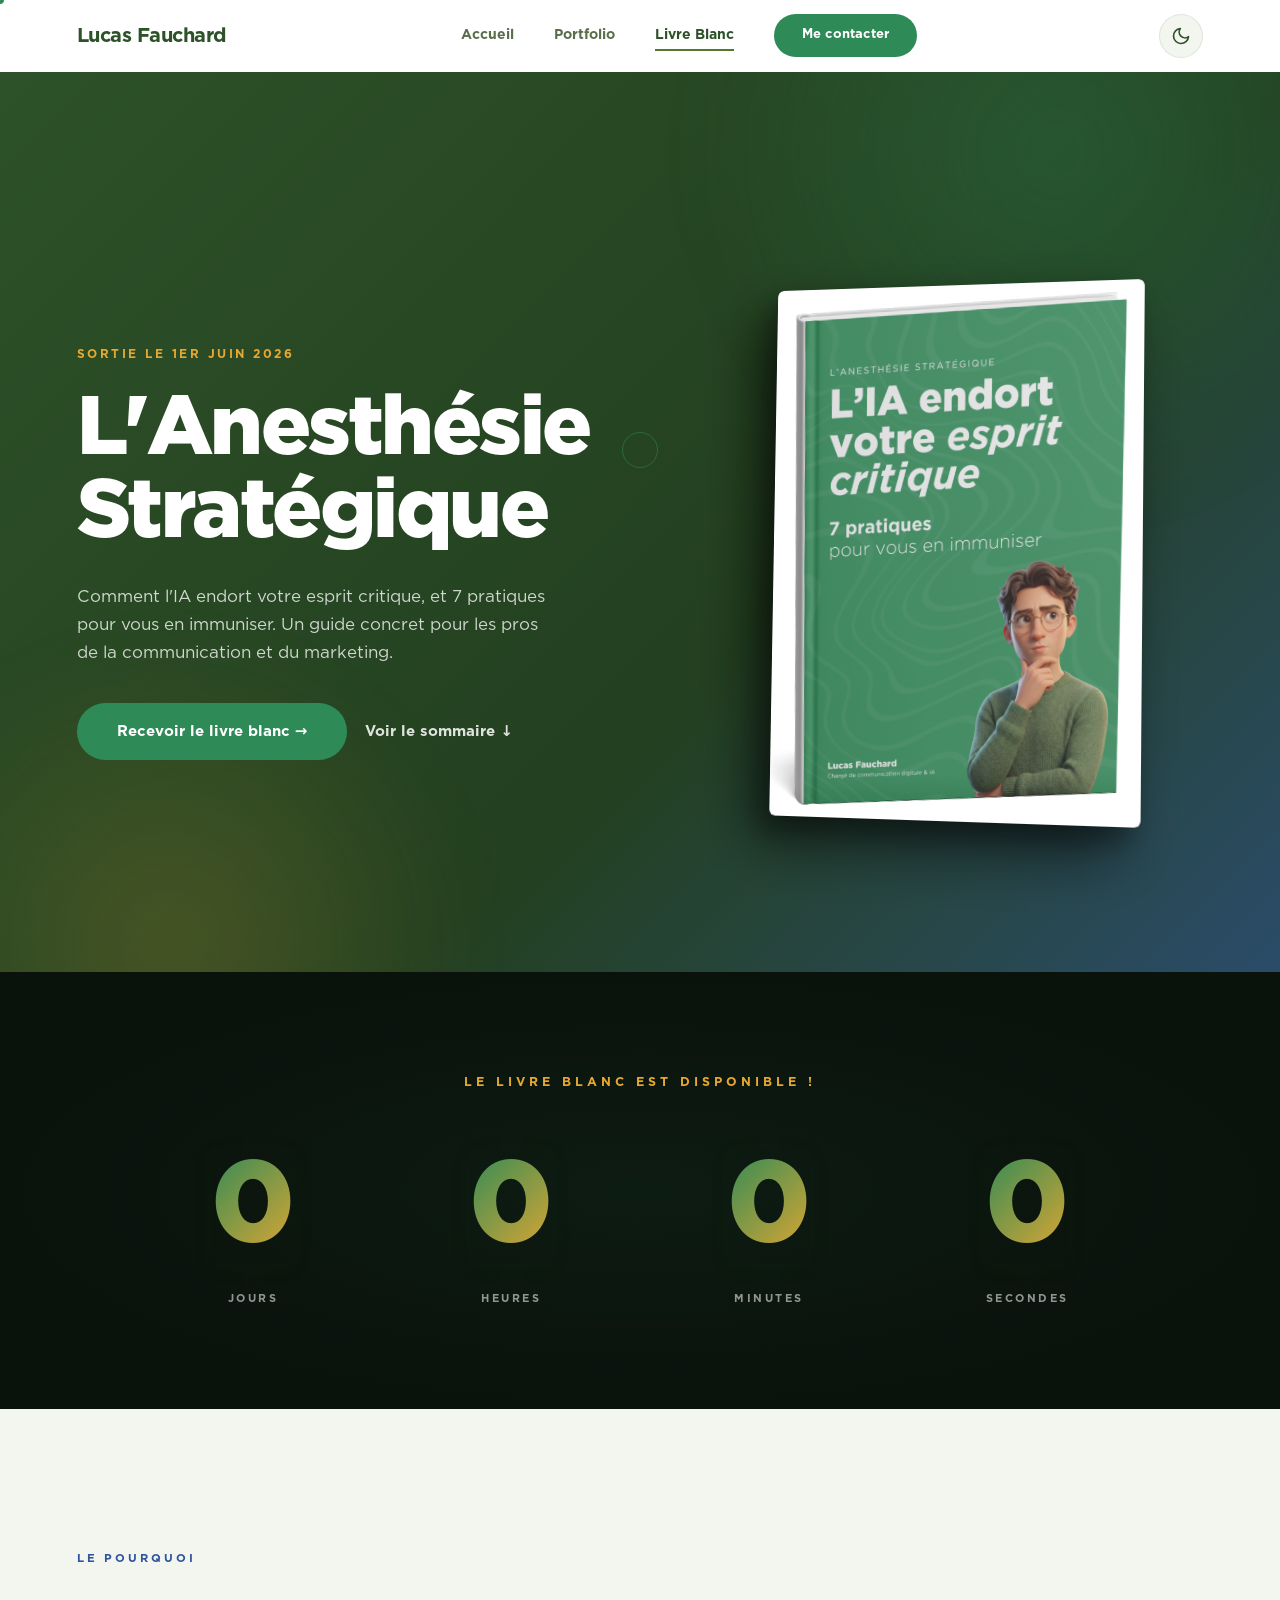
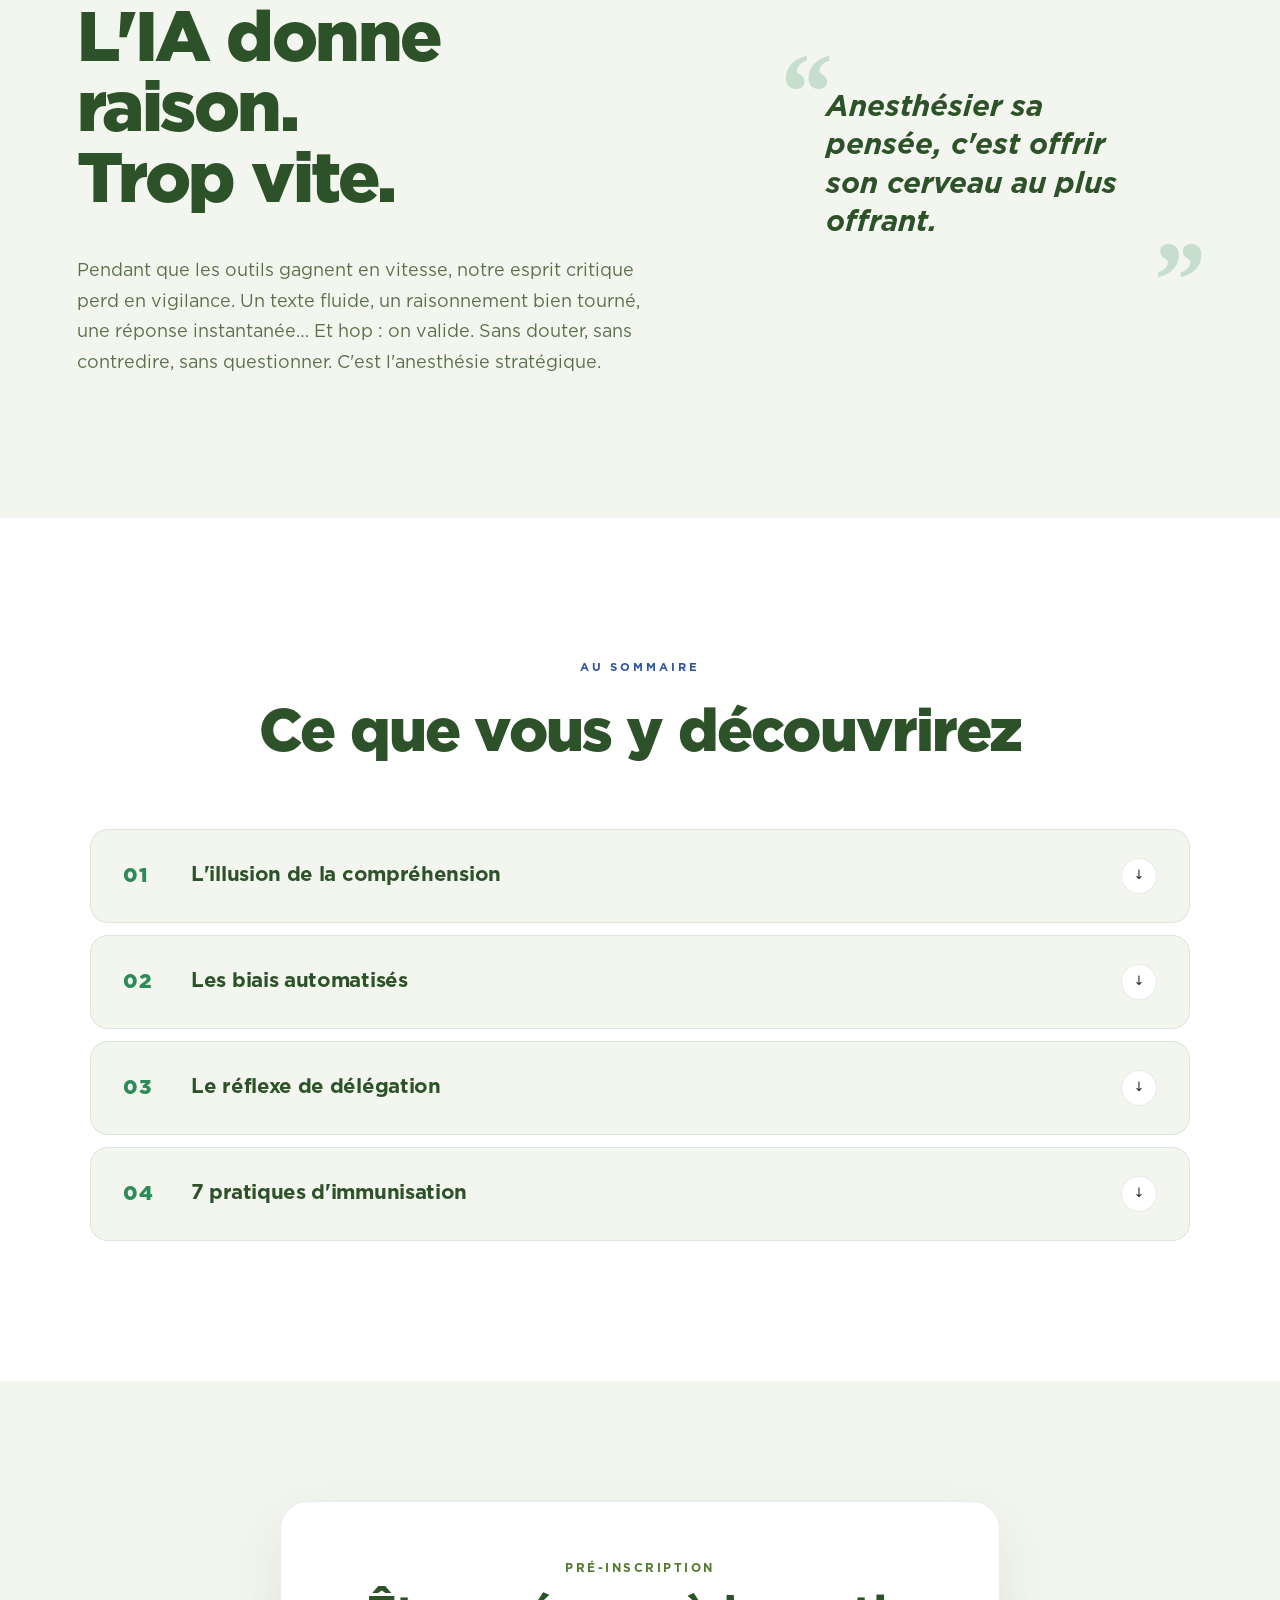
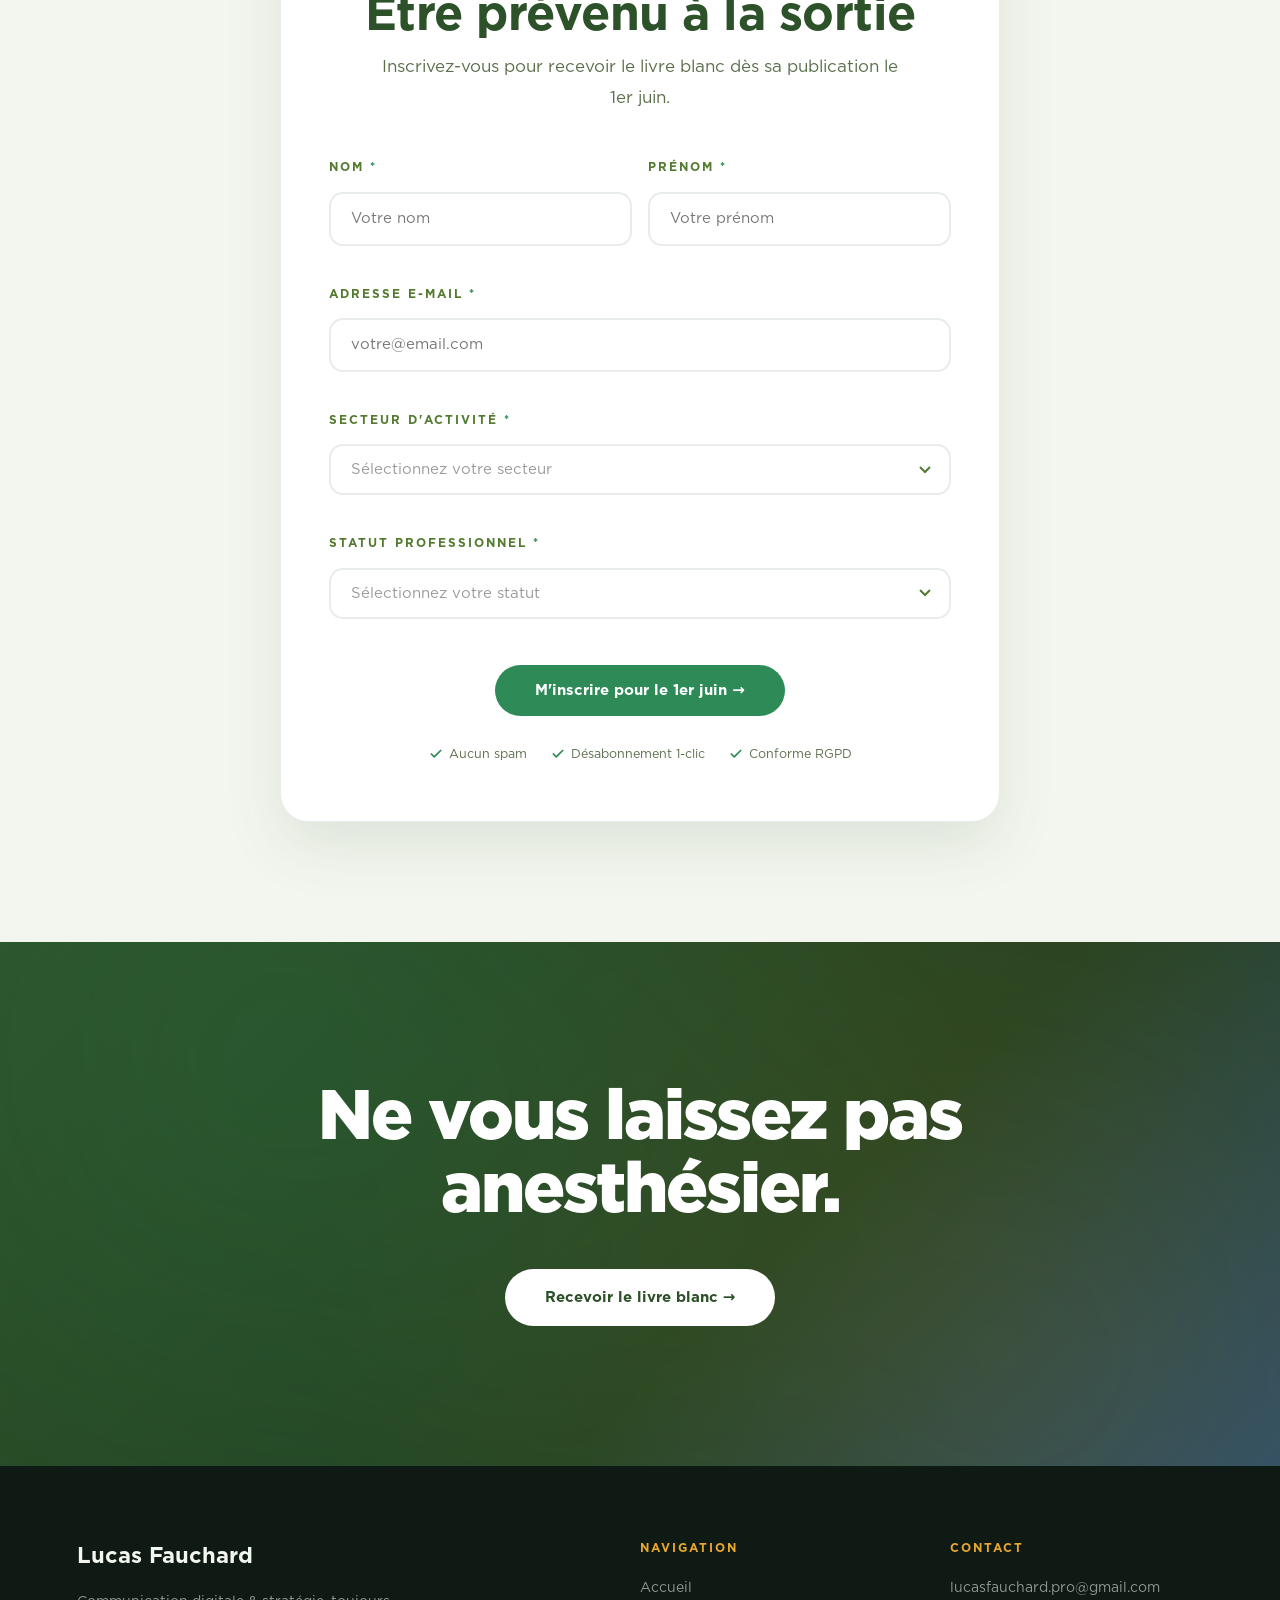
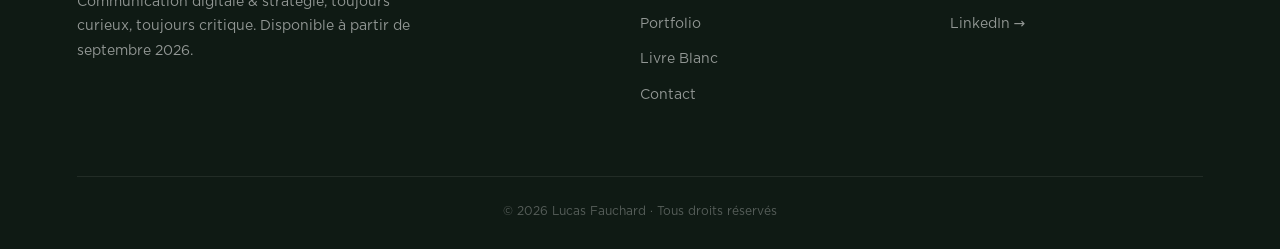
==== commit d810d381: "Update date de sortie livre blanc : 31 mai -> 1er juin 2026" ====
--- a/pages/livre-blanc.html
+++ b/pages/livre-blanc.html
@@ -5,7 +5,7 @@
 <script>(function(){try{var t=localStorage.getItem('theme')||'light';document.documentElement.setAttribute('data-theme',t);}catch(e){}})();</script>
 <meta name="viewport" content="width=device-width, initial-scale=1.0">
 <title>Livre Blanc · L'Anesth&eacute;sie Strat&eacute;gique · Lucas Fauchard</title>
-<meta name="description" content="L'Anesthesie Strategique : comment garder l'esprit critique face a l'IA. Livre blanc par Lucas Fauchard, sortie le 31 mai 2026.">
+<meta name="description" content="L'Anesthesie Strategique : comment garder l'esprit critique face a l'IA. Livre blanc par Lucas Fauchard, sortie le 1er juin 2026.">
 <link href="https://fonts.googleapis.com/css2?family=Poppins:wght@400;600;700&family=Nunito+Sans:wght@400;600;700&display=swap" rel="stylesheet">
 <link rel="stylesheet" href="../styles/style.css">
 </head>
@@ -33,7 +33,7 @@
   <section class="lb-hero">
     <div class="lb-hero-content">
       <div class="lb-hero-text">
-        <div class="section-label">Sortie le 31 mai 2026</div>
+        <div class="section-label">Sortie le 1er juin 2026</div>
         <h1 class="section-title">L'Anesth&eacute;sie Strat&eacute;gique</h1>
         <p>Comment l'IA endort votre esprit critique, et 7 pratiques pour vous en immuniser. Un guide concret pour les pros de la communication et du marketing.</p>
         <div class="lb-hero-buttons">
@@ -129,7 +129,7 @@
     <div class="lb-form-inner">
       <div class="section-label">Pr&eacute;-inscription</div>
       <div class="section-title">&Ecirc;tre pr&eacute;venu &agrave; la sortie</div>
-      <div class="section-subtitle">Inscrivez-vous pour recevoir le livre blanc d&egrave;s sa publication le 31 mai.</div>
+      <div class="section-subtitle">Inscrivez-vous pour recevoir le livre blanc d&egrave;s sa publication le 1er juin.</div>
       <form class="lb-form" id="lbForm">
         <div class="form-row">
           <div class="form-group">
@@ -175,7 +175,7 @@
             <option value="Autre">Autre</option>
           </select>
         </div>
-        <button type="submit" class="btn-primary">M'inscrire pour le 31 mai &rarr;</button>
+        <button type="submit" class="btn-primary">M'inscrire pour le 1er juin &rarr;</button>
       </form>
       <div class="lb-form-rassurance">
         <span><svg viewBox="0 0 24 24" fill="none" stroke="currentColor" stroke-width="3" stroke-linecap="round" stroke-linejoin="round"><polyline points="20 6 9 17 4 12"/></svg>Aucun spam</span>
